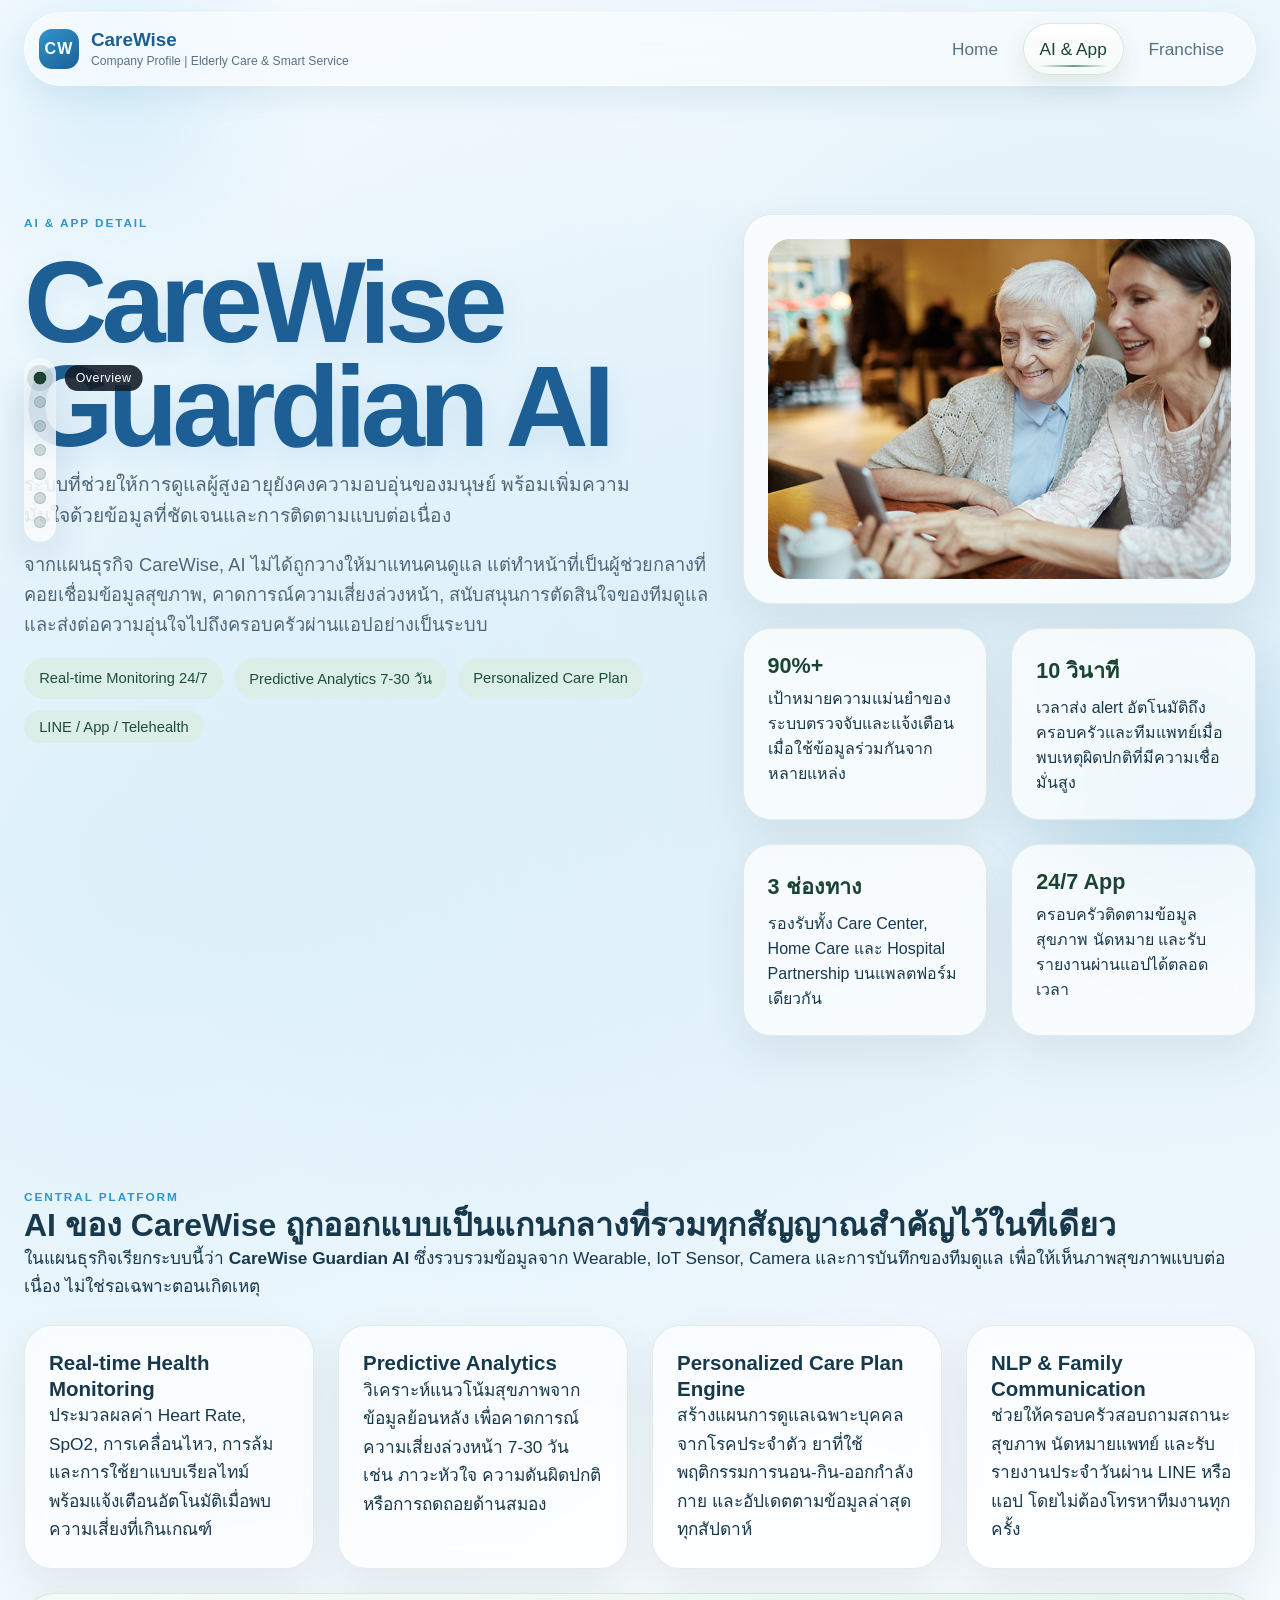
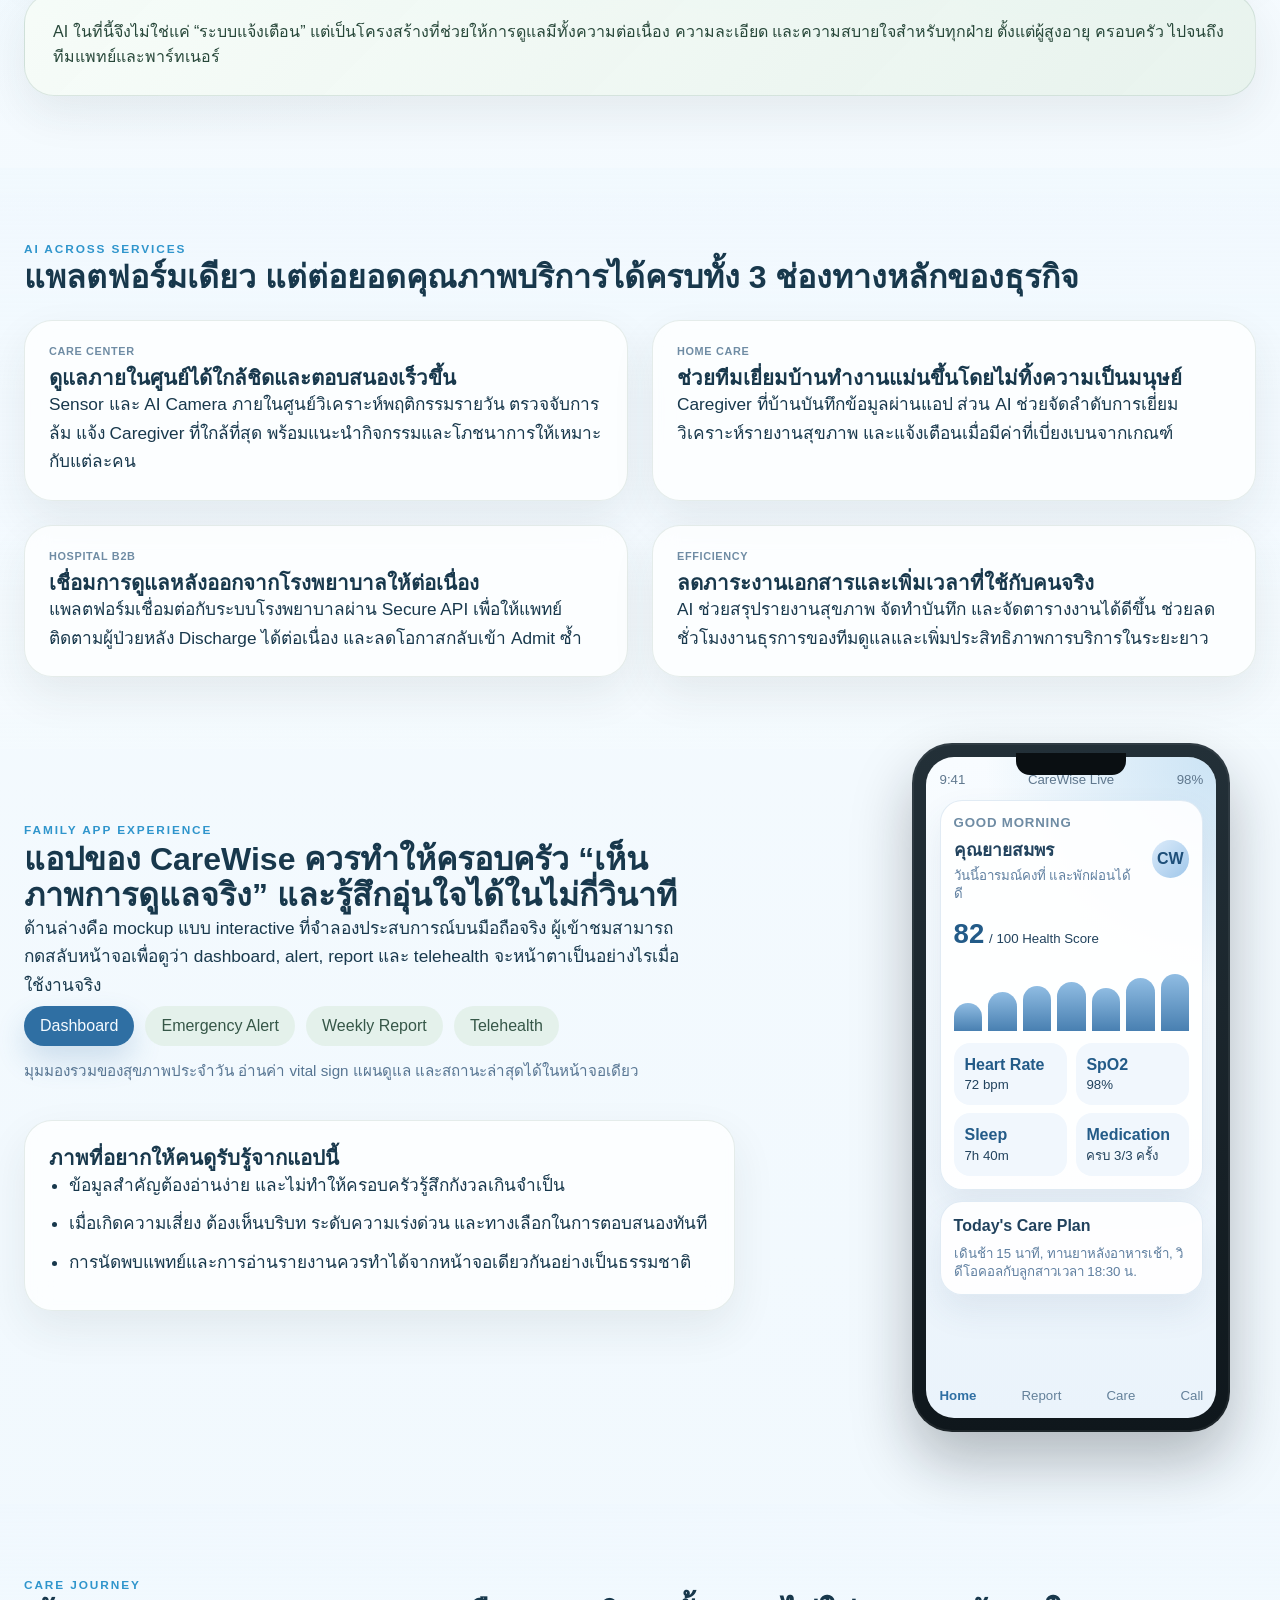
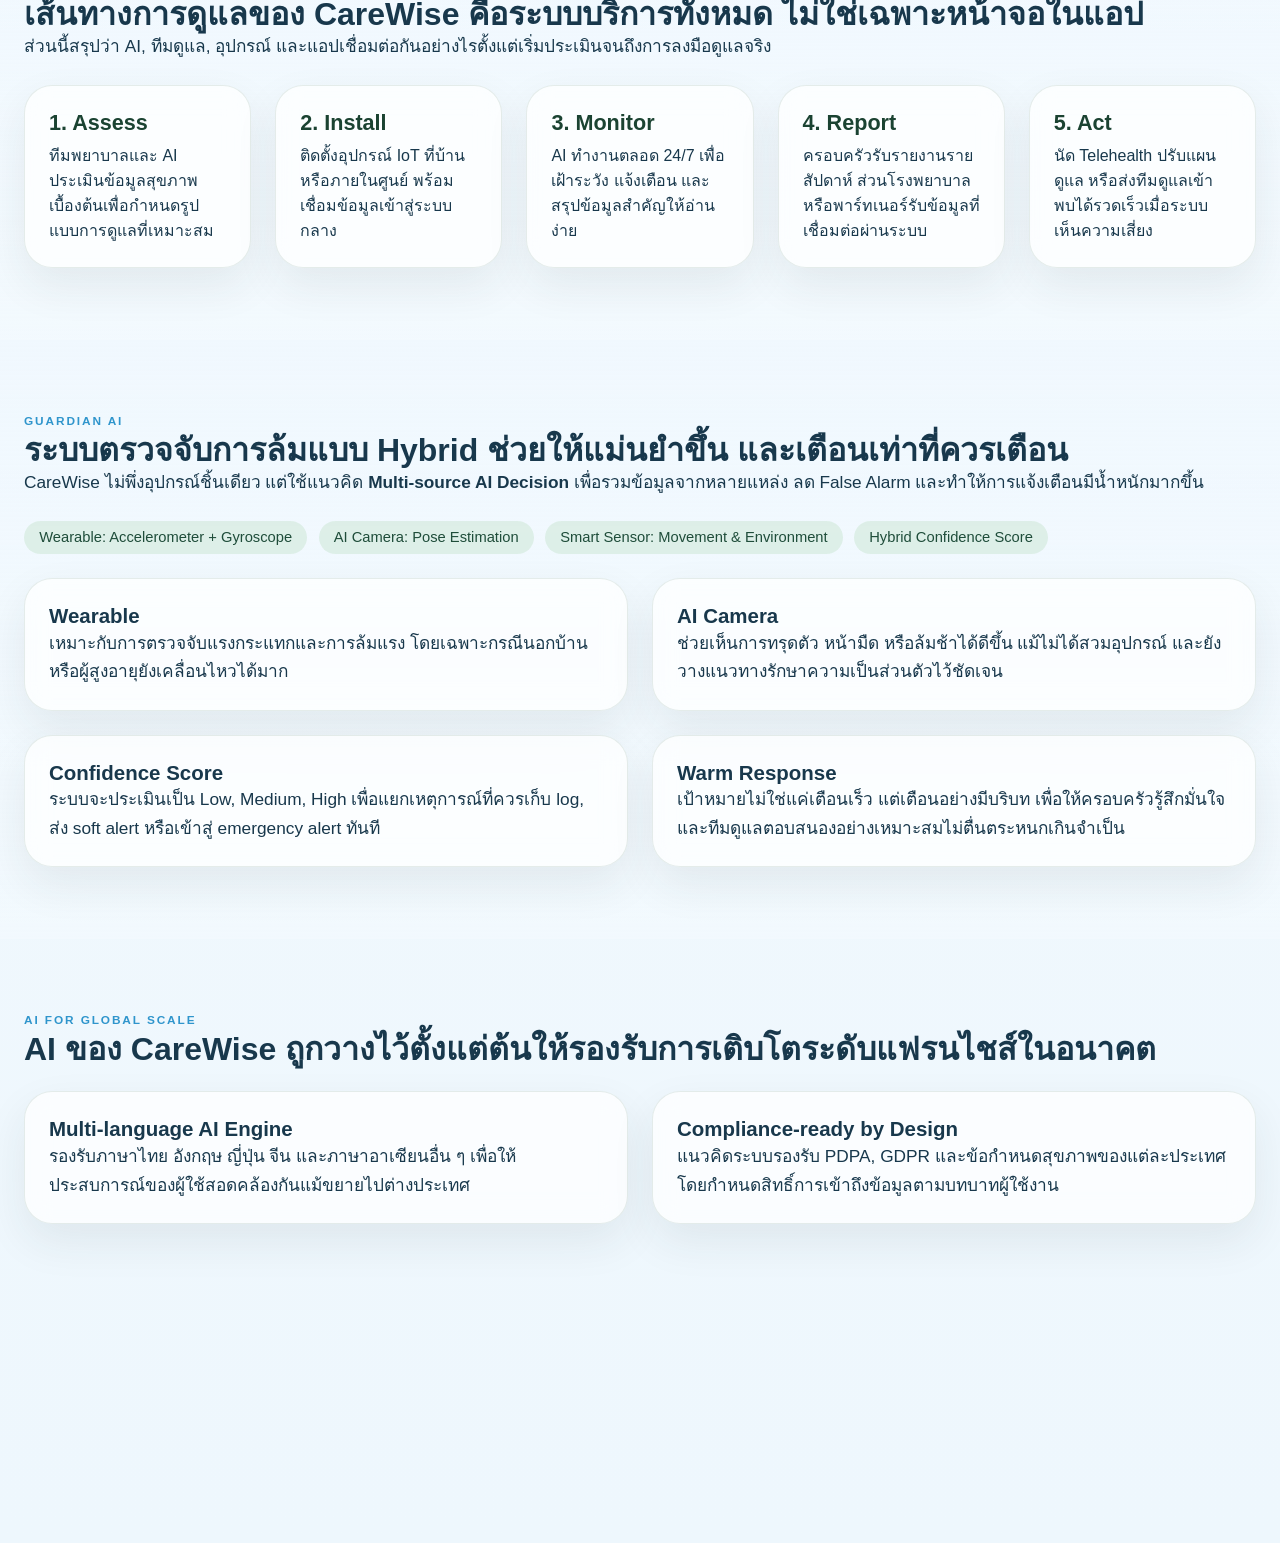
==== ai.html @ 064f78a8 "Add files via upload" ====
<!DOCTYPE html>
<html lang="th">
<head>
  <meta charset="UTF-8">
  <meta name="viewport" content="width=device-width, initial-scale=1.0">
  <title>CareWise | AI & App</title>
  <link rel="stylesheet" href="styles.css">
  <style>
    .top-nav { gap: 8px; }
    .top-nav a { position: relative; padding: 0.72rem 1.05rem; border-radius: 999px; transition: color 180ms ease, background-color 180ms ease, box-shadow 180ms ease, transform 180ms ease; }
    .top-nav a::after { content: ""; position: absolute; left: 1rem; right: 1rem; bottom: 0.5rem; height: 2px; border-radius: 999px; background: linear-gradient(90deg, rgba(205,233,224,0), rgba(92,153,130,0.95), rgba(205,233,224,0)); opacity: 0; transform: scaleX(0.35); transition: opacity 180ms ease, transform 180ms ease; }
    .top-nav a:hover, .top-nav a:focus-visible { background: rgba(255,255,255,0.52); box-shadow: 0 10px 22px rgba(27,67,50,0.08); transform: translateY(-1px); outline: none; }
    .top-nav a:hover::after, .top-nav a:focus-visible::after, .top-nav a[aria-current="page"]::after { opacity: 1; transform: scaleX(1); }
    .top-nav a[aria-current="page"] { color: #1b4332; background: linear-gradient(180deg, rgba(255,255,255,0.92), rgba(244,250,247,0.88)); box-shadow: inset 0 0 0 1px rgba(92,153,130,0.22), 0 10px 24px rgba(27,67,50,0.1); }
    .section-rail { position: fixed; top: 50%; left: 24px; transform: translateY(-50%); z-index: 30; display: flex; flex-direction: column; gap: 12px; padding: 14px 10px; border-radius: 999px; background: rgba(255,255,255,0.72); backdrop-filter: blur(16px); box-shadow: 0 18px 40px rgba(29,53,87,0.12); }
    .section-dot { position: relative; width: 12px; height: 12px; border-radius: 999px; background: rgba(27,67,50,0.18); border: 1px solid rgba(27,67,50,0.16); transition: transform 180ms ease, background-color 180ms ease, box-shadow 180ms ease; }
    .section-dot::after { content: attr(data-label); position: absolute; top: 50%; left: 24px; transform: translateY(-50%); padding: 6px 10px; border-radius: 999px; background: rgba(22,31,42,0.9); color: #fff; font-size: 0.72rem; letter-spacing: 0.04em; white-space: nowrap; opacity: 0; pointer-events: none; transition: opacity 180ms ease, transform 180ms ease; }
    .section-dot:hover::after, .section-dot:focus-visible::after, .section-dot.is-active::after { opacity: 1; transform: translateY(-50%) translateX(4px); }
    .section-dot:hover, .section-dot:focus-visible, .section-dot.is-active { background: #1b4332; box-shadow: 0 0 0 6px rgba(27,67,50,0.12); transform: scale(1.08); outline: none; }
    .page-hero { padding: 8rem 0 5rem; }
    .page-hero-grid, .story-grid, .system-grid, .app-grid, .global-grid, .app-flow, .metric-stack, .app-demo-shell { display: grid; gap: 1.5rem; }
    .page-hero-grid { grid-template-columns: 1.15fr 0.85fr; align-items: start; }
    .story-grid, .app-grid, .global-grid { grid-template-columns: repeat(2, minmax(0, 1fr)); }
    .app-demo-shell { grid-template-columns: minmax(0, 1.16fr) minmax(300px, 0.84fr); align-items: start; gap: 0.4rem; margin-top: -0.6rem; }
    .system-grid { grid-template-columns: repeat(4, minmax(0, 1fr)); }
    .app-flow { grid-template-columns: repeat(5, minmax(0, 1fr)); }
    .metric-stack { grid-template-columns: repeat(2, minmax(0, 1fr)); }
    .glass-card, .metric-card, .story-card, .app-card, .timeline-card, .global-card { background: rgba(255,255,255,0.72); border: 1px solid rgba(120,157,140,0.18); border-radius: 28px; box-shadow: 0 18px 44px rgba(34,56,48,0.08); backdrop-filter: blur(12px); }
    .glass-card, .story-card, .app-card, .global-card, .metric-card, .timeline-card { padding: 1.5rem; }
    .hero-panel, .section-shell { display: grid; gap: 1.5rem; }
    .hero-image-card img { width: 100%; min-height: 340px; object-fit: cover; border-radius: 22px; }
    .feature-chip-row, .device-list { display: flex; flex-wrap: wrap; gap: 0.7rem; }
    .feature-chip, .device-pill { display: inline-flex; align-items: center; padding: 0.55rem 0.95rem; border-radius: 999px; background: rgba(219,238,230,0.9); color: #1f4d3a; font-size: 0.92rem; }
    .app-shell { gap: 1rem; }
    .app-shell .section-intro { max-width: 74ch; margin: 0; }
    .app-demo-panel { display: grid; gap: 1rem; align-content: start; max-width: 100%; }
    .app-demo-tabs { display: flex; flex-wrap: wrap; gap: 0.7rem; }
    .app-demo-tab { border: 0; border-radius: 999px; padding: 0.7rem 1rem; background: rgba(226, 239, 233, 0.88); color: #365748; font: inherit; cursor: pointer; transition: transform 180ms ease, box-shadow 180ms ease, background-color 180ms ease, color 180ms ease; }
    .app-demo-tab:hover, .app-demo-tab:focus-visible { transform: translateY(-1px); box-shadow: 0 10px 22px rgba(27,67,50,0.08); outline: none; }
    .app-demo-tab.is-active { background: #2f6fa3; color: #f5fbff; box-shadow: 0 14px 30px rgba(47,111,163,0.2); }
    .app-demo-caption { margin: -0.2rem 0 0.15rem; min-height: 2.8em; color: #587693; font-size: 0.95rem; line-height: 1.55; }
    .phone-stage { display: flex; justify-content: flex-end; align-self: start; margin-top: -16.4rem; margin-right: 1.6rem; }
    .phone-mockup { position: relative; width: min(318px, 100%); aspect-ratio: 9 / 19.5; padding: 14px; box-sizing: border-box; display: flex; border-radius: 40px; background: linear-gradient(180deg, #233038, #0f171c); box-shadow: 0 30px 60px rgba(15,23,28,0.28), inset 0 0 0 2px rgba(255,255,255,0.06); }
    .phone-mockup::before { content: ""; position: absolute; top: 10px; left: 50%; transform: translateX(-50%); width: 110px; height: 22px; border-radius: 0 0 14px 14px; background: #0a0f12; }
    .phone-screen { width: 100%; height: 100%; overflow: hidden; border-radius: 28px; min-height: 0; background: linear-gradient(180deg, #f6fbff, #eaf3fb); }
    .screen-view { display: none; height: 100%; padding: 0.82rem; box-sizing: border-box; color: #21425d; background:
      radial-gradient(circle at top right, rgba(150, 198, 232, 0.45), transparent 32%),
      linear-gradient(180deg, #f8fcff, #eaf3fb); }
    .screen-view.is-active { display: flex; flex-direction: column; }
    .status-bar, .phone-nav { display: flex; align-items: center; justify-content: space-between; }
    .status-bar { margin-bottom: 0.72rem; font-size: 0.74rem; color: #60788e; }
    .screen-view h3 { font-size: 1.08rem; line-height: 1.25; }
    .screen-view p, .screen-view span, .screen-view strong { line-height: 1.35; }
    .screen-view p, .screen-view span { font-size: 0.83rem; }
    .mini-label { font-size: 0.68rem; letter-spacing: 0.06em; text-transform: uppercase; color: #6f8ca4; }
    .app-shell-card { padding: 0.82rem; border-radius: 22px; background: rgba(255,255,255,0.9); box-shadow: 0 16px 34px rgba(55,91,126,0.09); border: 1px solid rgba(132, 173, 210, 0.24); }
    .app-shell-card + .app-shell-card { margin-top: 0.72rem; }
    .greeting-row { display: flex; align-items: center; justify-content: space-between; gap: 0.8rem; margin-bottom: 0.72rem; }
    .avatar-badge { width: 38px; height: 38px; border-radius: 50%; display: grid; place-items: center; background: linear-gradient(135deg, #dcebfa, #9fc7ea); color: #1e4f79; font-weight: 700; }
    .health-score { display: flex; align-items: baseline; gap: 0.3rem; }
    .health-score strong { font-size: 1.72rem; color: #235b88; }
    .mini-chart { display: grid; grid-template-columns: repeat(7, 1fr); gap: 6px; align-items: end; height: 68px; margin-top: 0.72rem; }
    .mini-chart span { display: block; border-radius: 999px 999px 8px 8px; background: linear-gradient(180deg, #8ab9e1, #3f79ad); opacity: 0.95; }
    .metric-pills { display: grid; grid-template-columns: repeat(2, minmax(0, 1fr)); gap: 0.52rem; margin-top: 0.72rem; }
    .metric-pill { padding: 0.68rem; border-radius: 16px; background: #f1f7fd; }
    .metric-pill strong { display: block; color: #235b88; }
    .alert-card { border-radius: 22px; padding: 0.88rem; background: linear-gradient(135deg, #eef7ff, #dcecff); border: 1px solid rgba(104, 156, 206, 0.26); }
    .alert-card strong { color: #8b3d16; }
    .alert-actions, .telehealth-actions { display: flex; gap: 0.5rem; margin-top: 0.72rem; flex-wrap: wrap; }
    .action-chip { padding: 0.55rem 0.82rem; border-radius: 999px; background: #2f6fa3; color: #fff; font-size: 0.8rem; }
    .action-chip.soft { background: rgba(47,111,163,0.12); color: #2b5c84; }
    .report-list { display: grid; gap: 0.52rem; margin-top: 0.72rem; }
    .report-item { display: flex; align-items: center; justify-content: space-between; gap: 0.8rem; padding: 0.72rem 0.8rem; border-radius: 16px; background: #f2f7fc; }
    .doctor-row { display: flex; align-items: center; gap: 0.7rem; margin-top: 0.72rem; }
    .doctor-avatar { width: 44px; height: 44px; border-radius: 16px; display: grid; place-items: center; background: linear-gradient(135deg, #dcebf9, #b5d2ee); color: #235b88; font-weight: 700; }
    .call-window { margin-top: 0.72rem; padding: 0.88rem; border-radius: 20px; background: linear-gradient(180deg, #22415a, #162b3e); color: #eff7ff; min-height: 148px; display: grid; align-content: space-between; }
    .phone-nav { margin-top: auto; padding: 0.7rem 0 0.05rem; color: #64819a; font-size: 0.77rem; }
    .phone-nav span.active { color: #2f6fa3; font-weight: 700; }
    .metric-card strong, .timeline-card strong { display: block; font-size: 1.35rem; color: #1b4332; margin-bottom: 0.45rem; }
    .note-band { padding: 1.6rem 1.75rem; border-radius: 30px; background: linear-gradient(135deg, rgba(246,252,248,0.94), rgba(230,242,236,0.92)); border: 1px solid rgba(120,157,140,0.22); color: #274739; box-shadow: 0 18px 44px rgba(34,56,48,0.08); }
    .source-note { font-size: 0.95rem; color: #5f6f67; margin-top: 0.8rem; }
    @media (max-width: 1100px) { .section-rail { left: 12px; } .page-hero-grid, .system-grid, .app-flow, .app-demo-shell { grid-template-columns: repeat(2, minmax(0, 1fr)); } .app-demo-shell { gap: 0.8rem; } .phone-stage { margin-top: -8.5rem; margin-right: 0.6rem; } }
    @media (max-width: 900px) { .section-rail { display: none; } .page-hero { padding-top: 7rem; } .page-hero-grid, .story-grid, .system-grid, .app-grid, .global-grid, .app-flow, .metric-stack, .app-demo-shell { grid-template-columns: 1fr; } .app-demo-shell { margin-top: 0; } .phone-stage { justify-content: center; margin-top: 0; } .app-demo-caption { min-height: 0; } .phone-mockup { width: min(340px, 100%); } }
  </style>
</head>
<body>
  <div class="ambient ambient-left"></div>
  <div class="ambient ambient-right"></div>
  <aside class="section-rail" aria-label="Page sections">
    <a class="section-dot" href="#overview" data-label="Overview" aria-label="Overview section"></a>
    <a class="section-dot" href="#platform" data-label="Platform" aria-label="Platform section"></a>
    <a class="section-dot" href="#channels" data-label="Channels" aria-label="Channels section"></a>
    <a class="section-dot" href="#app" data-label="App" aria-label="App section"></a>
    <a class="section-dot" href="#service-flow" data-label="Flow" aria-label="Service flow section"></a>
    <a class="section-dot" href="#fall-detection" data-label="Guardian AI" aria-label="Guardian AI section"></a>
    <a class="section-dot" href="#global" data-label="Global Scale" aria-label="Global Scale section"></a>
  </aside>
  <header class="site-header">
    <a class="brand" href="index.html" aria-label="CareWise">
      <span class="brand-mark">CW</span>
      <span class="brand-copy"><strong>CareWise</strong><small>Company Profile | Elderly Care &amp; Smart Service</small></span>
    </a>
    <nav class="top-nav" aria-label="Primary">
      <a href="index.html">Home</a>
      <a href="ai.html" aria-current="page">AI &amp; App</a>
      <a href="franchise.html">Franchise</a>
    </nav>
  </header>
  <main>
    <section class="hero-section page-hero" id="overview">
      <div class="container page-hero-grid">
        <div class="hero-copy" data-reveal>
          <p class="eyebrow">AI &amp; App Detail</p>
          <div class="hero-brand-block">
            <h1 class="hero-brand-name">CareWise Guardian AI</h1>
            <p class="hero-brand-subtitle">ระบบที่ช่วยให้การดูแลผู้สูงอายุยังคงความอบอุ่นของมนุษย์ พร้อมเพิ่มความมั่นใจด้วยข้อมูลที่ชัดเจนและการติดตามแบบต่อเนื่อง</p>
          </div>
          <p class="lead">จากแผนธุรกิจ CareWise, AI ไม่ได้ถูกวางให้มาแทนคนดูแล แต่ทำหน้าที่เป็นผู้ช่วยกลางที่คอยเชื่อมข้อมูลสุขภาพ, คาดการณ์ความเสี่ยงล่วงหน้า, สนับสนุนการตัดสินใจของทีมดูแล และส่งต่อความอุ่นใจไปถึงครอบครัวผ่านแอปอย่างเป็นระบบ</p>
          <div class="feature-chip-row">
            <span class="feature-chip">Real-time Monitoring 24/7</span>
            <span class="feature-chip">Predictive Analytics 7-30 วัน</span>
            <span class="feature-chip">Personalized Care Plan</span>
            <span class="feature-chip">LINE / App / Telehealth</span>
          </div>
        </div>
        <div class="hero-panel" data-reveal>
          <article class="glass-card hero-image-card"><img src="images/img_4.jpg" alt="CareWise AI and caregiver service"></article>
          <div class="metric-stack">
            <article class="metric-card"><strong>90%+</strong><span>เป้าหมายความแม่นยำของระบบตรวจจับและแจ้งเตือนเมื่อใช้ข้อมูลร่วมกันจากหลายแหล่ง</span></article>
            <article class="metric-card"><strong>10 วินาที</strong><span>เวลาส่ง alert อัตโนมัติถึงครอบครัวและทีมแพทย์เมื่อพบเหตุผิดปกติที่มีความเชื่อมั่นสูง</span></article>
            <article class="metric-card"><strong>3 ช่องทาง</strong><span>รองรับทั้ง Care Center, Home Care และ Hospital Partnership บนแพลตฟอร์มเดียวกัน</span></article>
            <article class="metric-card"><strong>24/7 App</strong><span>ครอบครัวติดตามข้อมูลสุขภาพ นัดหมาย และรับรายงานผ่านแอปได้ตลอดเวลา</span></article>
          </div>
        </div>
      </div>
    </section>
    <section class="content-section" id="platform"><div class="container section-shell"><div class="section-intro" data-reveal><p class="eyebrow">Central Platform</p><h2>AI ของ CareWise ถูกออกแบบเป็นแกนกลางที่รวมทุกสัญญาณสำคัญไว้ในที่เดียว</h2><p>ในแผนธุรกิจเรียกระบบนี้ว่า <strong>CareWise Guardian AI</strong> ซึ่งรวบรวมข้อมูลจาก Wearable, IoT Sensor, Camera และการบันทึกของทีมดูแล เพื่อให้เห็นภาพสุขภาพแบบต่อเนื่อง ไม่ใช่รอเฉพาะตอนเกิดเหตุ</p></div><div class="system-grid"><article class="story-card" data-reveal><h3>Real-time Health Monitoring</h3><p>ประมวลผลค่า Heart Rate, SpO2, การเคลื่อนไหว, การล้ม และการใช้ยาแบบเรียลไทม์ พร้อมแจ้งเตือนอัตโนมัติเมื่อพบความเสี่ยงที่เกินเกณฑ์</p></article><article class="story-card" data-reveal><h3>Predictive Analytics</h3><p>วิเคราะห์แนวโน้มสุขภาพจากข้อมูลย้อนหลัง เพื่อคาดการณ์ความเสี่ยงล่วงหน้า 7-30 วัน เช่น ภาวะหัวใจ ความดันผิดปกติ หรือการถดถอยด้านสมอง</p></article><article class="story-card" data-reveal><h3>Personalized Care Plan Engine</h3><p>สร้างแผนการดูแลเฉพาะบุคคลจากโรคประจำตัว ยาที่ใช้ พฤติกรรมการนอน-กิน-ออกกำลังกาย และอัปเดตตามข้อมูลล่าสุดทุกสัปดาห์</p></article><article class="story-card" data-reveal><h3>NLP &amp; Family Communication</h3><p>ช่วยให้ครอบครัวสอบถามสถานะสุขภาพ นัดหมายแพทย์ และรับรายงานประจำวันผ่าน LINE หรือแอป โดยไม่ต้องโทรหาทีมงานทุกครั้ง</p></article></div><div class="note-band" data-reveal>AI ในที่นี้จึงไม่ใช่แค่ “ระบบแจ้งเตือน” แต่เป็นโครงสร้างที่ช่วยให้การดูแลมีทั้งความต่อเนื่อง ความละเอียด และความสบายใจสำหรับทุกฝ่าย ตั้งแต่ผู้สูงอายุ ครอบครัว ไปจนถึงทีมแพทย์และพาร์ทเนอร์</div></div></section>
    <section class="content-section tone-soft" id="channels"><div class="container section-shell"><div class="section-intro" data-reveal><p class="eyebrow">AI Across Services</p><h2>แพลตฟอร์มเดียว แต่ต่อยอดคุณภาพบริการได้ครบทั้ง 3 ช่องทางหลักของธุรกิจ</h2></div><div class="story-grid"><article class="story-card" data-reveal><span class="mini-label">Care Center</span><h3>ดูแลภายในศูนย์ได้ใกล้ชิดและตอบสนองเร็วขึ้น</h3><p>Sensor และ AI Camera ภายในศูนย์วิเคราะห์พฤติกรรมรายวัน ตรวจจับการล้ม แจ้ง Caregiver ที่ใกล้ที่สุด พร้อมแนะนำกิจกรรมและโภชนาการให้เหมาะกับแต่ละคน</p></article><article class="story-card" data-reveal><span class="mini-label">Home Care</span><h3>ช่วยทีมเยี่ยมบ้านทำงานแม่นขึ้นโดยไม่ทิ้งความเป็นมนุษย์</h3><p>Caregiver ที่บ้านบันทึกข้อมูลผ่านแอป ส่วน AI ช่วยจัดลำดับการเยี่ยม วิเคราะห์รายงานสุขภาพ และแจ้งเตือนเมื่อมีค่าที่เบี่ยงเบนจากเกณฑ์</p></article><article class="story-card" data-reveal><span class="mini-label">Hospital B2B</span><h3>เชื่อมการดูแลหลังออกจากโรงพยาบาลให้ต่อเนื่อง</h3><p>แพลตฟอร์มเชื่อมต่อกับระบบโรงพยาบาลผ่าน Secure API เพื่อให้แพทย์ติดตามผู้ป่วยหลัง Discharge ได้ต่อเนื่อง และลดโอกาสกลับเข้า Admit ซ้ำ</p></article><article class="story-card" data-reveal><span class="mini-label">Efficiency</span><h3>ลดภาระงานเอกสารและเพิ่มเวลาที่ใช้กับคนจริง</h3><p>AI ช่วยสรุปรายงานสุขภาพ จัดทำบันทึก และจัดตารางงานได้ดีขึ้น ช่วยลดชั่วโมงงานธุรการของทีมดูแลและเพิ่มประสิทธิภาพการบริการในระยะยาว</p></article></div></div></section>
    <section class="content-section" id="app"><div class="container section-shell app-shell"><div class="section-intro" data-reveal><p class="eyebrow">Family App Experience</p><h2>แอปของ CareWise ควรทำให้ครอบครัว “เห็นภาพการดูแลจริง” และรู้สึกอุ่นใจได้ในไม่กี่วินาที</h2><p>ด้านล่างคือ mockup แบบ interactive ที่จำลองประสบการณ์บนมือถือจริง ผู้เข้าชมสามารถกดสลับหน้าจอเพื่อดูว่า dashboard, alert, report และ telehealth จะหน้าตาเป็นอย่างไรเมื่อใช้งานจริง</p></div><div class="app-demo-shell"><div class="app-demo-panel" data-reveal><div class="app-demo-tabs" role="tablist" aria-label="App screens"><button class="app-demo-tab is-active" type="button" data-screen="dashboard" role="tab" aria-selected="true">Dashboard</button><button class="app-demo-tab" type="button" data-screen="alert" role="tab" aria-selected="false">Emergency Alert</button><button class="app-demo-tab" type="button" data-screen="report" role="tab" aria-selected="false">Weekly Report</button><button class="app-demo-tab" type="button" data-screen="telehealth" role="tab" aria-selected="false">Telehealth</button></div><p class="app-demo-caption" data-demo-caption>มุมมองรวมของสุขภาพประจำวัน อ่านค่า vital sign แผนดูแล และสถานะล่าสุดได้ในหน้าจอเดียว</p><article class="app-card"><h3>ภาพที่อยากให้คนดูรับรู้จากแอปนี้</h3><ul class="clean-list"><li>ข้อมูลสำคัญต้องอ่านง่าย และไม่ทำให้ครอบครัวรู้สึกกังวลเกินจำเป็น</li><li>เมื่อเกิดความเสี่ยง ต้องเห็นบริบท ระดับความเร่งด่วน และทางเลือกในการตอบสนองทันที</li><li>การนัดพบแพทย์และการอ่านรายงานควรทำได้จากหน้าจอเดียวกันอย่างเป็นธรรมชาติ</li></ul></article></div><div class="phone-stage" data-reveal><div class="phone-mockup"><div class="phone-screen"><section class="screen-view is-active" data-screen-view="dashboard"><div class="status-bar"><span>9:41</span><span>CareWise Live</span><span>98%</span></div><div class="app-shell-card"><div class="greeting-row"><div><span class="mini-label">Good Morning</span><h3 style="margin:0.35rem 0 0;">คุณยายสมพร</h3><p style="margin:0.35rem 0 0; color:#5f7fa0;">วันนี้อารมณ์คงที่ และพักผ่อนได้ดี</p></div><div class="avatar-badge">CW</div></div><div class="health-score"><strong>82</strong><span>/ 100 Health Score</span></div><div class="mini-chart"><span style="height:42%;"></span><span style="height:58%;"></span><span style="height:66%;"></span><span style="height:72%;"></span><span style="height:64%;"></span><span style="height:78%;"></span><span style="height:84%;"></span></div><div class="metric-pills"><div class="metric-pill"><strong>Heart Rate</strong><span>72 bpm</span></div><div class="metric-pill"><strong>SpO2</strong><span>98%</span></div><div class="metric-pill"><strong>Sleep</strong><span>7h 40m</span></div><div class="metric-pill"><strong>Medication</strong><span>ครบ 3/3 ครั้ง</span></div></div></div><div class="app-shell-card"><strong>Today's Care Plan</strong><p style="margin:0.5rem 0 0; color:#5f7fa0;">เดินช้า 15 นาที, ทานยาหลังอาหารเช้า, วิดีโอคอลกับลูกสาวเวลา 18:30 น.</p></div><div class="phone-nav"><span class="active">Home</span><span>Report</span><span>Care</span><span>Call</span></div></section><section class="screen-view" data-screen-view="alert"><div class="status-bar"><span>10:02</span><span>Emergency Alert</span><span>4G</span></div><div class="alert-card"><strong>High Confidence Alert</strong><h3 style="margin:0.55rem 0;">พบการทรุดตัวผิดปกติในห้องนั่งเล่น</h3><p style="margin:0; color:#8b4a22;">Guardian AI ตรวจพบความเสี่ยงสูงจาก Camera และ Wearable พร้อมส่งสัญญาณถึงครอบครัวและ Caregiver ใกล้ที่สุดแล้ว</p><div class="alert-actions"><span class="action-chip">Call Care Team</span><span class="action-chip soft">Open Camera Log</span></div></div><div class="app-shell-card"><strong>Response Timeline</strong><div class="report-list"><div class="report-item"><span>10:02 ระบบแจ้งเตือน</span><strong>Done</strong></div><div class="report-item"><span>10:03 โทรหาคุณยาย</span><strong>Done</strong></div><div class="report-item"><span>10:05 Caregiver กำลังเดินทาง</span><strong>ETA 4 min</strong></div></div></div><div class="phone-nav"><span>Home</span><span class="active">Alert</span><span>Care</span><span>Call</span></div></section><section class="screen-view" data-screen-view="report"><div class="status-bar"><span>18:16</span><span>Weekly Report</span><span>Wi-Fi</span></div><div class="app-shell-card"><span class="mini-label">Week Summary</span><h3 style="margin:0.45rem 0;">รายงานสุขภาพประจำสัปดาห์</h3><p style="margin:0; color:#5f7fa0;">แนวโน้มโดยรวมดีขึ้นจากสัปดาห์ก่อน โดยเฉพาะการนอนและการทานยา</p><div class="report-list"><div class="report-item"><span>Sleep Consistency</span><strong>ดีขึ้น 12%</strong></div><div class="report-item"><span>Fall Risk</span><strong>Low</strong></div><div class="report-item"><span>Medication Adherence</span><strong>100%</strong></div><div class="report-item"><span>Mood & Activity</span><strong>Stable</strong></div></div></div><div class="app-shell-card"><strong>AI Recommendation</strong><p style="margin:0.45rem 0 0; color:#5f7fa0;">แนะนำคงกิจกรรมเดินช่วงเช้า และเพิ่มการฝึกสมองเบา ๆ 3 ครั้งต่อสัปดาห์</p></div><div class="phone-nav"><span>Home</span><span class="active">Report</span><span>Care</span><span>Call</span></div></section><section class="screen-view" data-screen-view="telehealth"><div class="status-bar"><span>19:10</span><span>Telehealth</span><span>HD</span></div><div class="app-shell-card"><span class="mini-label">Next Session</span><div class="doctor-row"><div class="doctor-avatar">DR</div><div><strong>พญ. พิมพ์ชนก</strong><p style="margin:0.2rem 0 0; color:#5f7fa0;">Geriatric Telehealth นัดหมาย 19:30 น.</p></div></div><div class="telehealth-actions"><span class="action-chip">Join Call</span><span class="action-chip soft">Reschedule</span></div></div><div class="call-window"><div><strong>Pre-call Notes</strong><p style="margin:0.45rem 0 0; color:#dcecff;">วันนี้ควรพูดคุยเรื่องการนอนและอาการเวียนศีรษะที่ลดลงหลังปรับยา</p></div><div style="display:flex; justify-content:space-between; align-items:center;"><span>Family connected</span><span>Mic on</span></div></div><div class="phone-nav"><span>Home</span><span>Report</span><span>Care</span><span class="active">Call</span></div></section></div></div></div></div></section><section class="content-section tone-soft" id="service-flow"><div class="container section-shell"><div class="section-intro" data-reveal><p class="eyebrow">Care Journey</p><h2>เส้นทางการดูแลของ CareWise คือระบบบริการทั้งหมด ไม่ใช่เฉพาะหน้าจอในแอป</h2><p>ส่วนนี้สรุปว่า AI, ทีมดูแล, อุปกรณ์ และแอปเชื่อมต่อกันอย่างไรตั้งแต่เริ่มประเมินจนถึงการลงมือดูแลจริง</p></div><div class="app-flow"><article class="timeline-card" data-reveal><strong>1. Assess</strong><span>ทีมพยาบาลและ AI ประเมินข้อมูลสุขภาพเบื้องต้นเพื่อกำหนดรูปแบบการดูแลที่เหมาะสม</span></article><article class="timeline-card" data-reveal><strong>2. Install</strong><span>ติดตั้งอุปกรณ์ IoT ที่บ้านหรือภายในศูนย์ พร้อมเชื่อมข้อมูลเข้าสู่ระบบกลาง</span></article><article class="timeline-card" data-reveal><strong>3. Monitor</strong><span>AI ทำงานตลอด 24/7 เพื่อเฝ้าระวัง แจ้งเตือน และสรุปข้อมูลสำคัญให้อ่านง่าย</span></article><article class="timeline-card" data-reveal><strong>4. Report</strong><span>ครอบครัวรับรายงานรายสัปดาห์ ส่วนโรงพยาบาลหรือพาร์ทเนอร์รับข้อมูลที่เชื่อมต่อผ่านระบบ</span></article><article class="timeline-card" data-reveal><strong>5. Act</strong><span>นัด Telehealth ปรับแผนดูแล หรือส่งทีมดูแลเข้าพบได้รวดเร็วเมื่อระบบเห็นความเสี่ยง</span></article></div></div></section>
    <section class="content-section tone-soft" id="fall-detection"><div class="container section-shell"><div class="section-intro" data-reveal><p class="eyebrow">Guardian AI</p><h2>ระบบตรวจจับการล้มแบบ Hybrid ช่วยให้แม่นยำขึ้น และเตือนเท่าที่ควรเตือน</h2><p>CareWise ไม่พึ่งอุปกรณ์ชิ้นเดียว แต่ใช้แนวคิด <strong>Multi-source AI Decision</strong> เพื่อรวมข้อมูลจากหลายแหล่ง ลด False Alarm และทำให้การแจ้งเตือนมีน้ำหนักมากขึ้น</p></div><div class="device-list" data-reveal><span class="device-pill">Wearable: Accelerometer + Gyroscope</span><span class="device-pill">AI Camera: Pose Estimation</span><span class="device-pill">Smart Sensor: Movement &amp; Environment</span><span class="device-pill">Hybrid Confidence Score</span></div><div class="story-grid"><article class="story-card" data-reveal><h3>Wearable</h3><p>เหมาะกับการตรวจจับแรงกระแทกและการล้มแรง โดยเฉพาะกรณีนอกบ้านหรือผู้สูงอายุยังเคลื่อนไหวได้มาก</p></article><article class="story-card" data-reveal><h3>AI Camera</h3><p>ช่วยเห็นการทรุดตัว หน้ามืด หรือล้มช้าได้ดีขึ้น แม้ไม่ได้สวมอุปกรณ์ และยังวางแนวทางรักษาความเป็นส่วนตัวไว้ชัดเจน</p></article><article class="story-card" data-reveal><h3>Confidence Score</h3><p>ระบบจะประเมินเป็น Low, Medium, High เพื่อแยกเหตุการณ์ที่ควรเก็บ log, ส่ง soft alert หรือเข้าสู่ emergency alert ทันที</p></article><article class="story-card" data-reveal><h3>Warm Response</h3><p>เป้าหมายไม่ใช่แค่เตือนเร็ว แต่เตือนอย่างมีบริบท เพื่อให้ครอบครัวรู้สึกมั่นใจ และทีมดูแลตอบสนองอย่างเหมาะสมไม่ตื่นตระหนกเกินจำเป็น</p></article></div></div></section>
    <section class="content-section" id="global"><div class="container section-shell"><div class="section-intro" data-reveal><p class="eyebrow">AI For Global Scale</p><h2>AI ของ CareWise ถูกวางไว้ตั้งแต่ต้นให้รองรับการเติบโตระดับแฟรนไชส์ในอนาคต</h2></div><div class="global-grid"><article class="global-card" data-reveal><h3>Multi-language AI Engine</h3><p>รองรับภาษาไทย อังกฤษ ญี่ปุ่น จีน และภาษาอาเซียนอื่น ๆ เพื่อให้ประสบการณ์ของผู้ใช้สอดคล้องกันแม้ขยายไปต่างประเทศ</p></article><article class="global-card" data-reveal><h3>Compliance-ready by Design</h3><p>แนวคิดระบบรองรับ PDPA, GDPR และข้อกำหนดสุขภาพของแต่ละประเทศ โดยกำหนดสิทธิ์การเข้าถึงข้อมูลตามบทบาทผู้ใช้งาน</p></article><article class="global-card" data-reveal><h3>AI-driven Franchise Quality Score</h3><p>ช่วยให้สำนักงานใหญ่เห็นคุณภาพของแต่ละสาขาจาก Response Time, Health Outcome, Staff Compliance และ Customer Satisfaction แบบต่อเนื่อง</p></article><article class="global-card" data-reveal><h3>Network Effect</h3><p>เมื่อมีข้อมูลสุขภาพจากหลายสาขามากขึ้น โมเดลก็ยิ่งเรียนรู้และแม่นยำขึ้น ทำให้ “ยิ่งโต ยิ่งฉลาด” ตามแนวคิดในแผนธุรกิจ</p></article></div><p class="source-note" data-reveal>หน้า AI นี้สรุปและเรียบเรียงจากหัวข้อ AI Strategy, Service Flow, อุปกรณ์เทคโนโลยีหลัก และแผนการขยายธุรกิจในไฟล์ Carewise_BusinessPlan_2569_v7.docx</p></div></section>
  </main>
  <button class="back-to-top" id="backToTop" type="button" aria-label="Back to top">↑</button>
  <script src="script.js"></script>
  <script>
    (function () {
      const dots = Array.from(document.querySelectorAll('.section-dot'));
      const sections = dots.map((dot) => {
        const id = dot.getAttribute('href');
        if (!id || !id.startsWith('#')) return null;
        const section = document.querySelector(id);
        return section ? { dot, section, id } : null;
      }).filter(Boolean);
      if (!sections.length || typeof IntersectionObserver === 'undefined') return;
      const setActive = (id) => {
        sections.forEach(({ dot, id: sectionId }) => {
          const isActive = sectionId === id;
          dot.classList.toggle('is-active', isActive);
          if (isActive) dot.setAttribute('aria-current', 'true');
          else dot.removeAttribute('aria-current');
        });
      };
      const observer = new IntersectionObserver((entries) => {
        const visible = entries.filter((entry) => entry.isIntersecting).sort((a, b) => b.intersectionRatio - a.intersectionRatio);
        if (!visible.length) return;
        setActive(`#${visible[0].target.id}`);
      }, { rootMargin: '-28% 0px -45% 0px', threshold: [0.2, 0.35, 0.55, 0.75] });
      sections.forEach(({ section }) => observer.observe(section));
      setActive(sections[0].id);

      const demoTabs = Array.from(document.querySelectorAll('.app-demo-tab'));
      const demoViews = Array.from(document.querySelectorAll('.screen-view'));
      const demoCaption = document.querySelector('[data-demo-caption]');
      const demoDescriptions = {
        dashboard: 'มุมมองรวมของสุขภาพประจำวัน อ่านค่า vital sign แผนดูแล และสถานะล่าสุดได้ในหน้าจอเดียว',
        alert: 'หน้าการแจ้งเตือนเร่งด่วนที่บอกระดับความเสี่ยง บริบทของเหตุการณ์ และสิ่งที่ครอบครัวทำต่อได้ทันที',
        report: 'สรุปรายงานรายสัปดาห์ให้ครอบครัวเข้าใจแนวโน้มสุขภาพ การนอน การใช้ยา และคำแนะนำจาก AI แบบรวบรัด',
        telehealth: 'หน้าสำหรับนัดหมายและเข้าพบแพทย์ออนไลน์ พร้อมข้อมูลก่อนคอลเพื่อให้การพูดคุยมีบริบทครบขึ้น'
      };
      const setDemoScreen = (screen) => {
        demoTabs.forEach((tab) => {
          const active = tab.dataset.screen === screen;
          tab.classList.toggle('is-active', active);
          tab.setAttribute('aria-selected', active ? 'true' : 'false');
        });
        demoViews.forEach((view) => {
          view.classList.toggle('is-active', view.dataset.screenView === screen);
        });
        if (demoCaption && demoDescriptions[screen]) {
          demoCaption.textContent = demoDescriptions[screen];
        }
      };
      demoTabs.forEach((tab) => {
        tab.addEventListener('click', () => setDemoScreen(tab.dataset.screen));
      });
    })();
  </script>
</body>
</html>
---- styles.css ----
:root {
  --bg: #eef7fd;
  --surface: rgba(248, 252, 255, 0.88);
  --ink: #18384c;
  --ink-soft: #4e687c;
  --brand: #2f95cc;
  --brand-deep: #1d5f94;
  --accent: #88cceb;
  --accent-soft: #ddf1fb;
  --line: rgba(24, 56, 76, 0.12);
  --shadow: 0 24px 70px rgba(47, 114, 158, 0.14);
  --radius-xl: 30px;
  --radius-lg: 24px;
  --radius-md: 18px;
  --content-width: 1240px;
  --title-font: "Leelawadee UI", "TH Sarabun New", "Sarabun", sans-serif;
  --body-font: "Noto Sans Thai", "Leelawadee UI", "Segoe UI", sans-serif;
}

* {
  box-sizing: border-box;
}

html {
  scroll-behavior: smooth;
}

body {
  margin: 0;
  color: var(--ink);
  font-family: var(--body-font);
  background:
    radial-gradient(circle at 12% 18%, rgba(136, 204, 235, 0.24), transparent 22%),
    radial-gradient(circle at 88% 12%, rgba(47, 149, 204, 0.14), transparent 24%),
    linear-gradient(180deg, #f8fcff 0%, var(--bg) 100%);
  overflow-x: hidden;
}

img {
  display: block;
  max-width: 100%;
}

a {
  color: inherit;
  text-decoration: none;
}

button {
  font: inherit;
}

h1,
h2,
h3,
p {
  margin: 0;
}

h1,
h2,
h3,
.closing-quote,
.hero-points strong,
.hero-card strong,
.brand-copy strong {
  font-family: var(--title-font);
}

p,
li,
.feature-card span,
.model-card p,
.top-nav a,
.contact-meta span {
  line-height: 1.65;
  font-size: 1.08rem;
}

.ambient {
  position: fixed;
  z-index: -1;
  width: 34vw;
  height: 34vw;
  border-radius: 50%;
  filter: blur(12px);
  opacity: 0.5;
  pointer-events: none;
}

.ambient-left {
  top: -10vw;
  left: -8vw;
  background: radial-gradient(circle, rgba(185, 226, 247, 0.86), transparent 65%);
}

.ambient-right {
  right: -10vw;
  bottom: -10vw;
  background: radial-gradient(circle, rgba(141, 205, 236, 0.78), transparent 65%);
}

.container {
  width: min(calc(100% - 48px), var(--content-width));
  margin: 0 auto;
}

.site-header {
  position: sticky;
  top: 12px;
  z-index: 30;
  width: min(calc(100% - 48px), var(--content-width));
  margin: 12px auto 0;
  padding: 10px 14px;
  display: flex;
  align-items: center;
  justify-content: space-between;
  gap: 16px;
  border: 1px solid rgba(255, 255, 255, 0.55);
  border-radius: 999px;
  background: rgba(248, 252, 255, 0.78);
  backdrop-filter: blur(18px);
  box-shadow: 0 12px 28px rgba(47, 114, 158, 0.1);
}

.brand {
  display: inline-flex;
  align-items: center;
  gap: 12px;
}

.brand-mark {
  display: grid;
  place-items: center;
  width: 40px;
  height: 40px;
  border-radius: 13px;
  background: linear-gradient(145deg, var(--brand), var(--brand-deep));
  color: #fff;
  font-weight: 700;
  letter-spacing: 0.08em;
}

.brand-copy strong {
  display: block;
  font-size: 1.18rem;
  color: var(--brand-deep);
}

.brand-copy small {
  color: #587286;
  font-size: 0.76rem;
}

.top-nav {
  display: flex;
  align-items: center;
  gap: 14px;
  flex-wrap: wrap;
}

.top-nav a {
  color: #547186;
  transition: color 0.2s ease, transform 0.2s ease;
}

.top-nav a:hover,
.top-nav a:focus-visible {
  color: var(--brand-deep);
  transform: translateY(-1px);
}

.hero-section,
.content-section {
  padding: 72px 0;
}

.hero-section {
  padding-top: 56px;
  padding-bottom: 36px;
}

.hero-grid,
.split-grid,
.contact-grid {
  display: grid;
  gap: 30px;
}

.hero-grid {
  grid-template-columns: 1.04fr 0.96fr;
  align-items: center;
  min-height: min(760px, calc(100svh - 190px));
}

.hero-copy {
  display: grid;
  gap: 18px;
  align-content: center;
}

.hero-brand-block {
  display: grid;
  gap: 12px;
}

.eyebrow {
  color: var(--brand);
  font-size: 0.74rem;
  font-weight: 700;
  letter-spacing: 0.16em;
  text-transform: uppercase;
}

h1 {
  max-width: 860px;
  font-size: clamp(2.45rem, 4vw, 4.45rem);
  line-height: 1.06;
  color: #235577;
}

.hero-brand-name {
  max-width: none;
  font-size: clamp(4.4rem, 9vw, 8rem);
  line-height: 0.9;
  letter-spacing: -0.05em;
  color: var(--brand-deep);
  text-shadow: 0 10px 28px rgba(47, 149, 204, 0.14);
}

.hero-brand-subtitle {
  max-width: 650px;
  font-size: 1.2rem;
  line-height: 1.6;
  color: #4f6779;
}

.brand-inline {
  font-family: var(--title-font);
  font-size: 1.08em;
  letter-spacing: -0.03em;
  color: var(--brand-deep);
  text-shadow: 0 8px 22px rgba(47, 149, 204, 0.08);
}

h2 {
  font-size: clamp(1.85rem, 2.5vw, 2.75rem);
  line-height: 1.14;
}

h3 {
  font-size: 1.28rem;
  line-height: 1.25;
}

.lead,
.section-head p,
.section-copy p,
.highlight-copy p,
.contact-copy p,
.info-card p,
.service-card p,
.hero-points span {
  color: var(--ink-soft);
}

.lead {
  max-width: 760px;
  font-size: 1.14rem;
  color: #4f6779;
}

.hero-actions {
  display: flex;
  flex-wrap: wrap;
  gap: 14px;
}

.button {
  display: inline-flex;
  align-items: center;
  justify-content: center;
  min-height: 48px;
  padding: 0 22px;
  border-radius: 999px;
  border: 1px solid transparent;
  font-weight: 700;
  transition: transform 0.2s ease, box-shadow 0.2s ease, background 0.2s ease;
}

.button:hover,
.button:focus-visible {
  transform: translateY(-2px);
}

.button-primary {
  background: linear-gradient(145deg, var(--brand), var(--brand-deep));
  color: #fff;
  box-shadow: 0 18px 28px rgba(29, 95, 148, 0.22);
}

.button-secondary {
  border-color: var(--line);
  background: rgba(255, 255, 255, 0.68);
}

.hero-points,
.services-grid,
.feature-grid,
.franchise-grid,
.packages-grid,
.promotion-grid {
  display: grid;
  gap: 18px;
}

.hero-points {
  grid-template-columns: repeat(3, minmax(0, 1fr));
}

.hero-points article,
.info-card,
.service-card,
.feature-card,
.model-card,
.contact-card,
.package-hero,
.package-card,
.promotion-card,
.package-footnote,
.hero-card,
.highlight-band {
  border: 1px solid var(--line);
  border-radius: var(--radius-lg);
  background: var(--surface);
  backdrop-filter: blur(10px);
  box-shadow: var(--shadow);
}

.hero-points article {
  padding: 18px;
}

.hero-points strong {
  display: block;
  margin-bottom: 8px;
  font-size: 1.22rem;
  color: var(--brand-deep);
}

.hero-visual {
  position: relative;
  min-height: 560px;
}

.hero-image {
  position: absolute;
  inset: 0 8px 38px 0;
  overflow: hidden;
  border-radius: 34px;
  box-shadow: var(--shadow);
}

.hero-image img,
.highlight-image img {
  width: 100%;
  height: 100%;
  object-fit: cover;
}

.hero-card {
  position: absolute;
  padding: 13px 15px;
}

.card-primary {
  left: 18px;
  right: auto;
  top: 18px;
  width: 220px;
}

.card-secondary {
  right: 16px;
  bottom: -2px;
  width: 282px;
}

.mini-label {
  display: block;
  margin-bottom: 8px;
  color: var(--brand);
  font-size: 0.68rem;
  font-weight: 700;
  letter-spacing: 0.12em;
  text-transform: uppercase;
}

.hero-card strong {
  display: block;
  margin-bottom: 8px;
  font-size: 1.15rem;
}

.split-grid {
  grid-template-columns: 0.95fr 1.05fr;
  align-items: center;
}

.split-grid.align-start {
  align-items: start;
}

.section-head {
  max-width: 900px;
  margin: 0 auto 30px;
  display: grid;
  gap: 10px;
}

.section-copy,
.contact-copy {
  display: grid;
  gap: 12px;
}

.card-stack {
  display: grid;
  gap: 16px;
}

.info-card,
.service-card,
.feature-card,
.model-card,
.contact-card {
  padding: 24px;
}

.info-card.emphasis {
  background: linear-gradient(145deg, rgba(47, 149, 204, 0.96), rgba(29, 95, 148, 0.94));
  color: #fff;
}

.info-card.emphasis h3,
.info-card.emphasis li {
  color: inherit;
}

.clean-list {
  margin: 0;
  padding-left: 20px;
}

.clean-list li {
  margin-bottom: 10px;
}

.tone-soft {
  background: linear-gradient(180deg, rgba(240, 248, 254, 0.86), rgba(247, 252, 255, 0.36));
}

.tone-accent {
  background: linear-gradient(180deg, rgba(232, 244, 253, 0.86), rgba(243, 250, 255, 0.22));
}

.services-grid {
  grid-template-columns: repeat(3, minmax(0, 1fr));
  align-items: stretch;
}

.service-card {
  display: grid;
  gap: 14px;
  grid-template-rows: auto auto auto auto 1fr auto auto;
  height: 100%;
}

.service-card img {
  width: 58px;
  height: 58px;
}

.service-detail {
  padding: 14px 16px;
  border-radius: 16px;
  background: rgba(221, 241, 251, 0.72);
  border: 1px solid rgba(47, 149, 204, 0.12);
}

.service-detail strong {
  display: block;
  margin-bottom: 6px;
  color: var(--brand-deep);
}

.service-detail:last-child {
  align-self: end;
}

.highlight-band {
  display: grid;
  grid-template-columns: 1.05fr 0.95fr;
  gap: 18px;
  margin-top: 24px;
  padding: 16px;
}

.highlight-image {
  overflow: hidden;
  border-radius: 20px;
  min-height: 280px;
}

.highlight-copy {
  display: grid;
  align-content: center;
  gap: 12px;
}

.highlight-copy strong {
  font-size: 1.34rem;
  line-height: 1.34;
  color: var(--brand-deep);
}

.feature-grid {
  grid-template-columns: repeat(2, minmax(0, 1fr));
}

.package-hero {
  display: grid;
  grid-template-columns: 1.05fr 0.95fr;
  gap: 18px;
  margin-bottom: 24px;
  padding: 18px;
}

.package-hero-copy {
  display: grid;
  gap: 12px;
  align-content: center;
}

.package-hero-copy h3,
.promotion-card h3 {
  color: var(--brand-deep);
}

.package-hero-metrics {
  display: grid;
  grid-template-columns: repeat(3, minmax(0, 1fr));
  gap: 12px;
}

.package-hero-metrics article {
  padding: 18px 16px;
  border-radius: 18px;
  background: linear-gradient(145deg, rgba(47, 149, 204, 0.12), rgba(255, 255, 255, 0.9));
  border: 1px solid rgba(47, 149, 204, 0.14);
  display: grid;
  gap: 8px;
  align-content: start;
}

.package-hero-metrics strong {
  font-family: var(--title-font);
  font-size: 1.45rem;
  color: var(--brand-deep);
}

.packages-grid {
  grid-template-columns: repeat(3, minmax(0, 1fr));
  align-items: stretch;
}

.package-card,
.promotion-card {
  padding: 24px;
}

.package-card {
  display: grid;
  gap: 14px;
  height: 100%;
}

.package-card.featured {
  background: linear-gradient(155deg, rgba(47, 149, 204, 0.12), rgba(255, 255, 255, 0.92));
}

.package-topline {
  display: flex;
  align-items: center;
  justify-content: space-between;
  gap: 12px;
}

.package-badge {
  display: inline-flex;
  align-items: center;
  justify-content: center;
  min-height: 32px;
  padding: 0 12px;
  border-radius: 999px;
  background: linear-gradient(145deg, var(--brand), var(--brand-deep));
  color: #fff;
  font-size: 0.72rem;
  font-weight: 700;
  letter-spacing: 0.08em;
  text-transform: uppercase;
}

.package-badge.soft {
  background: rgba(221, 241, 251, 0.92);
  color: var(--brand-deep);
}

.price-list {
  display: grid;
  gap: 12px;
}

.price-item {
  display: flex;
  align-items: baseline;
  justify-content: space-between;
  gap: 16px;
  padding: 12px 14px;
  border-radius: 16px;
  background: rgba(255, 255, 255, 0.78);
  border: 1px solid rgba(47, 149, 204, 0.1);
}

.price-item strong {
  font-size: 1rem;
  color: var(--brand-deep);
}

.price-item span {
  text-align: right;
  color: #426176;
  font-weight: 700;
}

.package-tags {
  display: flex;
  flex-wrap: wrap;
  gap: 10px;
}

.package-tags span {
  display: inline-flex;
  align-items: center;
  min-height: 36px;
  padding: 0 14px;
  border-radius: 999px;
  background: rgba(221, 241, 251, 0.8);
  border: 1px solid rgba(47, 149, 204, 0.12);
  color: var(--brand-deep);
  font-weight: 600;
}

.package-note {
  background: rgba(221, 241, 251, 0.58);
}

.promotion-grid {
  grid-template-columns: 1.2fr repeat(3, minmax(0, 1fr));
  margin-top: 18px;
}

.promotion-card {
  display: grid;
  gap: 12px;
}

.promotion-card.emphasis {
  background: linear-gradient(145deg, rgba(47, 149, 204, 0.96), rgba(29, 95, 148, 0.94));
  color: #fff;
}

.promotion-card.emphasis h3,
.promotion-card.emphasis p,
.promotion-card.emphasis .eyebrow {
  color: inherit;
}

.package-footnote {
  margin-top: 18px;
  padding: 20px 24px;
}

.package-footnote strong {
  display: block;
  margin-bottom: 8px;
  font-size: 1.14rem;
  color: var(--brand-deep);
}

.feature-card {
  display: grid;
  gap: 10px;
  min-height: 180px;
}

.feature-card strong {
  font-size: 1.18rem;
  color: var(--brand-deep);
}

.franchise-grid {
  grid-template-columns: repeat(4, minmax(0, 1fr));
}

.model-card.highlight {
  background: linear-gradient(145deg, rgba(47, 149, 204, 0.12), rgba(136, 204, 235, 0.2));
}

.contact-grid {
  grid-template-columns: 1.02fr 0.98fr;
  align-items: center;
}

.contact-card {
  display: grid;
  gap: 18px;
  background: linear-gradient(145deg, rgba(47, 149, 204, 0.96), rgba(29, 95, 148, 0.94));
  color: #fff;
}

.back-to-top {
  position: fixed;
  right: 20px;
  bottom: 20px;
  z-index: 35;
  display: grid;
  place-items: center;
  width: 52px;
  height: 52px;
  border: 0;
  border-radius: 50%;
  background: linear-gradient(145deg, var(--brand), var(--brand-deep));
  color: #fff;
  font-size: 1.35rem;
  box-shadow: 0 18px 28px rgba(29, 95, 148, 0.24);
  cursor: pointer;
  opacity: 0;
  visibility: hidden;
  transform: translateY(10px);
  transition: opacity 0.25s ease, transform 0.25s ease, visibility 0.25s ease;
}

.back-to-top.is-visible {
  opacity: 1;
  visibility: visible;
  transform: translateY(0);
}

.closing-quote {
  font-size: 1.68rem;
  line-height: 1.34;
}

.contact-meta {
  display: grid;
  gap: 6px;
}

.contact-card .contact-meta span {
  color: rgba(255, 255, 255, 0.92);
}

.section-head p,
.section-copy p,
.contact-copy p,
.info-card p,
.service-card p,
.feature-card span,
.model-card p,
.package-hero-metrics span,
.package-card p,
.promotion-card p,
.package-footnote p,
.contact-meta span,
.hero-points span,
.highlight-copy p,
.service-detail p {
  color: #4f6779;
}

[data-reveal] {
  opacity: 0;
  transform: translateY(26px);
  transition:
    opacity 0.75s cubic-bezier(0.22, 1, 0.36, 1),
    transform 0.75s cubic-bezier(0.22, 1, 0.36, 1);
}

[data-reveal].is-visible {
  opacity: 1;
  transform: translateY(0);
}

@media (max-width: 1120px) {
  .hero-grid,
  .split-grid,
  .contact-grid,
  .highlight-band,
  .package-hero {
    grid-template-columns: 1fr;
  }

  .services-grid,
  .franchise-grid,
  .packages-grid {
    grid-template-columns: repeat(2, minmax(0, 1fr));
  }

  .hero-points,
  .feature-grid,
  .promotion-grid,
  .package-hero-metrics {
    grid-template-columns: repeat(2, minmax(0, 1fr));
  }

  .hero-visual {
    min-height: 420px;
    display: grid;
    gap: 16px;
  }

  .hero-image,
  .hero-card {
    position: relative;
    inset: auto;
    width: auto;
  }

  .hero-image {
    height: 420px;
  }

  .card-secondary {
    right: auto;
  }
}

@media (max-width: 760px) {
  .container {
    width: min(calc(100% - 32px), var(--content-width));
  }

  .site-header {
    position: static;
    width: min(calc(100% - 32px), var(--content-width));
    margin-top: 10px;
    border-radius: 22px;
    padding: 10px 12px;
    align-items: flex-start;
    flex-direction: column;
    gap: 10px;
  }

  .top-nav {
    width: 100%;
    gap: 6px;
    justify-content: flex-start;
    flex-wrap: wrap;
    overflow-x: auto;
    scrollbar-width: none;
  }

  .top-nav::-webkit-scrollbar {
    display: none;
  }

  .top-nav a {
    padding: 5px 9px;
    border: 1px solid rgba(47, 149, 204, 0.12);
    border-radius: 999px;
    background: rgba(255, 255, 255, 0.62);
    font-size: 0.84rem;
    line-height: 1.2;
    white-space: nowrap;
  }

  .hero-section,
  .content-section {
    padding: 40px 0;
  }

  .hero-grid {
    min-height: auto;
    gap: 22px;
  }

  .hero-copy {
    gap: 16px;
  }

  .hero-points,
  .services-grid,
  .feature-grid,
  .franchise-grid,
  .packages-grid,
  .promotion-grid,
  .package-hero-metrics {
    grid-template-columns: 1fr;
  }

  .hero-points {
    grid-template-columns: repeat(3, minmax(0, 1fr));
    gap: 10px;
  }

  .hero-points article {
    padding: 14px 12px;
  }

  .hero-points strong {
    font-size: 1rem;
    margin-bottom: 6px;
  }

  .hero-points span {
    font-size: 0.9rem;
    line-height: 1.45;
  }

  .hero-brand-name {
    font-size: 3.25rem;
    line-height: 0.92;
  }

  h2 {
    font-size: 1.72rem;
    line-height: 1.18;
  }

  h3 {
    font-size: 1.18rem;
  }

  p,
  li,
  .feature-card span,
  .model-card p,
  .top-nav a,
  .contact-meta span {
    font-size: 1rem;
    line-height: 1.7;
  }

  .hero-brand-subtitle,
  .lead {
    font-size: 1.02rem;
  }

  .hero-actions {
    flex-direction: row;
    align-items: stretch;
  }

  .button {
    width: calc(50% - 7px);
    min-width: 0;
    padding: 0 14px;
  }

  .hero-image {
    height: 260px;
    border-radius: 24px;
  }

  .hero-card {
    padding: 14px 15px;
  }

  .hero-card strong {
    font-size: 1.15rem;
  }

  .hero-points article,
  .info-card,
  .service-card,
  .feature-card,
  .model-card,
  .contact-card,
  .package-card,
  .promotion-card {
    padding: 20px;
  }

  .package-hero,
  .package-footnote {
    padding: 16px;
  }

  .service-card {
    grid-template-rows: auto;
  }

  .service-detail {
    padding: 13px 14px;
  }

  .highlight-band {
    padding: 14px;
    gap: 14px;
  }

  .price-item {
    flex-direction: column;
    align-items: flex-start;
    gap: 6px;
  }

  .price-item span {
    text-align: left;
  }

  .highlight-image {
    min-height: 190px;
  }

  .closing-quote {
    font-size: 1.26rem;
    line-height: 1.45;
  }

  .back-to-top {
    right: 14px;
    bottom: 14px;
    width: 46px;
    height: 46px;
    font-size: 1.15rem;
  }
}

@media (max-width: 480px) {
  .container {
    width: min(calc(100% - 28px), var(--content-width));
  }

  .site-header {
    width: min(calc(100% - 28px), var(--content-width));
    padding: 12px;
  }

  .brand {
    gap: 10px;
  }

  .brand-mark {
    width: 36px;
    height: 36px;
    border-radius: 12px;
  }

  .brand-copy strong {
    font-size: 1.05rem;
  }

  .brand-copy small {
    font-size: 0.7rem;
  }

  .hero-section,
  .content-section {
    padding: 34px 0;
  }

  .hero-brand-name {
    font-size: 2.9rem;
  }

  .hero-brand-subtitle,
  .lead {
    font-size: 0.98rem;
  }

  h2 {
    font-size: 1.58rem;
  }

  .top-nav a {
    font-size: 0.8rem;
  }

  .hero-image {
    height: 220px;
  }

  .hero-points {
    gap: 8px;
  }

  .hero-points article {
    padding: 12px 10px;
  }

  .hero-points strong {
    font-size: 0.92rem;
  }

  .hero-points span {
    font-size: 0.82rem;
    line-height: 1.35;
  }

  .mini-label {
    font-size: 0.64rem;
  }

  .hero-card strong {
    font-size: 1.08rem;
  }

  .button {
    font-size: 0.94rem;
  }
}
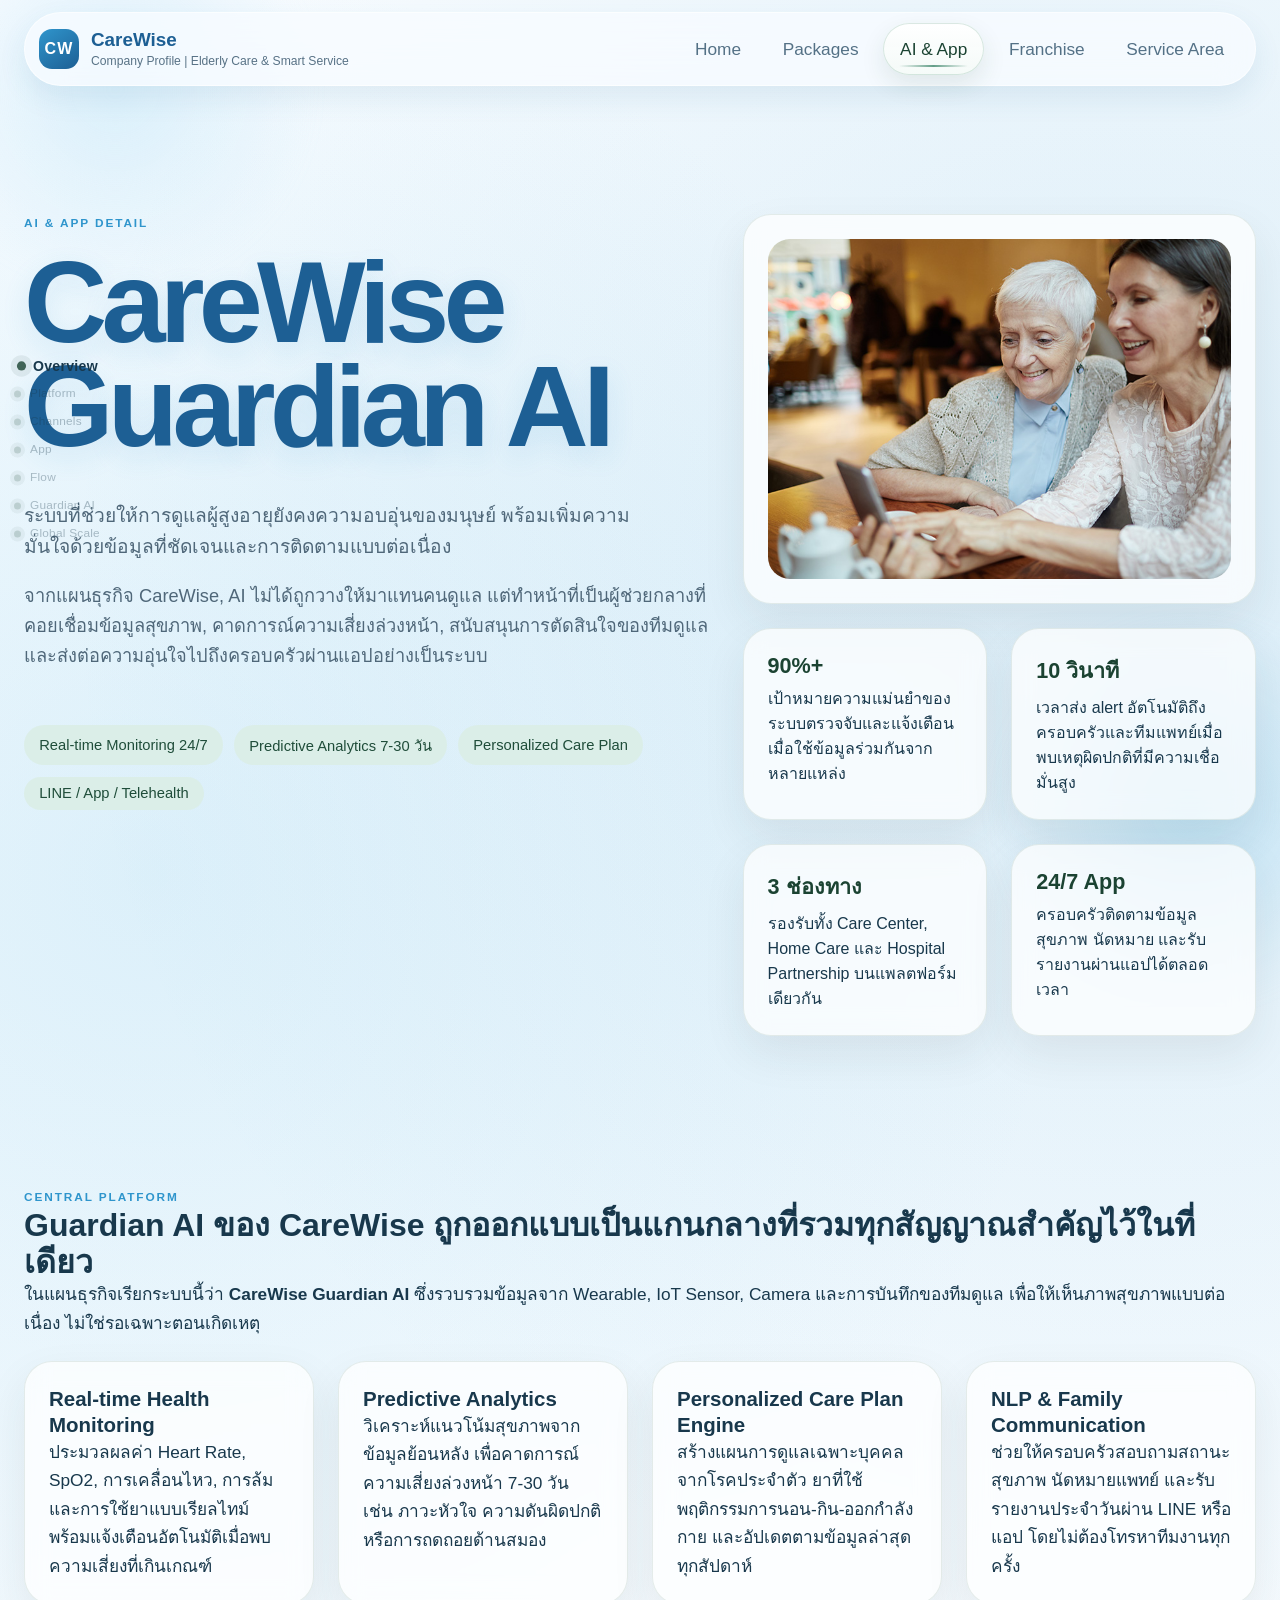
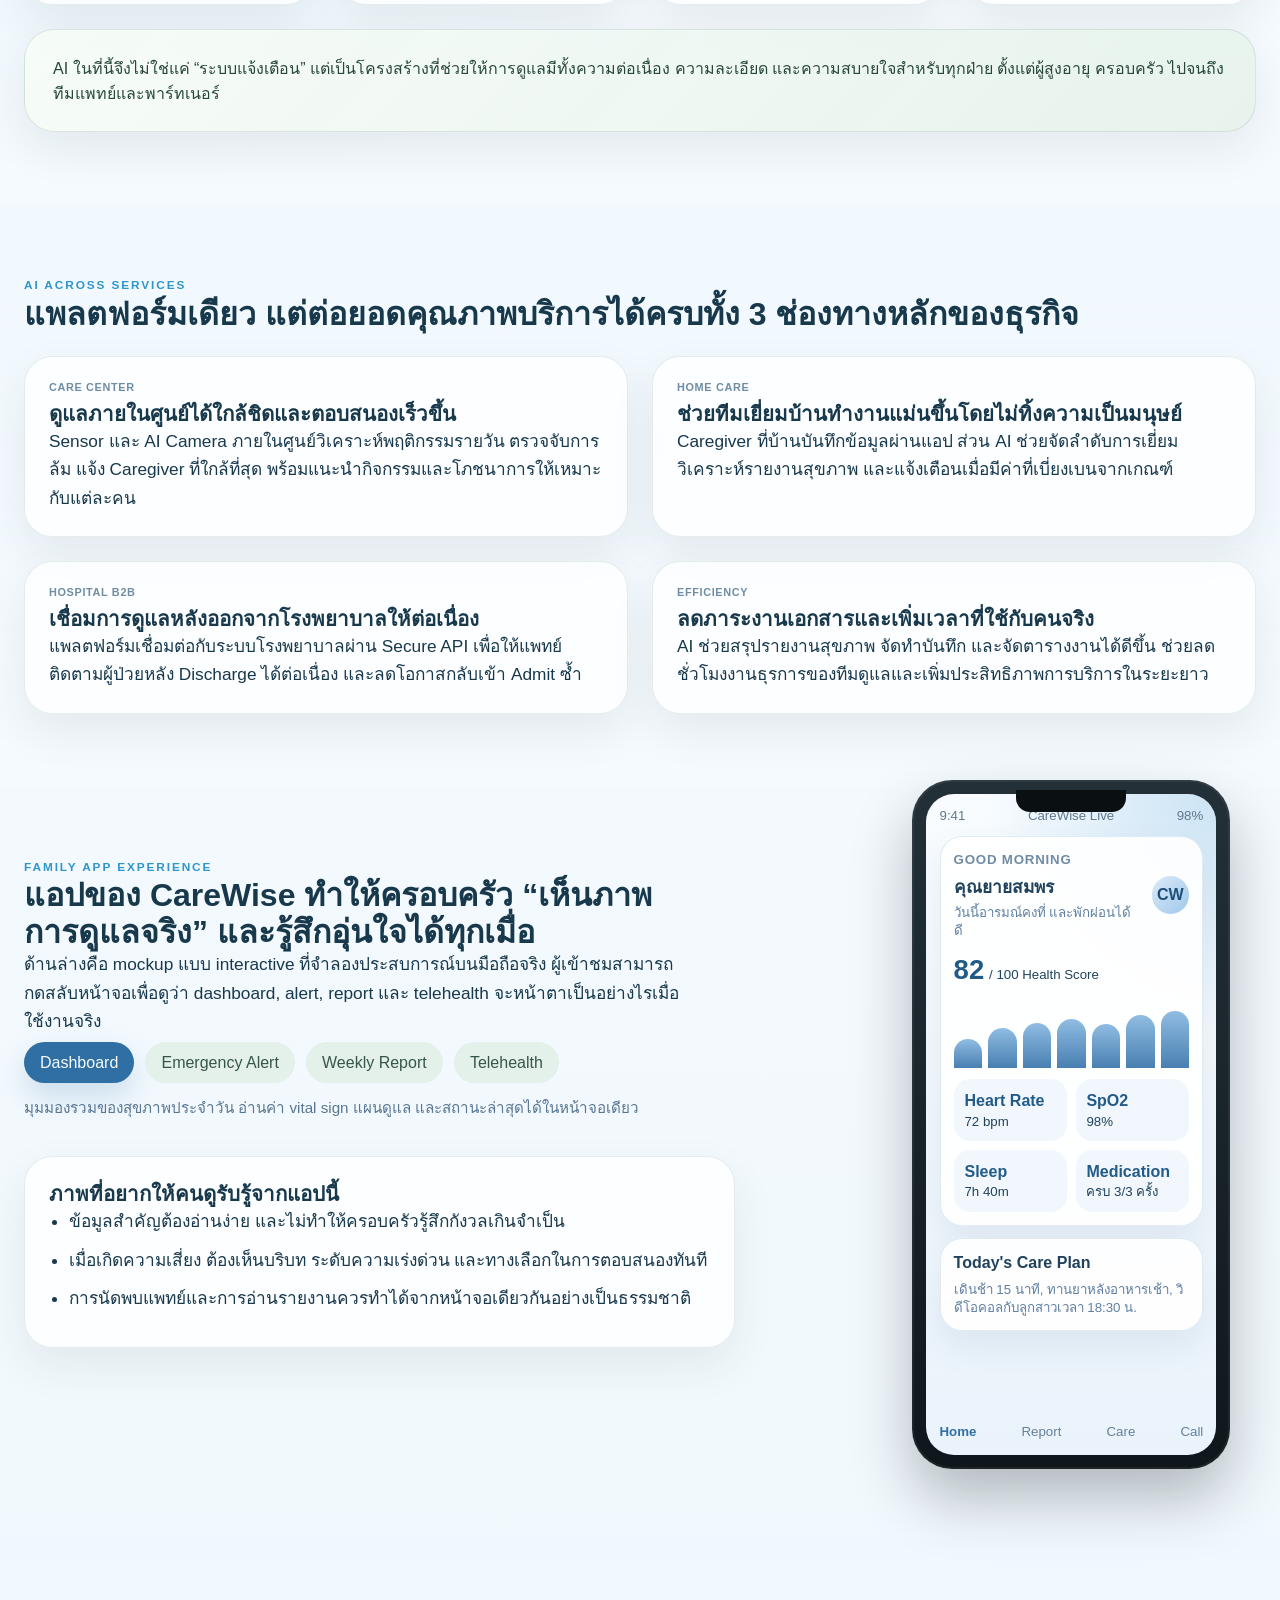
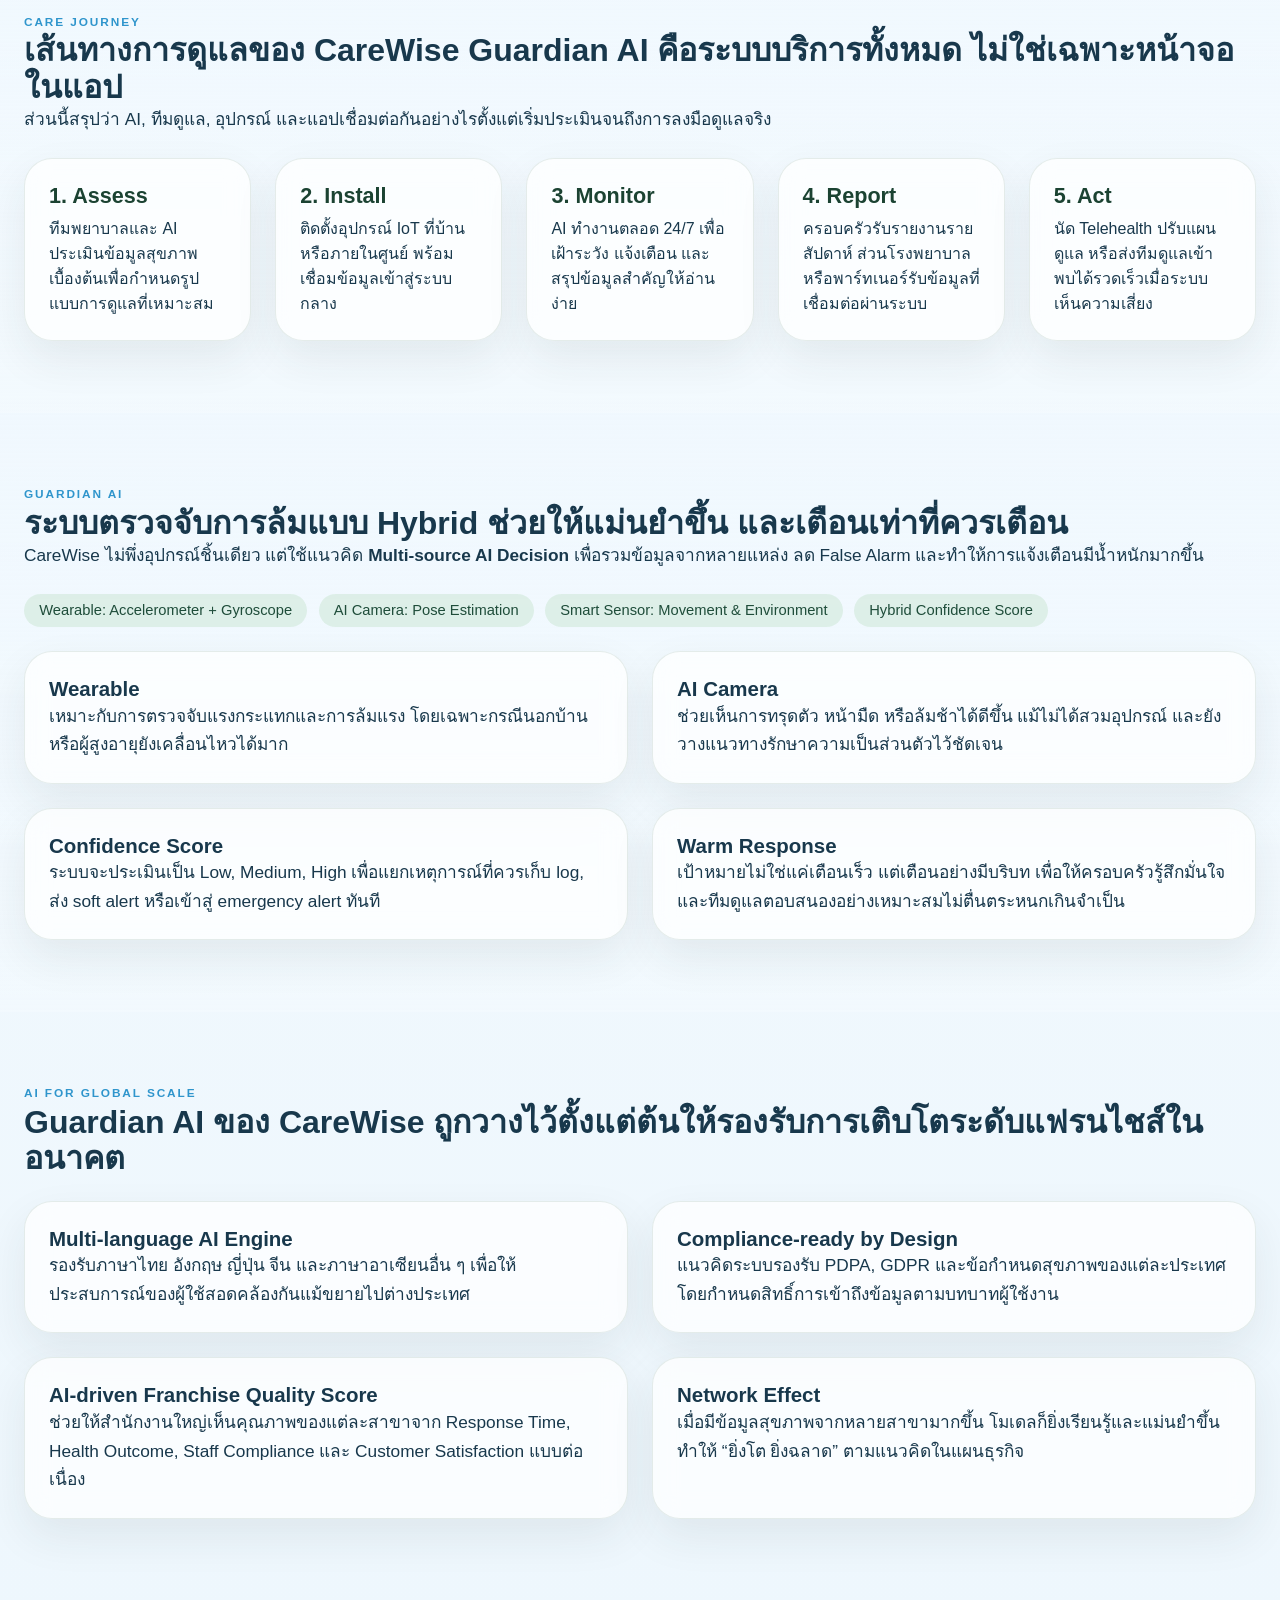
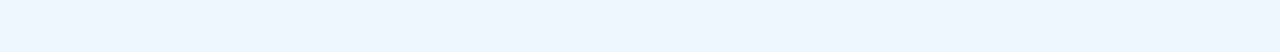
==== commit d487e8a9: "Update ai.html" ====
--- a/ai.html
+++ b/ai.html
@@ -12,11 +12,18 @@
     .top-nav a:hover, .top-nav a:focus-visible { background: rgba(255,255,255,0.52); box-shadow: 0 10px 22px rgba(27,67,50,0.08); transform: translateY(-1px); outline: none; }
     .top-nav a:hover::after, .top-nav a:focus-visible::after, .top-nav a[aria-current="page"]::after { opacity: 1; transform: scaleX(1); }
     .top-nav a[aria-current="page"] { color: #1b4332; background: linear-gradient(180deg, rgba(255,255,255,0.92), rgba(244,250,247,0.88)); box-shadow: inset 0 0 0 1px rgba(92,153,130,0.22), 0 10px 24px rgba(27,67,50,0.1); }
-    .section-rail { position: fixed; top: 50%; left: 24px; transform: translateY(-50%); z-index: 30; display: flex; flex-direction: column; gap: 12px; padding: 14px 10px; border-radius: 999px; background: rgba(255,255,255,0.72); backdrop-filter: blur(16px); box-shadow: 0 18px 40px rgba(29,53,87,0.12); }
-    .section-dot { position: relative; width: 12px; height: 12px; border-radius: 999px; background: rgba(27,67,50,0.18); border: 1px solid rgba(27,67,50,0.16); transition: transform 180ms ease, background-color 180ms ease, box-shadow 180ms ease; }
-    .section-dot::after { content: attr(data-label); position: absolute; top: 50%; left: 24px; transform: translateY(-50%); padding: 6px 10px; border-radius: 999px; background: rgba(22,31,42,0.9); color: #fff; font-size: 0.72rem; letter-spacing: 0.04em; white-space: nowrap; opacity: 0; pointer-events: none; transition: opacity 180ms ease, transform 180ms ease; }
-    .section-dot:hover::after, .section-dot:focus-visible::after, .section-dot.is-active::after { opacity: 1; transform: translateY(-50%) translateX(4px); }
-    .section-dot:hover, .section-dot:focus-visible, .section-dot.is-active { background: #1b4332; box-shadow: 0 0 0 6px rgba(27,67,50,0.12); transform: scale(1.08); outline: none; }
+    .section-rail { position: fixed; top: 50%; left: 14px; transform: translateY(-50%); z-index: 30; display: flex; flex-direction: column; gap: 10px; padding: 0; opacity: 1; transition: opacity 220ms ease, transform 220ms ease; }
+    .section-dot { position: relative; display: flex; align-items: center; width: auto; min-height: 18px; padding: 2px 0 2px 16px; border-radius: 999px; color: rgba(24,56,76,0.44); transition: color 180ms ease, transform 180ms ease; }
+    .section-dot::before { content: ""; position: absolute; left: 0; top: 50%; width: 7px; height: 7px; border-radius: 999px; background: rgba(27,67,50,0.22); box-shadow: 0 0 0 4px rgba(27,67,50,0.05); transform: translateY(-50%); transition: background-color 180ms ease, box-shadow 180ms ease, transform 180ms ease; }
+    .section-dot::after { content: attr(data-label); position: relative; display: block; font-size: 0.74rem; font-weight: 400; letter-spacing: 0.02em; line-height: 1; white-space: nowrap; opacity: 0.72; transform-origin: left center; transition: opacity 180ms ease, color 180ms ease, font-size 180ms ease, font-weight 180ms ease, transform 180ms ease; }
+    .section-dot:hover, .section-dot:focus-visible { color: rgba(24,56,76,0.76); transform: translateX(2px); outline: none; }
+    .section-dot:hover::before, .section-dot:focus-visible::before { background: rgba(27,67,50,0.36); box-shadow: 0 0 0 5px rgba(27,67,50,0.08); transform: translateY(-50%) scale(1.08); }
+    .section-dot:hover::after, .section-dot:focus-visible::after { opacity: 0.88; }
+    .section-dot.is-active { color: #18384c; transform: translateX(3px); }
+    .section-dot.is-active::before { width: 9px; height: 9px; background: rgba(27,67,50,0.82); box-shadow: 0 0 0 6px rgba(27,67,50,0.08); transform: translateY(-50%) scale(1.02); }
+    .section-dot.is-active::after { font-size: 0.88rem; font-weight: 600; opacity: 1; transform: scale(1); }
+    .section-rail.is-idle { opacity: 0.02; transform: translateY(-50%) translateX(-10px); }
+    .section-rail.is-idle:hover, .section-rail.is-idle:focus-within { opacity: 1; transform: translateY(-50%); }
     .page-hero { padding: 8rem 0 5rem; }
     .page-hero-grid, .story-grid, .system-grid, .app-grid, .global-grid, .app-flow, .metric-stack, .app-demo-shell { display: grid; gap: 1.5rem; }
     .page-hero-grid { grid-template-columns: 1.15fr 0.85fr; align-items: start; }
@@ -79,7 +86,7 @@
     .metric-card strong, .timeline-card strong { display: block; font-size: 1.35rem; color: #1b4332; margin-bottom: 0.45rem; }
     .note-band { padding: 1.6rem 1.75rem; border-radius: 30px; background: linear-gradient(135deg, rgba(246,252,248,0.94), rgba(230,242,236,0.92)); border: 1px solid rgba(120,157,140,0.22); color: #274739; box-shadow: 0 18px 44px rgba(34,56,48,0.08); }
     .source-note { font-size: 0.95rem; color: #5f6f67; margin-top: 0.8rem; }
-    @media (max-width: 1100px) { .section-rail { left: 12px; } .page-hero-grid, .system-grid, .app-flow, .app-demo-shell { grid-template-columns: repeat(2, minmax(0, 1fr)); } .app-demo-shell { gap: 0.8rem; } .phone-stage { margin-top: -8.5rem; margin-right: 0.6rem; } }
+    @media (max-width: 1100px) { .section-rail { left: 8px; } .section-dot::after { font-size: 0.68rem; } .section-dot.is-active::after { font-size: 0.8rem; } .page-hero-grid, .system-grid, .app-flow, .app-demo-shell { grid-template-columns: repeat(2, minmax(0, 1fr)); } .app-demo-shell { gap: 0.8rem; } .phone-stage { margin-top: -8.5rem; margin-right: 0.6rem; } }
     @media (max-width: 900px) { .section-rail { display: none; } .page-hero { padding-top: 7rem; } .page-hero-grid, .story-grid, .system-grid, .app-grid, .global-grid, .app-flow, .metric-stack, .app-demo-shell { grid-template-columns: 1fr; } .app-demo-shell { margin-top: 0; } .phone-stage { justify-content: center; margin-top: 0; } .app-demo-caption { min-height: 0; } .phone-mockup { width: min(340px, 100%); } }
   </style>
 </head>
@@ -102,8 +109,10 @@
     </a>
     <nav class="top-nav" aria-label="Primary">
       <a href="index.html">Home</a>
+      <a href="packages.html">Packages</a>
       <a href="ai.html" aria-current="page">AI &amp; App</a>
       <a href="franchise.html">Franchise</a>
+      <a href="service-area.html">Service Area</a>
     </nav>
   </header>
   <main>
@@ -113,9 +122,9 @@
           <p class="eyebrow">AI &amp; App Detail</p>
           <div class="hero-brand-block">
             <h1 class="hero-brand-name">CareWise Guardian AI</h1>
-            <p class="hero-brand-subtitle">ระบบที่ช่วยให้การดูแลผู้สูงอายุยังคงความอบอุ่นของมนุษย์ พร้อมเพิ่มความมั่นใจด้วยข้อมูลที่ชัดเจนและการติดตามแบบต่อเนื่อง</p>
+            <p class="hero-brand-subtitle"><br>ระบบที่ช่วยให้การดูแลผู้สูงอายุยังคงความอบอุ่นของมนุษย์ พร้อมเพิ่มความมั่นใจด้วยข้อมูลที่ชัดเจนและการติดตามแบบต่อเนื่อง</p>
           </div>
-          <p class="lead">จากแผนธุรกิจ CareWise, AI ไม่ได้ถูกวางให้มาแทนคนดูแล แต่ทำหน้าที่เป็นผู้ช่วยกลางที่คอยเชื่อมข้อมูลสุขภาพ, คาดการณ์ความเสี่ยงล่วงหน้า, สนับสนุนการตัดสินใจของทีมดูแล และส่งต่อความอุ่นใจไปถึงครอบครัวผ่านแอปอย่างเป็นระบบ</p>
+          <p class="lead">จากแผนธุรกิจ CareWise, AI ไม่ได้ถูกวางให้มาแทนคนดูแล แต่ทำหน้าที่เป็นผู้ช่วยกลางที่คอยเชื่อมข้อมูลสุขภาพ, คาดการณ์ความเสี่ยงล่วงหน้า, สนับสนุนการตัดสินใจของทีมดูแล และส่งต่อความอุ่นใจไปถึงครอบครัวผ่านแอปอย่างเป็นระบบ</p><br>
           <div class="feature-chip-row">
             <span class="feature-chip">Real-time Monitoring 24/7</span>
             <span class="feature-chip">Predictive Analytics 7-30 วัน</span>
@@ -134,11 +143,11 @@
         </div>
       </div>
     </section>
-    <section class="content-section" id="platform"><div class="container section-shell"><div class="section-intro" data-reveal><p class="eyebrow">Central Platform</p><h2>AI ของ CareWise ถูกออกแบบเป็นแกนกลางที่รวมทุกสัญญาณสำคัญไว้ในที่เดียว</h2><p>ในแผนธุรกิจเรียกระบบนี้ว่า <strong>CareWise Guardian AI</strong> ซึ่งรวบรวมข้อมูลจาก Wearable, IoT Sensor, Camera และการบันทึกของทีมดูแล เพื่อให้เห็นภาพสุขภาพแบบต่อเนื่อง ไม่ใช่รอเฉพาะตอนเกิดเหตุ</p></div><div class="system-grid"><article class="story-card" data-reveal><h3>Real-time Health Monitoring</h3><p>ประมวลผลค่า Heart Rate, SpO2, การเคลื่อนไหว, การล้ม และการใช้ยาแบบเรียลไทม์ พร้อมแจ้งเตือนอัตโนมัติเมื่อพบความเสี่ยงที่เกินเกณฑ์</p></article><article class="story-card" data-reveal><h3>Predictive Analytics</h3><p>วิเคราะห์แนวโน้มสุขภาพจากข้อมูลย้อนหลัง เพื่อคาดการณ์ความเสี่ยงล่วงหน้า 7-30 วัน เช่น ภาวะหัวใจ ความดันผิดปกติ หรือการถดถอยด้านสมอง</p></article><article class="story-card" data-reveal><h3>Personalized Care Plan Engine</h3><p>สร้างแผนการดูแลเฉพาะบุคคลจากโรคประจำตัว ยาที่ใช้ พฤติกรรมการนอน-กิน-ออกกำลังกาย และอัปเดตตามข้อมูลล่าสุดทุกสัปดาห์</p></article><article class="story-card" data-reveal><h3>NLP &amp; Family Communication</h3><p>ช่วยให้ครอบครัวสอบถามสถานะสุขภาพ นัดหมายแพทย์ และรับรายงานประจำวันผ่าน LINE หรือแอป โดยไม่ต้องโทรหาทีมงานทุกครั้ง</p></article></div><div class="note-band" data-reveal>AI ในที่นี้จึงไม่ใช่แค่ “ระบบแจ้งเตือน” แต่เป็นโครงสร้างที่ช่วยให้การดูแลมีทั้งความต่อเนื่อง ความละเอียด และความสบายใจสำหรับทุกฝ่าย ตั้งแต่ผู้สูงอายุ ครอบครัว ไปจนถึงทีมแพทย์และพาร์ทเนอร์</div></div></section>
+    <section class="content-section" id="platform"><div class="container section-shell"><div class="section-intro" data-reveal><p class="eyebrow">Central Platform</p><h2>Guardian AI ของ CareWise ถูกออกแบบเป็นแกนกลางที่รวมทุกสัญญาณสำคัญไว้ในที่เดียว</h2><p>ในแผนธุรกิจเรียกระบบนี้ว่า <strong>CareWise Guardian AI</strong> ซึ่งรวบรวมข้อมูลจาก Wearable, IoT Sensor, Camera และการบันทึกของทีมดูแล เพื่อให้เห็นภาพสุขภาพแบบต่อเนื่อง ไม่ใช่รอเฉพาะตอนเกิดเหตุ</p></div><div class="system-grid"><article class="story-card" data-reveal><h3>Real-time Health Monitoring</h3><p>ประมวลผลค่า Heart Rate, SpO2, การเคลื่อนไหว, การล้ม และการใช้ยาแบบเรียลไทม์ พร้อมแจ้งเตือนอัตโนมัติเมื่อพบความเสี่ยงที่เกินเกณฑ์</p></article><article class="story-card" data-reveal><h3>Predictive Analytics</h3><p>วิเคราะห์แนวโน้มสุขภาพจากข้อมูลย้อนหลัง เพื่อคาดการณ์ความเสี่ยงล่วงหน้า 7-30 วัน เช่น ภาวะหัวใจ ความดันผิดปกติ หรือการถดถอยด้านสมอง</p></article><article class="story-card" data-reveal><h3>Personalized Care Plan Engine</h3><p>สร้างแผนการดูแลเฉพาะบุคคลจากโรคประจำตัว ยาที่ใช้ พฤติกรรมการนอน-กิน-ออกกำลังกาย และอัปเดตตามข้อมูลล่าสุดทุกสัปดาห์</p></article><article class="story-card" data-reveal><h3>NLP &amp; Family Communication</h3><p>ช่วยให้ครอบครัวสอบถามสถานะสุขภาพ นัดหมายแพทย์ และรับรายงานประจำวันผ่าน LINE หรือแอป โดยไม่ต้องโทรหาทีมงานทุกครั้ง</p></article></div><div class="note-band" data-reveal>AI ในที่นี้จึงไม่ใช่แค่ “ระบบแจ้งเตือน” แต่เป็นโครงสร้างที่ช่วยให้การดูแลมีทั้งความต่อเนื่อง ความละเอียด และความสบายใจสำหรับทุกฝ่าย ตั้งแต่ผู้สูงอายุ ครอบครัว ไปจนถึงทีมแพทย์และพาร์ทเนอร์</div></div></section>
     <section class="content-section tone-soft" id="channels"><div class="container section-shell"><div class="section-intro" data-reveal><p class="eyebrow">AI Across Services</p><h2>แพลตฟอร์มเดียว แต่ต่อยอดคุณภาพบริการได้ครบทั้ง 3 ช่องทางหลักของธุรกิจ</h2></div><div class="story-grid"><article class="story-card" data-reveal><span class="mini-label">Care Center</span><h3>ดูแลภายในศูนย์ได้ใกล้ชิดและตอบสนองเร็วขึ้น</h3><p>Sensor และ AI Camera ภายในศูนย์วิเคราะห์พฤติกรรมรายวัน ตรวจจับการล้ม แจ้ง Caregiver ที่ใกล้ที่สุด พร้อมแนะนำกิจกรรมและโภชนาการให้เหมาะกับแต่ละคน</p></article><article class="story-card" data-reveal><span class="mini-label">Home Care</span><h3>ช่วยทีมเยี่ยมบ้านทำงานแม่นขึ้นโดยไม่ทิ้งความเป็นมนุษย์</h3><p>Caregiver ที่บ้านบันทึกข้อมูลผ่านแอป ส่วน AI ช่วยจัดลำดับการเยี่ยม วิเคราะห์รายงานสุขภาพ และแจ้งเตือนเมื่อมีค่าที่เบี่ยงเบนจากเกณฑ์</p></article><article class="story-card" data-reveal><span class="mini-label">Hospital B2B</span><h3>เชื่อมการดูแลหลังออกจากโรงพยาบาลให้ต่อเนื่อง</h3><p>แพลตฟอร์มเชื่อมต่อกับระบบโรงพยาบาลผ่าน Secure API เพื่อให้แพทย์ติดตามผู้ป่วยหลัง Discharge ได้ต่อเนื่อง และลดโอกาสกลับเข้า Admit ซ้ำ</p></article><article class="story-card" data-reveal><span class="mini-label">Efficiency</span><h3>ลดภาระงานเอกสารและเพิ่มเวลาที่ใช้กับคนจริง</h3><p>AI ช่วยสรุปรายงานสุขภาพ จัดทำบันทึก และจัดตารางงานได้ดีขึ้น ช่วยลดชั่วโมงงานธุรการของทีมดูแลและเพิ่มประสิทธิภาพการบริการในระยะยาว</p></article></div></div></section>
-    <section class="content-section" id="app"><div class="container section-shell app-shell"><div class="section-intro" data-reveal><p class="eyebrow">Family App Experience</p><h2>แอปของ CareWise ควรทำให้ครอบครัว “เห็นภาพการดูแลจริง” และรู้สึกอุ่นใจได้ในไม่กี่วินาที</h2><p>ด้านล่างคือ mockup แบบ interactive ที่จำลองประสบการณ์บนมือถือจริง ผู้เข้าชมสามารถกดสลับหน้าจอเพื่อดูว่า dashboard, alert, report และ telehealth จะหน้าตาเป็นอย่างไรเมื่อใช้งานจริง</p></div><div class="app-demo-shell"><div class="app-demo-panel" data-reveal><div class="app-demo-tabs" role="tablist" aria-label="App screens"><button class="app-demo-tab is-active" type="button" data-screen="dashboard" role="tab" aria-selected="true">Dashboard</button><button class="app-demo-tab" type="button" data-screen="alert" role="tab" aria-selected="false">Emergency Alert</button><button class="app-demo-tab" type="button" data-screen="report" role="tab" aria-selected="false">Weekly Report</button><button class="app-demo-tab" type="button" data-screen="telehealth" role="tab" aria-selected="false">Telehealth</button></div><p class="app-demo-caption" data-demo-caption>มุมมองรวมของสุขภาพประจำวัน อ่านค่า vital sign แผนดูแล และสถานะล่าสุดได้ในหน้าจอเดียว</p><article class="app-card"><h3>ภาพที่อยากให้คนดูรับรู้จากแอปนี้</h3><ul class="clean-list"><li>ข้อมูลสำคัญต้องอ่านง่าย และไม่ทำให้ครอบครัวรู้สึกกังวลเกินจำเป็น</li><li>เมื่อเกิดความเสี่ยง ต้องเห็นบริบท ระดับความเร่งด่วน และทางเลือกในการตอบสนองทันที</li><li>การนัดพบแพทย์และการอ่านรายงานควรทำได้จากหน้าจอเดียวกันอย่างเป็นธรรมชาติ</li></ul></article></div><div class="phone-stage" data-reveal><div class="phone-mockup"><div class="phone-screen"><section class="screen-view is-active" data-screen-view="dashboard"><div class="status-bar"><span>9:41</span><span>CareWise Live</span><span>98%</span></div><div class="app-shell-card"><div class="greeting-row"><div><span class="mini-label">Good Morning</span><h3 style="margin:0.35rem 0 0;">คุณยายสมพร</h3><p style="margin:0.35rem 0 0; color:#5f7fa0;">วันนี้อารมณ์คงที่ และพักผ่อนได้ดี</p></div><div class="avatar-badge">CW</div></div><div class="health-score"><strong>82</strong><span>/ 100 Health Score</span></div><div class="mini-chart"><span style="height:42%;"></span><span style="height:58%;"></span><span style="height:66%;"></span><span style="height:72%;"></span><span style="height:64%;"></span><span style="height:78%;"></span><span style="height:84%;"></span></div><div class="metric-pills"><div class="metric-pill"><strong>Heart Rate</strong><span>72 bpm</span></div><div class="metric-pill"><strong>SpO2</strong><span>98%</span></div><div class="metric-pill"><strong>Sleep</strong><span>7h 40m</span></div><div class="metric-pill"><strong>Medication</strong><span>ครบ 3/3 ครั้ง</span></div></div></div><div class="app-shell-card"><strong>Today's Care Plan</strong><p style="margin:0.5rem 0 0; color:#5f7fa0;">เดินช้า 15 นาที, ทานยาหลังอาหารเช้า, วิดีโอคอลกับลูกสาวเวลา 18:30 น.</p></div><div class="phone-nav"><span class="active">Home</span><span>Report</span><span>Care</span><span>Call</span></div></section><section class="screen-view" data-screen-view="alert"><div class="status-bar"><span>10:02</span><span>Emergency Alert</span><span>4G</span></div><div class="alert-card"><strong>High Confidence Alert</strong><h3 style="margin:0.55rem 0;">พบการทรุดตัวผิดปกติในห้องนั่งเล่น</h3><p style="margin:0; color:#8b4a22;">Guardian AI ตรวจพบความเสี่ยงสูงจาก Camera และ Wearable พร้อมส่งสัญญาณถึงครอบครัวและ Caregiver ใกล้ที่สุดแล้ว</p><div class="alert-actions"><span class="action-chip">Call Care Team</span><span class="action-chip soft">Open Camera Log</span></div></div><div class="app-shell-card"><strong>Response Timeline</strong><div class="report-list"><div class="report-item"><span>10:02 ระบบแจ้งเตือน</span><strong>Done</strong></div><div class="report-item"><span>10:03 โทรหาคุณยาย</span><strong>Done</strong></div><div class="report-item"><span>10:05 Caregiver กำลังเดินทาง</span><strong>ETA 4 min</strong></div></div></div><div class="phone-nav"><span>Home</span><span class="active">Alert</span><span>Care</span><span>Call</span></div></section><section class="screen-view" data-screen-view="report"><div class="status-bar"><span>18:16</span><span>Weekly Report</span><span>Wi-Fi</span></div><div class="app-shell-card"><span class="mini-label">Week Summary</span><h3 style="margin:0.45rem 0;">รายงานสุขภาพประจำสัปดาห์</h3><p style="margin:0; color:#5f7fa0;">แนวโน้มโดยรวมดีขึ้นจากสัปดาห์ก่อน โดยเฉพาะการนอนและการทานยา</p><div class="report-list"><div class="report-item"><span>Sleep Consistency</span><strong>ดีขึ้น 12%</strong></div><div class="report-item"><span>Fall Risk</span><strong>Low</strong></div><div class="report-item"><span>Medication Adherence</span><strong>100%</strong></div><div class="report-item"><span>Mood & Activity</span><strong>Stable</strong></div></div></div><div class="app-shell-card"><strong>AI Recommendation</strong><p style="margin:0.45rem 0 0; color:#5f7fa0;">แนะนำคงกิจกรรมเดินช่วงเช้า และเพิ่มการฝึกสมองเบา ๆ 3 ครั้งต่อสัปดาห์</p></div><div class="phone-nav"><span>Home</span><span class="active">Report</span><span>Care</span><span>Call</span></div></section><section class="screen-view" data-screen-view="telehealth"><div class="status-bar"><span>19:10</span><span>Telehealth</span><span>HD</span></div><div class="app-shell-card"><span class="mini-label">Next Session</span><div class="doctor-row"><div class="doctor-avatar">DR</div><div><strong>พญ. พิมพ์ชนก</strong><p style="margin:0.2rem 0 0; color:#5f7fa0;">Geriatric Telehealth นัดหมาย 19:30 น.</p></div></div><div class="telehealth-actions"><span class="action-chip">Join Call</span><span class="action-chip soft">Reschedule</span></div></div><div class="call-window"><div><strong>Pre-call Notes</strong><p style="margin:0.45rem 0 0; color:#dcecff;">วันนี้ควรพูดคุยเรื่องการนอนและอาการเวียนศีรษะที่ลดลงหลังปรับยา</p></div><div style="display:flex; justify-content:space-between; align-items:center;"><span>Family connected</span><span>Mic on</span></div></div><div class="phone-nav"><span>Home</span><span>Report</span><span>Care</span><span class="active">Call</span></div></section></div></div></div></div></section><section class="content-section tone-soft" id="service-flow"><div class="container section-shell"><div class="section-intro" data-reveal><p class="eyebrow">Care Journey</p><h2>เส้นทางการดูแลของ CareWise คือระบบบริการทั้งหมด ไม่ใช่เฉพาะหน้าจอในแอป</h2><p>ส่วนนี้สรุปว่า AI, ทีมดูแล, อุปกรณ์ และแอปเชื่อมต่อกันอย่างไรตั้งแต่เริ่มประเมินจนถึงการลงมือดูแลจริง</p></div><div class="app-flow"><article class="timeline-card" data-reveal><strong>1. Assess</strong><span>ทีมพยาบาลและ AI ประเมินข้อมูลสุขภาพเบื้องต้นเพื่อกำหนดรูปแบบการดูแลที่เหมาะสม</span></article><article class="timeline-card" data-reveal><strong>2. Install</strong><span>ติดตั้งอุปกรณ์ IoT ที่บ้านหรือภายในศูนย์ พร้อมเชื่อมข้อมูลเข้าสู่ระบบกลาง</span></article><article class="timeline-card" data-reveal><strong>3. Monitor</strong><span>AI ทำงานตลอด 24/7 เพื่อเฝ้าระวัง แจ้งเตือน และสรุปข้อมูลสำคัญให้อ่านง่าย</span></article><article class="timeline-card" data-reveal><strong>4. Report</strong><span>ครอบครัวรับรายงานรายสัปดาห์ ส่วนโรงพยาบาลหรือพาร์ทเนอร์รับข้อมูลที่เชื่อมต่อผ่านระบบ</span></article><article class="timeline-card" data-reveal><strong>5. Act</strong><span>นัด Telehealth ปรับแผนดูแล หรือส่งทีมดูแลเข้าพบได้รวดเร็วเมื่อระบบเห็นความเสี่ยง</span></article></div></div></section>
+    <section class="content-section" id="app"><div class="container section-shell app-shell"><div class="section-intro" data-reveal><p class="eyebrow">Family App Experience</p><h2>แอปของ CareWise ทำให้ครอบครัว “เห็นภาพการดูแลจริง” และรู้สึกอุ่นใจได้ทุกเมื่อ</h2><p>ด้านล่างคือ mockup แบบ interactive ที่จำลองประสบการณ์บนมือถือจริง ผู้เข้าชมสามารถกดสลับหน้าจอเพื่อดูว่า dashboard, alert, report และ telehealth จะหน้าตาเป็นอย่างไรเมื่อใช้งานจริง</p></div><div class="app-demo-shell"><div class="app-demo-panel" data-reveal><div class="app-demo-tabs" role="tablist" aria-label="App screens"><button class="app-demo-tab is-active" type="button" data-screen="dashboard" role="tab" aria-selected="true">Dashboard</button><button class="app-demo-tab" type="button" data-screen="alert" role="tab" aria-selected="false">Emergency Alert</button><button class="app-demo-tab" type="button" data-screen="report" role="tab" aria-selected="false">Weekly Report</button><button class="app-demo-tab" type="button" data-screen="telehealth" role="tab" aria-selected="false">Telehealth</button></div><p class="app-demo-caption" data-demo-caption>มุมมองรวมของสุขภาพประจำวัน อ่านค่า vital sign แผนดูแล และสถานะล่าสุดได้ในหน้าจอเดียว</p><article class="app-card"><h3>ภาพที่อยากให้คนดูรับรู้จากแอปนี้</h3><ul class="clean-list"><li>ข้อมูลสำคัญต้องอ่านง่าย และไม่ทำให้ครอบครัวรู้สึกกังวลเกินจำเป็น</li><li>เมื่อเกิดความเสี่ยง ต้องเห็นบริบท ระดับความเร่งด่วน และทางเลือกในการตอบสนองทันที</li><li>การนัดพบแพทย์และการอ่านรายงานควรทำได้จากหน้าจอเดียวกันอย่างเป็นธรรมชาติ</li></ul></article></div><div class="phone-stage" data-reveal><div class="phone-mockup"><div class="phone-screen"><section class="screen-view is-active" data-screen-view="dashboard"><div class="status-bar"><span>9:41</span><span>CareWise Live</span><span>98%</span></div><div class="app-shell-card"><div class="greeting-row"><div><span class="mini-label">Good Morning</span><h3 style="margin:0.35rem 0 0;">คุณยายสมพร</h3><p style="margin:0.35rem 0 0; color:#5f7fa0;">วันนี้อารมณ์คงที่ และพักผ่อนได้ดี</p></div><div class="avatar-badge">CW</div></div><div class="health-score"><strong>82</strong><span>/ 100 Health Score</span></div><div class="mini-chart"><span style="height:42%;"></span><span style="height:58%;"></span><span style="height:66%;"></span><span style="height:72%;"></span><span style="height:64%;"></span><span style="height:78%;"></span><span style="height:84%;"></span></div><div class="metric-pills"><div class="metric-pill"><strong>Heart Rate</strong><span>72 bpm</span></div><div class="metric-pill"><strong>SpO2</strong><span>98%</span></div><div class="metric-pill"><strong>Sleep</strong><span>7h 40m</span></div><div class="metric-pill"><strong>Medication</strong><span>ครบ 3/3 ครั้ง</span></div></div></div><div class="app-shell-card"><strong>Today's Care Plan</strong><p style="margin:0.5rem 0 0; color:#5f7fa0;">เดินช้า 15 นาที, ทานยาหลังอาหารเช้า, วิดีโอคอลกับลูกสาวเวลา 18:30 น.</p></div><div class="phone-nav"><span class="active">Home</span><span>Report</span><span>Care</span><span>Call</span></div></section><section class="screen-view" data-screen-view="alert"><div class="status-bar"><span>10:02</span><span>Emergency Alert</span><span>4G</span></div><div class="alert-card"><strong>High Confidence Alert</strong><h3 style="margin:0.55rem 0;">พบการทรุดตัวผิดปกติในห้องนั่งเล่น</h3><p style="margin:0; color:#8b4a22;">Guardian AI ตรวจพบความเสี่ยงสูงจาก Camera และ Wearable พร้อมส่งสัญญาณถึงครอบครัวและ Caregiver ใกล้ที่สุดแล้ว</p><div class="alert-actions"><span class="action-chip">Call Care Team</span><span class="action-chip soft">Open Camera Log</span></div></div><div class="app-shell-card"><strong>Response Timeline</strong><div class="report-list"><div class="report-item"><span>10:02 ระบบแจ้งเตือน</span><strong>Done</strong></div><div class="report-item"><span>10:03 โทรหาคุณยาย</span><strong>Done</strong></div><div class="report-item"><span>10:05 Caregiver กำลังเดินทาง</span><strong>ETA 4 min</strong></div></div></div><div class="phone-nav"><span>Home</span><span class="active">Alert</span><span>Care</span><span>Call</span></div></section><section class="screen-view" data-screen-view="report"><div class="status-bar"><span>18:16</span><span>Weekly Report</span><span>Wi-Fi</span></div><div class="app-shell-card"><span class="mini-label">Week Summary</span><h3 style="margin:0.45rem 0;">รายงานสุขภาพประจำสัปดาห์</h3><p style="margin:0; color:#5f7fa0;">แนวโน้มโดยรวมดีขึ้นจากสัปดาห์ก่อน โดยเฉพาะการนอนและการทานยา</p><div class="report-list"><div class="report-item"><span>Sleep Consistency</span><strong>ดีขึ้น 12%</strong></div><div class="report-item"><span>Fall Risk</span><strong>Low</strong></div><div class="report-item"><span>Medication Adherence</span><strong>100%</strong></div><div class="report-item"><span>Mood & Activity</span><strong>Stable</strong></div></div></div><div class="app-shell-card"><strong>AI Recommendation</strong><p style="margin:0.45rem 0 0; color:#5f7fa0;">แนะนำคงกิจกรรมเดินช่วงเช้า และเพิ่มการฝึกสมองเบา ๆ 3 ครั้งต่อสัปดาห์</p></div><div class="phone-nav"><span>Home</span><span class="active">Report</span><span>Care</span><span>Call</span></div></section><section class="screen-view" data-screen-view="telehealth"><div class="status-bar"><span>19:10</span><span>Telehealth</span><span>HD</span></div><div class="app-shell-card"><span class="mini-label">Next Session</span><div class="doctor-row"><div class="doctor-avatar">DR</div><div><strong>พญ. พิมพ์ชนก</strong><p style="margin:0.2rem 0 0; color:#5f7fa0;">Geriatric Telehealth นัดหมาย 19:30 น.</p></div></div><div class="telehealth-actions"><span class="action-chip">Join Call</span><span class="action-chip soft">Reschedule</span></div></div><div class="call-window"><div><strong>Pre-call Notes</strong><p style="margin:0.45rem 0 0; color:#dcecff;">วันนี้ควรพูดคุยเรื่องการนอนและอาการเวียนศีรษะที่ลดลงหลังปรับยา</p></div><div style="display:flex; justify-content:space-between; align-items:center;"><span>Family connected</span><span>Mic on</span></div></div><div class="phone-nav"><span>Home</span><span>Report</span><span>Care</span><span class="active">Call</span></div></section></div></div></div></div></section><section class="content-section tone-soft" id="service-flow"><div class="container section-shell"><div class="section-intro" data-reveal><p class="eyebrow">Care Journey</p><h2>เส้นทางการดูแลของ CareWise Guardian AI คือระบบบริการทั้งหมด ไม่ใช่เฉพาะหน้าจอในแอป</h2><p>ส่วนนี้สรุปว่า AI, ทีมดูแล, อุปกรณ์ และแอปเชื่อมต่อกันอย่างไรตั้งแต่เริ่มประเมินจนถึงการลงมือดูแลจริง</p></div><div class="app-flow"><article class="timeline-card" data-reveal><strong>1. Assess</strong><span>ทีมพยาบาลและ AI ประเมินข้อมูลสุขภาพเบื้องต้นเพื่อกำหนดรูปแบบการดูแลที่เหมาะสม</span></article><article class="timeline-card" data-reveal><strong>2. Install</strong><span>ติดตั้งอุปกรณ์ IoT ที่บ้านหรือภายในศูนย์ พร้อมเชื่อมข้อมูลเข้าสู่ระบบกลาง</span></article><article class="timeline-card" data-reveal><strong>3. Monitor</strong><span>AI ทำงานตลอด 24/7 เพื่อเฝ้าระวัง แจ้งเตือน และสรุปข้อมูลสำคัญให้อ่านง่าย</span></article><article class="timeline-card" data-reveal><strong>4. Report</strong><span>ครอบครัวรับรายงานรายสัปดาห์ ส่วนโรงพยาบาลหรือพาร์ทเนอร์รับข้อมูลที่เชื่อมต่อผ่านระบบ</span></article><article class="timeline-card" data-reveal><strong>5. Act</strong><span>นัด Telehealth ปรับแผนดูแล หรือส่งทีมดูแลเข้าพบได้รวดเร็วเมื่อระบบเห็นความเสี่ยง</span></article></div></div></section>
     <section class="content-section tone-soft" id="fall-detection"><div class="container section-shell"><div class="section-intro" data-reveal><p class="eyebrow">Guardian AI</p><h2>ระบบตรวจจับการล้มแบบ Hybrid ช่วยให้แม่นยำขึ้น และเตือนเท่าที่ควรเตือน</h2><p>CareWise ไม่พึ่งอุปกรณ์ชิ้นเดียว แต่ใช้แนวคิด <strong>Multi-source AI Decision</strong> เพื่อรวมข้อมูลจากหลายแหล่ง ลด False Alarm และทำให้การแจ้งเตือนมีน้ำหนักมากขึ้น</p></div><div class="device-list" data-reveal><span class="device-pill">Wearable: Accelerometer + Gyroscope</span><span class="device-pill">AI Camera: Pose Estimation</span><span class="device-pill">Smart Sensor: Movement &amp; Environment</span><span class="device-pill">Hybrid Confidence Score</span></div><div class="story-grid"><article class="story-card" data-reveal><h3>Wearable</h3><p>เหมาะกับการตรวจจับแรงกระแทกและการล้มแรง โดยเฉพาะกรณีนอกบ้านหรือผู้สูงอายุยังเคลื่อนไหวได้มาก</p></article><article class="story-card" data-reveal><h3>AI Camera</h3><p>ช่วยเห็นการทรุดตัว หน้ามืด หรือล้มช้าได้ดีขึ้น แม้ไม่ได้สวมอุปกรณ์ และยังวางแนวทางรักษาความเป็นส่วนตัวไว้ชัดเจน</p></article><article class="story-card" data-reveal><h3>Confidence Score</h3><p>ระบบจะประเมินเป็น Low, Medium, High เพื่อแยกเหตุการณ์ที่ควรเก็บ log, ส่ง soft alert หรือเข้าสู่ emergency alert ทันที</p></article><article class="story-card" data-reveal><h3>Warm Response</h3><p>เป้าหมายไม่ใช่แค่เตือนเร็ว แต่เตือนอย่างมีบริบท เพื่อให้ครอบครัวรู้สึกมั่นใจ และทีมดูแลตอบสนองอย่างเหมาะสมไม่ตื่นตระหนกเกินจำเป็น</p></article></div></div></section>
-    <section class="content-section" id="global"><div class="container section-shell"><div class="section-intro" data-reveal><p class="eyebrow">AI For Global Scale</p><h2>AI ของ CareWise ถูกวางไว้ตั้งแต่ต้นให้รองรับการเติบโตระดับแฟรนไชส์ในอนาคต</h2></div><div class="global-grid"><article class="global-card" data-reveal><h3>Multi-language AI Engine</h3><p>รองรับภาษาไทย อังกฤษ ญี่ปุ่น จีน และภาษาอาเซียนอื่น ๆ เพื่อให้ประสบการณ์ของผู้ใช้สอดคล้องกันแม้ขยายไปต่างประเทศ</p></article><article class="global-card" data-reveal><h3>Compliance-ready by Design</h3><p>แนวคิดระบบรองรับ PDPA, GDPR และข้อกำหนดสุขภาพของแต่ละประเทศ โดยกำหนดสิทธิ์การเข้าถึงข้อมูลตามบทบาทผู้ใช้งาน</p></article><article class="global-card" data-reveal><h3>AI-driven Franchise Quality Score</h3><p>ช่วยให้สำนักงานใหญ่เห็นคุณภาพของแต่ละสาขาจาก Response Time, Health Outcome, Staff Compliance และ Customer Satisfaction แบบต่อเนื่อง</p></article><article class="global-card" data-reveal><h3>Network Effect</h3><p>เมื่อมีข้อมูลสุขภาพจากหลายสาขามากขึ้น โมเดลก็ยิ่งเรียนรู้และแม่นยำขึ้น ทำให้ “ยิ่งโต ยิ่งฉลาด” ตามแนวคิดในแผนธุรกิจ</p></article></div><p class="source-note" data-reveal>หน้า AI นี้สรุปและเรียบเรียงจากหัวข้อ AI Strategy, Service Flow, อุปกรณ์เทคโนโลยีหลัก และแผนการขยายธุรกิจในไฟล์ Carewise_BusinessPlan_2569_v7.docx</p></div></section>
+    <section class="content-section" id="global"><div class="container section-shell"><div class="section-intro" data-reveal><p class="eyebrow">AI For Global Scale</p><h2>Guardian AI ของ CareWise ถูกวางไว้ตั้งแต่ต้นให้รองรับการเติบโตระดับแฟรนไชส์ในอนาคต</h2></div><div class="global-grid"><article class="global-card" data-reveal><h3>Multi-language AI Engine</h3><p>รองรับภาษาไทย อังกฤษ ญี่ปุ่น จีน และภาษาอาเซียนอื่น ๆ เพื่อให้ประสบการณ์ของผู้ใช้สอดคล้องกันแม้ขยายไปต่างประเทศ</p></article><article class="global-card" data-reveal><h3>Compliance-ready by Design</h3><p>แนวคิดระบบรองรับ PDPA, GDPR และข้อกำหนดสุขภาพของแต่ละประเทศ โดยกำหนดสิทธิ์การเข้าถึงข้อมูลตามบทบาทผู้ใช้งาน</p></article><article class="global-card" data-reveal><h3>AI-driven Franchise Quality Score</h3><p>ช่วยให้สำนักงานใหญ่เห็นคุณภาพของแต่ละสาขาจาก Response Time, Health Outcome, Staff Compliance และ Customer Satisfaction แบบต่อเนื่อง</p></article><article class="global-card" data-reveal><h3>Network Effect</h3><p>เมื่อมีข้อมูลสุขภาพจากหลายสาขามากขึ้น โมเดลก็ยิ่งเรียนรู้และแม่นยำขึ้น ทำให้ “ยิ่งโต ยิ่งฉลาด” ตามแนวคิดในแผนธุรกิจ</p></article></div><p class="source-note" data-reveal>หน้า AI นี้สรุปและเรียบเรียงจากหัวข้อ AI Strategy, Service Flow, อุปกรณ์เทคโนโลยีหลัก และแผนการขยายธุรกิจในไฟล์ Carewise_BusinessPlan_2569_v7.docx</p></div></section>
   </main>
   <button class="back-to-top" id="backToTop" type="button" aria-label="Back to top">↑</button>
   <script src="script.js"></script>
@@ -160,13 +169,32 @@
           else dot.removeAttribute('aria-current');
         });
       };
-      const observer = new IntersectionObserver((entries) => {
-        const visible = entries.filter((entry) => entry.isIntersecting).sort((a, b) => b.intersectionRatio - a.intersectionRatio);
-        if (!visible.length) return;
-        setActive(`#${visible[0].target.id}`);
-      }, { rootMargin: '-28% 0px -45% 0px', threshold: [0.2, 0.35, 0.55, 0.75] });
-      sections.forEach(({ section }) => observer.observe(section));
-      setActive(sections[0].id);
+      const getNearestSectionId = () => {
+        const viewportAnchor = window.innerHeight * 0.42;
+        let nearest = sections[0];
+        let nearestDistance = Number.POSITIVE_INFINITY;
+
+        sections.forEach((item) => {
+          const rect = item.section.getBoundingClientRect();
+          const sectionAnchor = rect.top + Math.min(rect.height * 0.35, 180);
+          const distance = Math.abs(sectionAnchor - viewportAnchor);
+
+          if (distance < nearestDistance) {
+            nearest = item;
+            nearestDistance = distance;
+          }
+        });
+
+        return nearest.id;
+      };
+
+      const updateActiveSection = () => {
+        setActive(getNearestSectionId());
+      };
+
+      window.addEventListener('scroll', updateActiveSection, { passive: true });
+      window.addEventListener('resize', updateActiveSection, { passive: true });
+      updateActiveSection();
 
       const demoTabs = Array.from(document.querySelectorAll('.app-demo-tab'));
       const demoViews = Array.from(document.querySelectorAll('.screen-view'));
--- a/styles.css
+++ b/styles.css
@@ -309,7 +309,10 @@
 .feature-grid,
 .franchise-grid,
 .packages-grid,
-.promotion-grid {
+.promotion-grid,
+.audience-grid,
+.trust-grid,
+.faq-grid {
   display: grid;
   gap: 18px;
 }
@@ -324,6 +327,9 @@
 .feature-card,
 .model-card,
 .contact-card,
+.audience-card,
+.trust-card,
+.faq-card,
 .package-hero,
 .package-card,
 .promotion-card,
@@ -462,6 +468,65 @@
 
 .tone-accent {
   background: linear-gradient(180deg, rgba(232, 244, 253, 0.86), rgba(243, 250, 255, 0.22));
+}
+
+.audience-grid {
+  grid-template-columns: repeat(2, minmax(0, 1fr));
+  margin-bottom: 18px;
+}
+
+.audience-card,
+.trust-card,
+.faq-card {
+  padding: 24px;
+}
+
+.audience-card {
+  display: grid;
+  gap: 12px;
+}
+
+.audience-card.emphasis {
+  background: linear-gradient(145deg, rgba(47, 149, 204, 0.96), rgba(29, 95, 148, 0.94));
+  color: #fff;
+}
+
+.audience-card.emphasis h3,
+.audience-card.emphasis p {
+  color: inherit;
+}
+
+.trust-grid {
+  grid-template-columns: 1.2fr repeat(2, minmax(0, 1fr));
+}
+
+.trust-card {
+  display: grid;
+  gap: 10px;
+}
+
+.trust-card strong,
+.faq-card h3 {
+  color: var(--brand-deep);
+}
+
+.trust-card.emphasis {
+  background: linear-gradient(145deg, rgba(47, 149, 204, 0.96), rgba(29, 95, 148, 0.94));
+  color: #fff;
+}
+
+.trust-card.emphasis h3,
+.trust-card.emphasis p {
+  color: inherit;
+}
+
+.faq-grid {
+  grid-template-columns: repeat(3, minmax(0, 1fr));
+}
+
+.faq-card {
+  display: grid;
+  gap: 12px;
 }
 
 .services-grid {
@@ -782,6 +847,9 @@
 .package-card p,
 .promotion-card p,
 .package-footnote p,
+.audience-card p,
+.trust-card p,
+.faq-card p,
 .contact-meta span,
 .hero-points span,
 .highlight-copy p,
@@ -813,14 +881,17 @@
 
   .services-grid,
   .franchise-grid,
-  .packages-grid {
+  .packages-grid,
+  .faq-grid {
     grid-template-columns: repeat(2, minmax(0, 1fr));
   }
 
   .hero-points,
   .feature-grid,
   .promotion-grid,
-  .package-hero-metrics {
+  .package-hero-metrics,
+  .audience-grid,
+  .trust-grid {
     grid-template-columns: repeat(2, minmax(0, 1fr));
   }
 
@@ -905,7 +976,10 @@
   .franchise-grid,
   .packages-grid,
   .promotion-grid,
-  .package-hero-metrics {
+  .package-hero-metrics,
+  .audience-grid,
+  .trust-grid,
+  .faq-grid {
     grid-template-columns: 1fr;
   }
 
@@ -987,6 +1061,9 @@
   .feature-card,
   .model-card,
   .contact-card,
+  .audience-card,
+  .trust-card,
+  .faq-card,
   .package-card,
   .promotion-card {
     padding: 20px;
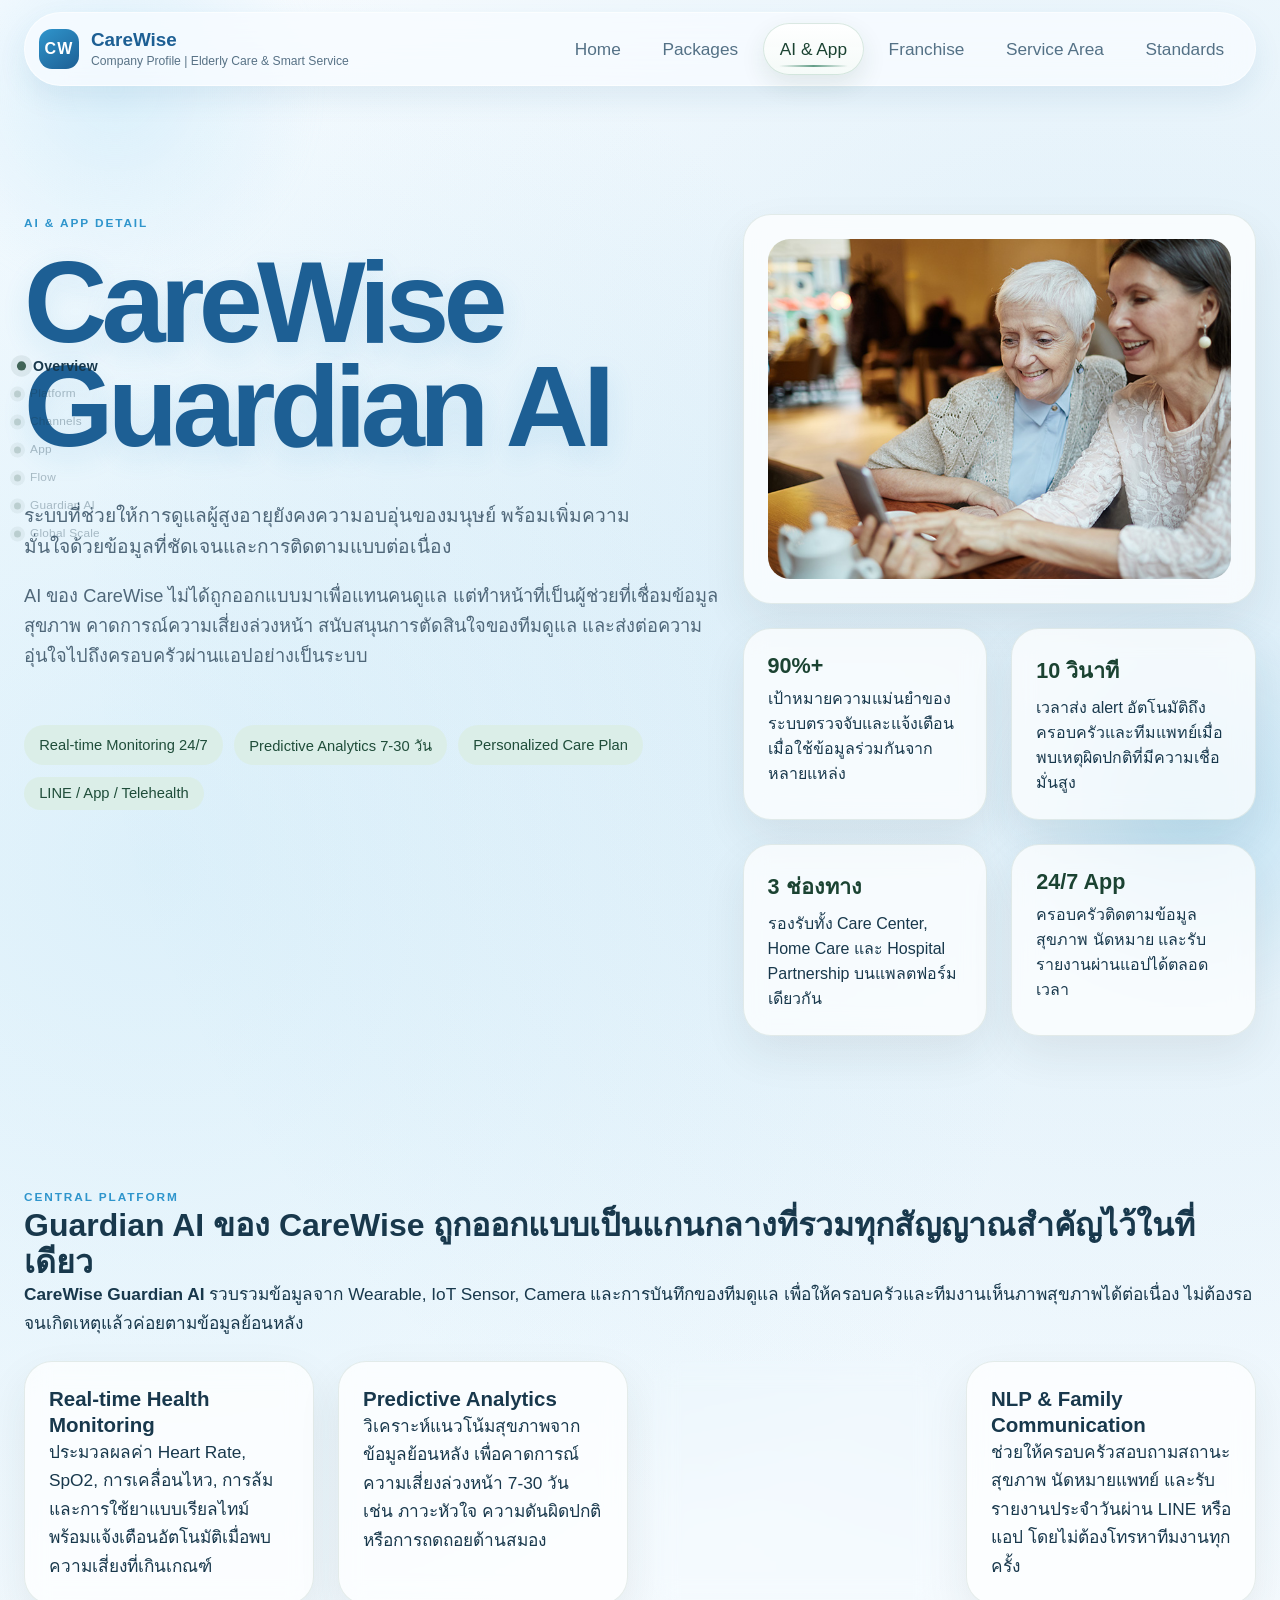
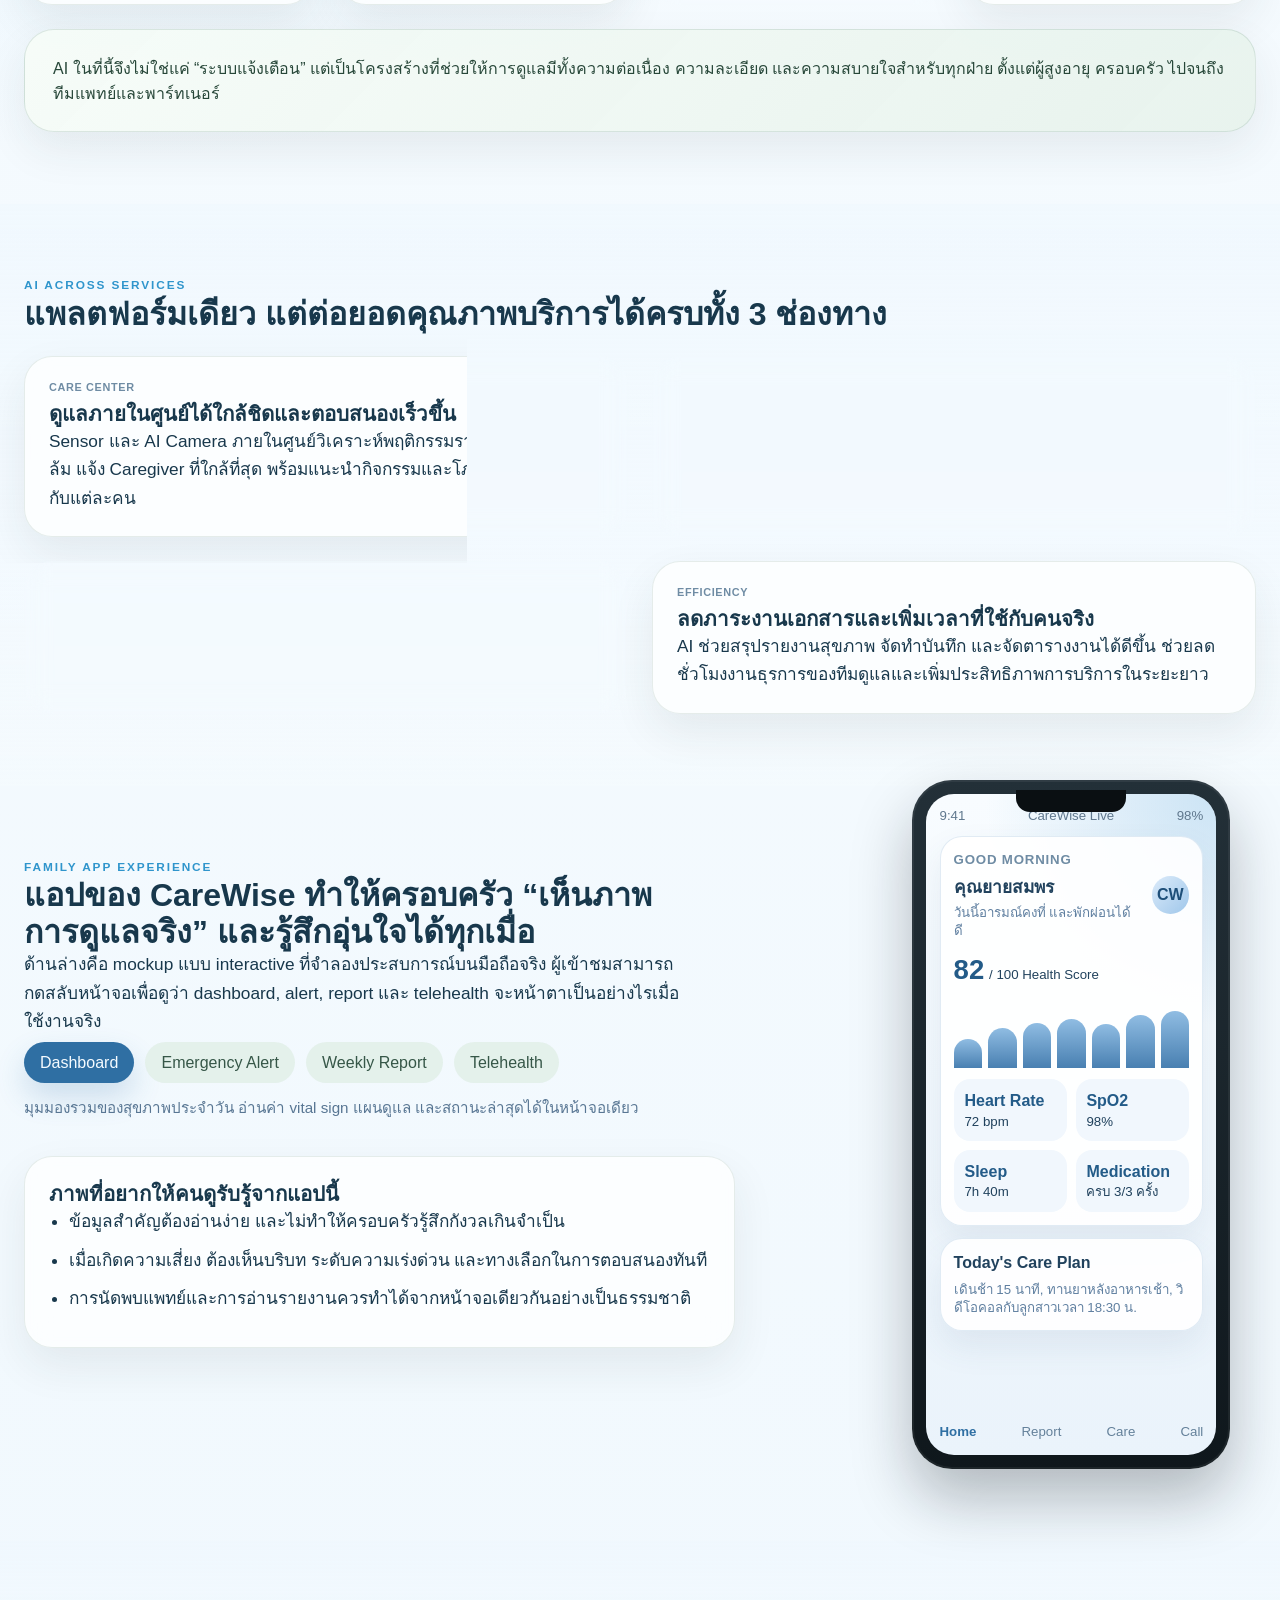
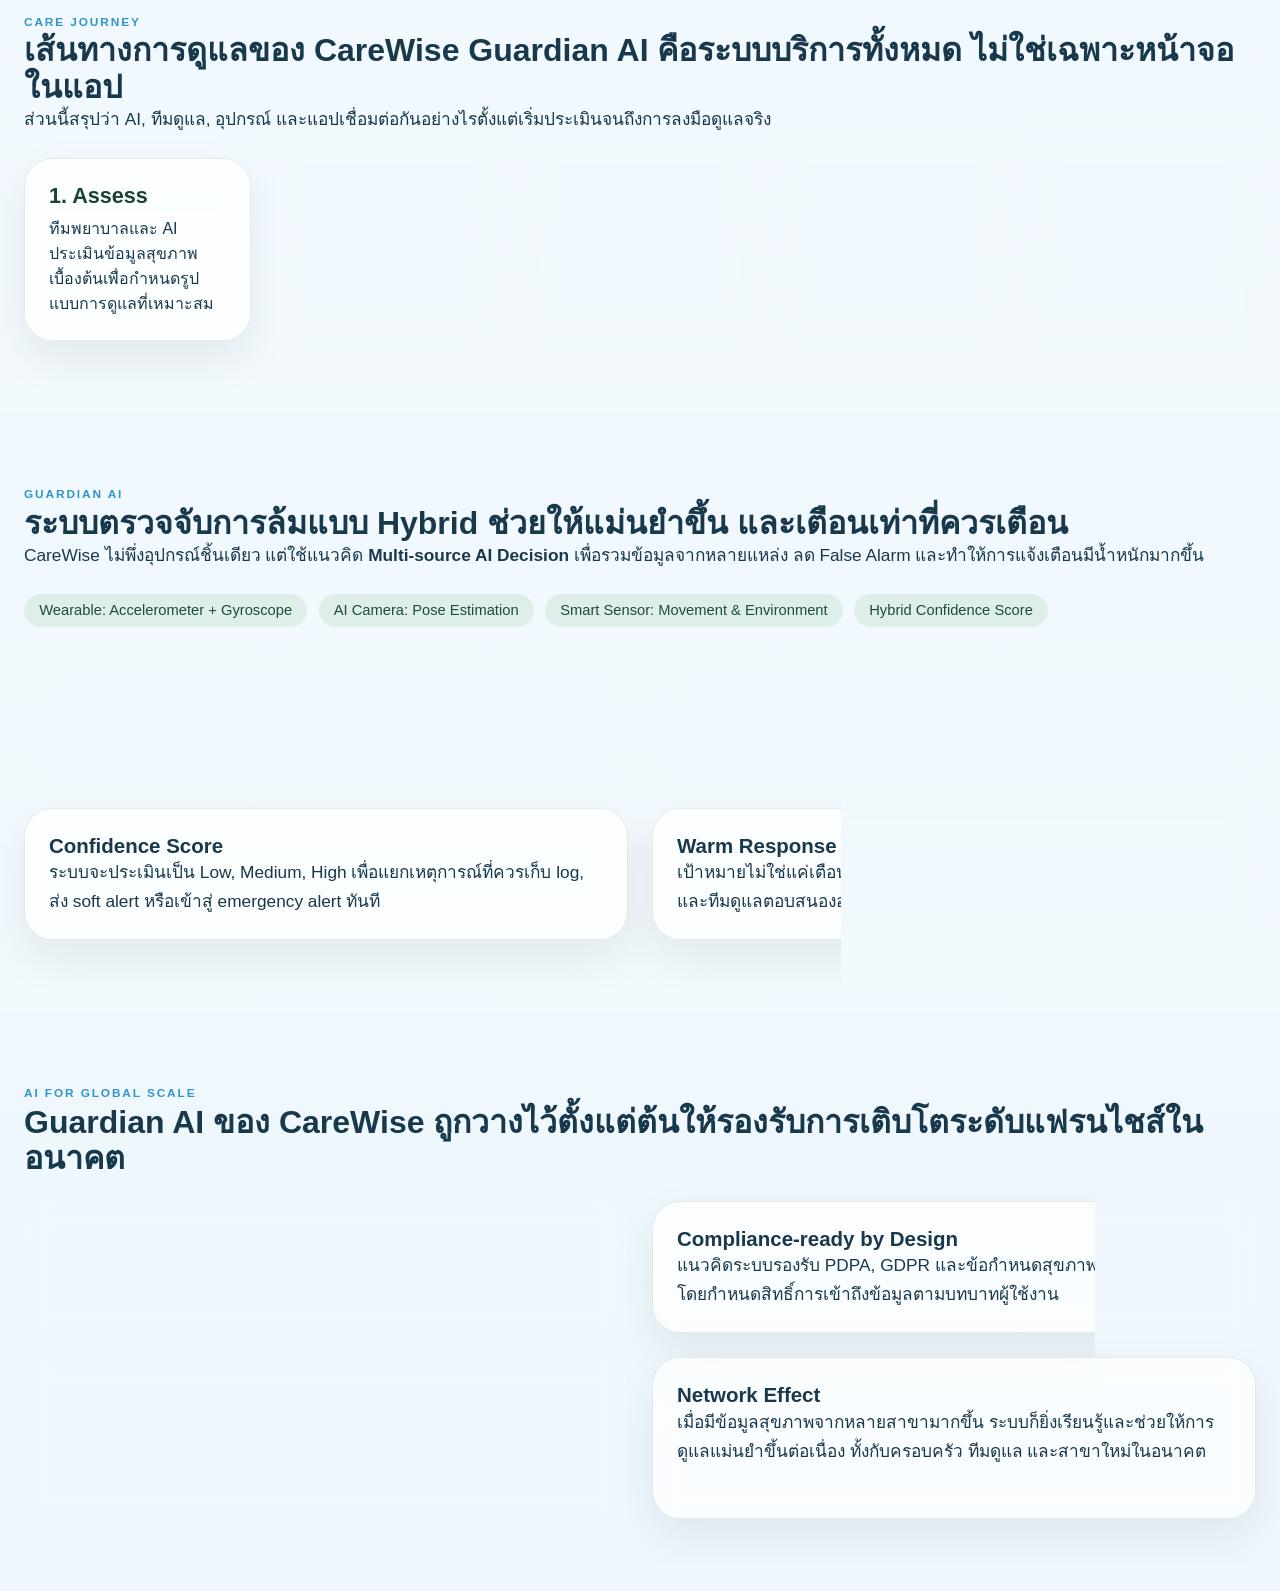
==== commit cfe82bde: "Update ai.html" ====
--- a/ai.html
+++ b/ai.html
@@ -85,7 +85,6 @@
     .phone-nav span.active { color: #2f6fa3; font-weight: 700; }
     .metric-card strong, .timeline-card strong { display: block; font-size: 1.35rem; color: #1b4332; margin-bottom: 0.45rem; }
     .note-band { padding: 1.6rem 1.75rem; border-radius: 30px; background: linear-gradient(135deg, rgba(246,252,248,0.94), rgba(230,242,236,0.92)); border: 1px solid rgba(120,157,140,0.22); color: #274739; box-shadow: 0 18px 44px rgba(34,56,48,0.08); }
-    .source-note { font-size: 0.95rem; color: #5f6f67; margin-top: 0.8rem; }
     @media (max-width: 1100px) { .section-rail { left: 8px; } .section-dot::after { font-size: 0.68rem; } .section-dot.is-active::after { font-size: 0.8rem; } .page-hero-grid, .system-grid, .app-flow, .app-demo-shell { grid-template-columns: repeat(2, minmax(0, 1fr)); } .app-demo-shell { gap: 0.8rem; } .phone-stage { margin-top: -8.5rem; margin-right: 0.6rem; } }
     @media (max-width: 900px) { .section-rail { display: none; } .page-hero { padding-top: 7rem; } .page-hero-grid, .story-grid, .system-grid, .app-grid, .global-grid, .app-flow, .metric-stack, .app-demo-shell { grid-template-columns: 1fr; } .app-demo-shell { margin-top: 0; } .phone-stage { justify-content: center; margin-top: 0; } .app-demo-caption { min-height: 0; } .phone-mockup { width: min(340px, 100%); } }
   </style>
@@ -113,6 +112,7 @@
       <a href="ai.html" aria-current="page">AI &amp; App</a>
       <a href="franchise.html">Franchise</a>
       <a href="service-area.html">Service Area</a>
+      <a href="standards.html">Standards</a>
     </nav>
   </header>
   <main>
@@ -124,7 +124,7 @@
             <h1 class="hero-brand-name">CareWise Guardian AI</h1>
             <p class="hero-brand-subtitle"><br>ระบบที่ช่วยให้การดูแลผู้สูงอายุยังคงความอบอุ่นของมนุษย์ พร้อมเพิ่มความมั่นใจด้วยข้อมูลที่ชัดเจนและการติดตามแบบต่อเนื่อง</p>
           </div>
-          <p class="lead">จากแผนธุรกิจ CareWise, AI ไม่ได้ถูกวางให้มาแทนคนดูแล แต่ทำหน้าที่เป็นผู้ช่วยกลางที่คอยเชื่อมข้อมูลสุขภาพ, คาดการณ์ความเสี่ยงล่วงหน้า, สนับสนุนการตัดสินใจของทีมดูแล และส่งต่อความอุ่นใจไปถึงครอบครัวผ่านแอปอย่างเป็นระบบ</p><br>
+          <p class="lead">AI ของ CareWise ไม่ได้ถูกออกแบบมาเพื่อแทนคนดูแล แต่ทำหน้าที่เป็นผู้ช่วยที่เชื่อมข้อมูลสุขภาพ คาดการณ์ความเสี่ยงล่วงหน้า สนับสนุนการตัดสินใจของทีมดูแล และส่งต่อความอุ่นใจไปถึงครอบครัวผ่านแอปอย่างเป็นระบบ</p><br>
           <div class="feature-chip-row">
             <span class="feature-chip">Real-time Monitoring 24/7</span>
             <span class="feature-chip">Predictive Analytics 7-30 วัน</span>
@@ -143,11 +143,11 @@
         </div>
       </div>
     </section>
-    <section class="content-section" id="platform"><div class="container section-shell"><div class="section-intro" data-reveal><p class="eyebrow">Central Platform</p><h2>Guardian AI ของ CareWise ถูกออกแบบเป็นแกนกลางที่รวมทุกสัญญาณสำคัญไว้ในที่เดียว</h2><p>ในแผนธุรกิจเรียกระบบนี้ว่า <strong>CareWise Guardian AI</strong> ซึ่งรวบรวมข้อมูลจาก Wearable, IoT Sensor, Camera และการบันทึกของทีมดูแล เพื่อให้เห็นภาพสุขภาพแบบต่อเนื่อง ไม่ใช่รอเฉพาะตอนเกิดเหตุ</p></div><div class="system-grid"><article class="story-card" data-reveal><h3>Real-time Health Monitoring</h3><p>ประมวลผลค่า Heart Rate, SpO2, การเคลื่อนไหว, การล้ม และการใช้ยาแบบเรียลไทม์ พร้อมแจ้งเตือนอัตโนมัติเมื่อพบความเสี่ยงที่เกินเกณฑ์</p></article><article class="story-card" data-reveal><h3>Predictive Analytics</h3><p>วิเคราะห์แนวโน้มสุขภาพจากข้อมูลย้อนหลัง เพื่อคาดการณ์ความเสี่ยงล่วงหน้า 7-30 วัน เช่น ภาวะหัวใจ ความดันผิดปกติ หรือการถดถอยด้านสมอง</p></article><article class="story-card" data-reveal><h3>Personalized Care Plan Engine</h3><p>สร้างแผนการดูแลเฉพาะบุคคลจากโรคประจำตัว ยาที่ใช้ พฤติกรรมการนอน-กิน-ออกกำลังกาย และอัปเดตตามข้อมูลล่าสุดทุกสัปดาห์</p></article><article class="story-card" data-reveal><h3>NLP &amp; Family Communication</h3><p>ช่วยให้ครอบครัวสอบถามสถานะสุขภาพ นัดหมายแพทย์ และรับรายงานประจำวันผ่าน LINE หรือแอป โดยไม่ต้องโทรหาทีมงานทุกครั้ง</p></article></div><div class="note-band" data-reveal>AI ในที่นี้จึงไม่ใช่แค่ “ระบบแจ้งเตือน” แต่เป็นโครงสร้างที่ช่วยให้การดูแลมีทั้งความต่อเนื่อง ความละเอียด และความสบายใจสำหรับทุกฝ่าย ตั้งแต่ผู้สูงอายุ ครอบครัว ไปจนถึงทีมแพทย์และพาร์ทเนอร์</div></div></section>
-    <section class="content-section tone-soft" id="channels"><div class="container section-shell"><div class="section-intro" data-reveal><p class="eyebrow">AI Across Services</p><h2>แพลตฟอร์มเดียว แต่ต่อยอดคุณภาพบริการได้ครบทั้ง 3 ช่องทางหลักของธุรกิจ</h2></div><div class="story-grid"><article class="story-card" data-reveal><span class="mini-label">Care Center</span><h3>ดูแลภายในศูนย์ได้ใกล้ชิดและตอบสนองเร็วขึ้น</h3><p>Sensor และ AI Camera ภายในศูนย์วิเคราะห์พฤติกรรมรายวัน ตรวจจับการล้ม แจ้ง Caregiver ที่ใกล้ที่สุด พร้อมแนะนำกิจกรรมและโภชนาการให้เหมาะกับแต่ละคน</p></article><article class="story-card" data-reveal><span class="mini-label">Home Care</span><h3>ช่วยทีมเยี่ยมบ้านทำงานแม่นขึ้นโดยไม่ทิ้งความเป็นมนุษย์</h3><p>Caregiver ที่บ้านบันทึกข้อมูลผ่านแอป ส่วน AI ช่วยจัดลำดับการเยี่ยม วิเคราะห์รายงานสุขภาพ และแจ้งเตือนเมื่อมีค่าที่เบี่ยงเบนจากเกณฑ์</p></article><article class="story-card" data-reveal><span class="mini-label">Hospital B2B</span><h3>เชื่อมการดูแลหลังออกจากโรงพยาบาลให้ต่อเนื่อง</h3><p>แพลตฟอร์มเชื่อมต่อกับระบบโรงพยาบาลผ่าน Secure API เพื่อให้แพทย์ติดตามผู้ป่วยหลัง Discharge ได้ต่อเนื่อง และลดโอกาสกลับเข้า Admit ซ้ำ</p></article><article class="story-card" data-reveal><span class="mini-label">Efficiency</span><h3>ลดภาระงานเอกสารและเพิ่มเวลาที่ใช้กับคนจริง</h3><p>AI ช่วยสรุปรายงานสุขภาพ จัดทำบันทึก และจัดตารางงานได้ดีขึ้น ช่วยลดชั่วโมงงานธุรการของทีมดูแลและเพิ่มประสิทธิภาพการบริการในระยะยาว</p></article></div></div></section>
+    <section class="content-section" id="platform"><div class="container section-shell"><div class="section-intro" data-reveal><p class="eyebrow">Central Platform</p><h2>Guardian AI ของ CareWise ถูกออกแบบเป็นแกนกลางที่รวมทุกสัญญาณสำคัญไว้ในที่เดียว</h2><p><strong>CareWise Guardian AI</strong> รวบรวมข้อมูลจาก Wearable, IoT Sensor, Camera และการบันทึกของทีมดูแล เพื่อให้ครอบครัวและทีมงานเห็นภาพสุขภาพได้ต่อเนื่อง ไม่ต้องรอจนเกิดเหตุแล้วค่อยตามข้อมูลย้อนหลัง</p></div><div class="system-grid"><article class="story-card" data-reveal><h3>Real-time Health Monitoring</h3><p>ประมวลผลค่า Heart Rate, SpO2, การเคลื่อนไหว, การล้ม และการใช้ยาแบบเรียลไทม์ พร้อมแจ้งเตือนอัตโนมัติเมื่อพบความเสี่ยงที่เกินเกณฑ์</p></article><article class="story-card" data-reveal><h3>Predictive Analytics</h3><p>วิเคราะห์แนวโน้มสุขภาพจากข้อมูลย้อนหลัง เพื่อคาดการณ์ความเสี่ยงล่วงหน้า 7-30 วัน เช่น ภาวะหัวใจ ความดันผิดปกติ หรือการถดถอยด้านสมอง</p></article><article class="story-card" data-reveal><h3>Personalized Care Plan Engine</h3><p>สร้างแผนการดูแลเฉพาะบุคคลจากโรคประจำตัว ยาที่ใช้ พฤติกรรมการนอน-กิน-ออกกำลังกาย และอัปเดตตามข้อมูลล่าสุดทุกสัปดาห์</p></article><article class="story-card" data-reveal><h3>NLP &amp; Family Communication</h3><p>ช่วยให้ครอบครัวสอบถามสถานะสุขภาพ นัดหมายแพทย์ และรับรายงานประจำวันผ่าน LINE หรือแอป โดยไม่ต้องโทรหาทีมงานทุกครั้ง</p></article></div><div class="note-band" data-reveal>AI ในที่นี้จึงไม่ใช่แค่ “ระบบแจ้งเตือน” แต่เป็นโครงสร้างที่ช่วยให้การดูแลมีทั้งความต่อเนื่อง ความละเอียด และความสบายใจสำหรับทุกฝ่าย ตั้งแต่ผู้สูงอายุ ครอบครัว ไปจนถึงทีมแพทย์และพาร์ทเนอร์</div></div></section>
+    <section class="content-section tone-soft" id="channels"><div class="container section-shell"><div class="section-intro" data-reveal><p class="eyebrow">AI Across Services</p><h2>แพลตฟอร์มเดียว แต่ต่อยอดคุณภาพบริการได้ครบทั้ง 3 ช่องทาง</h2></div><div class="story-grid"><article class="story-card" data-reveal><span class="mini-label">Care Center</span><h3>ดูแลภายในศูนย์ได้ใกล้ชิดและตอบสนองเร็วขึ้น</h3><p>Sensor และ AI Camera ภายในศูนย์วิเคราะห์พฤติกรรมรายวัน ตรวจจับการล้ม แจ้ง Caregiver ที่ใกล้ที่สุด พร้อมแนะนำกิจกรรมและโภชนาการให้เหมาะกับแต่ละคน</p></article><article class="story-card" data-reveal><span class="mini-label">Home Care</span><h3>ช่วยทีมเยี่ยมบ้านทำงานแม่นขึ้นโดยไม่ทิ้งความเป็นมนุษย์</h3><p>Caregiver ที่บ้านบันทึกข้อมูลผ่านแอป ส่วน AI ช่วยจัดลำดับการเยี่ยม วิเคราะห์รายงานสุขภาพ และแจ้งเตือนเมื่อมีค่าที่เบี่ยงเบนจากเกณฑ์</p></article><article class="story-card" data-reveal><span class="mini-label">Hospital B2B</span><h3>เชื่อมการดูแลหลังออกจากโรงพยาบาลให้ต่อเนื่อง</h3><p>แพลตฟอร์มเชื่อมต่อกับระบบโรงพยาบาลผ่าน Secure API เพื่อให้แพทย์ติดตามผู้ป่วยหลัง Discharge ได้ต่อเนื่อง และลดโอกาสกลับเข้า Admit ซ้ำ</p></article><article class="story-card" data-reveal><span class="mini-label">Efficiency</span><h3>ลดภาระงานเอกสารและเพิ่มเวลาที่ใช้กับคนจริง</h3><p>AI ช่วยสรุปรายงานสุขภาพ จัดทำบันทึก และจัดตารางงานได้ดีขึ้น ช่วยลดชั่วโมงงานธุรการของทีมดูแลและเพิ่มประสิทธิภาพการบริการในระยะยาว</p></article></div></div></section>
     <section class="content-section" id="app"><div class="container section-shell app-shell"><div class="section-intro" data-reveal><p class="eyebrow">Family App Experience</p><h2>แอปของ CareWise ทำให้ครอบครัว “เห็นภาพการดูแลจริง” และรู้สึกอุ่นใจได้ทุกเมื่อ</h2><p>ด้านล่างคือ mockup แบบ interactive ที่จำลองประสบการณ์บนมือถือจริง ผู้เข้าชมสามารถกดสลับหน้าจอเพื่อดูว่า dashboard, alert, report และ telehealth จะหน้าตาเป็นอย่างไรเมื่อใช้งานจริง</p></div><div class="app-demo-shell"><div class="app-demo-panel" data-reveal><div class="app-demo-tabs" role="tablist" aria-label="App screens"><button class="app-demo-tab is-active" type="button" data-screen="dashboard" role="tab" aria-selected="true">Dashboard</button><button class="app-demo-tab" type="button" data-screen="alert" role="tab" aria-selected="false">Emergency Alert</button><button class="app-demo-tab" type="button" data-screen="report" role="tab" aria-selected="false">Weekly Report</button><button class="app-demo-tab" type="button" data-screen="telehealth" role="tab" aria-selected="false">Telehealth</button></div><p class="app-demo-caption" data-demo-caption>มุมมองรวมของสุขภาพประจำวัน อ่านค่า vital sign แผนดูแล และสถานะล่าสุดได้ในหน้าจอเดียว</p><article class="app-card"><h3>ภาพที่อยากให้คนดูรับรู้จากแอปนี้</h3><ul class="clean-list"><li>ข้อมูลสำคัญต้องอ่านง่าย และไม่ทำให้ครอบครัวรู้สึกกังวลเกินจำเป็น</li><li>เมื่อเกิดความเสี่ยง ต้องเห็นบริบท ระดับความเร่งด่วน และทางเลือกในการตอบสนองทันที</li><li>การนัดพบแพทย์และการอ่านรายงานควรทำได้จากหน้าจอเดียวกันอย่างเป็นธรรมชาติ</li></ul></article></div><div class="phone-stage" data-reveal><div class="phone-mockup"><div class="phone-screen"><section class="screen-view is-active" data-screen-view="dashboard"><div class="status-bar"><span>9:41</span><span>CareWise Live</span><span>98%</span></div><div class="app-shell-card"><div class="greeting-row"><div><span class="mini-label">Good Morning</span><h3 style="margin:0.35rem 0 0;">คุณยายสมพร</h3><p style="margin:0.35rem 0 0; color:#5f7fa0;">วันนี้อารมณ์คงที่ และพักผ่อนได้ดี</p></div><div class="avatar-badge">CW</div></div><div class="health-score"><strong>82</strong><span>/ 100 Health Score</span></div><div class="mini-chart"><span style="height:42%;"></span><span style="height:58%;"></span><span style="height:66%;"></span><span style="height:72%;"></span><span style="height:64%;"></span><span style="height:78%;"></span><span style="height:84%;"></span></div><div class="metric-pills"><div class="metric-pill"><strong>Heart Rate</strong><span>72 bpm</span></div><div class="metric-pill"><strong>SpO2</strong><span>98%</span></div><div class="metric-pill"><strong>Sleep</strong><span>7h 40m</span></div><div class="metric-pill"><strong>Medication</strong><span>ครบ 3/3 ครั้ง</span></div></div></div><div class="app-shell-card"><strong>Today's Care Plan</strong><p style="margin:0.5rem 0 0; color:#5f7fa0;">เดินช้า 15 นาที, ทานยาหลังอาหารเช้า, วิดีโอคอลกับลูกสาวเวลา 18:30 น.</p></div><div class="phone-nav"><span class="active">Home</span><span>Report</span><span>Care</span><span>Call</span></div></section><section class="screen-view" data-screen-view="alert"><div class="status-bar"><span>10:02</span><span>Emergency Alert</span><span>4G</span></div><div class="alert-card"><strong>High Confidence Alert</strong><h3 style="margin:0.55rem 0;">พบการทรุดตัวผิดปกติในห้องนั่งเล่น</h3><p style="margin:0; color:#8b4a22;">Guardian AI ตรวจพบความเสี่ยงสูงจาก Camera และ Wearable พร้อมส่งสัญญาณถึงครอบครัวและ Caregiver ใกล้ที่สุดแล้ว</p><div class="alert-actions"><span class="action-chip">Call Care Team</span><span class="action-chip soft">Open Camera Log</span></div></div><div class="app-shell-card"><strong>Response Timeline</strong><div class="report-list"><div class="report-item"><span>10:02 ระบบแจ้งเตือน</span><strong>Done</strong></div><div class="report-item"><span>10:03 โทรหาคุณยาย</span><strong>Done</strong></div><div class="report-item"><span>10:05 Caregiver กำลังเดินทาง</span><strong>ETA 4 min</strong></div></div></div><div class="phone-nav"><span>Home</span><span class="active">Alert</span><span>Care</span><span>Call</span></div></section><section class="screen-view" data-screen-view="report"><div class="status-bar"><span>18:16</span><span>Weekly Report</span><span>Wi-Fi</span></div><div class="app-shell-card"><span class="mini-label">Week Summary</span><h3 style="margin:0.45rem 0;">รายงานสุขภาพประจำสัปดาห์</h3><p style="margin:0; color:#5f7fa0;">แนวโน้มโดยรวมดีขึ้นจากสัปดาห์ก่อน โดยเฉพาะการนอนและการทานยา</p><div class="report-list"><div class="report-item"><span>Sleep Consistency</span><strong>ดีขึ้น 12%</strong></div><div class="report-item"><span>Fall Risk</span><strong>Low</strong></div><div class="report-item"><span>Medication Adherence</span><strong>100%</strong></div><div class="report-item"><span>Mood & Activity</span><strong>Stable</strong></div></div></div><div class="app-shell-card"><strong>AI Recommendation</strong><p style="margin:0.45rem 0 0; color:#5f7fa0;">แนะนำคงกิจกรรมเดินช่วงเช้า และเพิ่มการฝึกสมองเบา ๆ 3 ครั้งต่อสัปดาห์</p></div><div class="phone-nav"><span>Home</span><span class="active">Report</span><span>Care</span><span>Call</span></div></section><section class="screen-view" data-screen-view="telehealth"><div class="status-bar"><span>19:10</span><span>Telehealth</span><span>HD</span></div><div class="app-shell-card"><span class="mini-label">Next Session</span><div class="doctor-row"><div class="doctor-avatar">DR</div><div><strong>พญ. พิมพ์ชนก</strong><p style="margin:0.2rem 0 0; color:#5f7fa0;">Geriatric Telehealth นัดหมาย 19:30 น.</p></div></div><div class="telehealth-actions"><span class="action-chip">Join Call</span><span class="action-chip soft">Reschedule</span></div></div><div class="call-window"><div><strong>Pre-call Notes</strong><p style="margin:0.45rem 0 0; color:#dcecff;">วันนี้ควรพูดคุยเรื่องการนอนและอาการเวียนศีรษะที่ลดลงหลังปรับยา</p></div><div style="display:flex; justify-content:space-between; align-items:center;"><span>Family connected</span><span>Mic on</span></div></div><div class="phone-nav"><span>Home</span><span>Report</span><span>Care</span><span class="active">Call</span></div></section></div></div></div></div></section><section class="content-section tone-soft" id="service-flow"><div class="container section-shell"><div class="section-intro" data-reveal><p class="eyebrow">Care Journey</p><h2>เส้นทางการดูแลของ CareWise Guardian AI คือระบบบริการทั้งหมด ไม่ใช่เฉพาะหน้าจอในแอป</h2><p>ส่วนนี้สรุปว่า AI, ทีมดูแล, อุปกรณ์ และแอปเชื่อมต่อกันอย่างไรตั้งแต่เริ่มประเมินจนถึงการลงมือดูแลจริง</p></div><div class="app-flow"><article class="timeline-card" data-reveal><strong>1. Assess</strong><span>ทีมพยาบาลและ AI ประเมินข้อมูลสุขภาพเบื้องต้นเพื่อกำหนดรูปแบบการดูแลที่เหมาะสม</span></article><article class="timeline-card" data-reveal><strong>2. Install</strong><span>ติดตั้งอุปกรณ์ IoT ที่บ้านหรือภายในศูนย์ พร้อมเชื่อมข้อมูลเข้าสู่ระบบกลาง</span></article><article class="timeline-card" data-reveal><strong>3. Monitor</strong><span>AI ทำงานตลอด 24/7 เพื่อเฝ้าระวัง แจ้งเตือน และสรุปข้อมูลสำคัญให้อ่านง่าย</span></article><article class="timeline-card" data-reveal><strong>4. Report</strong><span>ครอบครัวรับรายงานรายสัปดาห์ ส่วนโรงพยาบาลหรือพาร์ทเนอร์รับข้อมูลที่เชื่อมต่อผ่านระบบ</span></article><article class="timeline-card" data-reveal><strong>5. Act</strong><span>นัด Telehealth ปรับแผนดูแล หรือส่งทีมดูแลเข้าพบได้รวดเร็วเมื่อระบบเห็นความเสี่ยง</span></article></div></div></section>
-    <section class="content-section tone-soft" id="fall-detection"><div class="container section-shell"><div class="section-intro" data-reveal><p class="eyebrow">Guardian AI</p><h2>ระบบตรวจจับการล้มแบบ Hybrid ช่วยให้แม่นยำขึ้น และเตือนเท่าที่ควรเตือน</h2><p>CareWise ไม่พึ่งอุปกรณ์ชิ้นเดียว แต่ใช้แนวคิด <strong>Multi-source AI Decision</strong> เพื่อรวมข้อมูลจากหลายแหล่ง ลด False Alarm และทำให้การแจ้งเตือนมีน้ำหนักมากขึ้น</p></div><div class="device-list" data-reveal><span class="device-pill">Wearable: Accelerometer + Gyroscope</span><span class="device-pill">AI Camera: Pose Estimation</span><span class="device-pill">Smart Sensor: Movement &amp; Environment</span><span class="device-pill">Hybrid Confidence Score</span></div><div class="story-grid"><article class="story-card" data-reveal><h3>Wearable</h3><p>เหมาะกับการตรวจจับแรงกระแทกและการล้มแรง โดยเฉพาะกรณีนอกบ้านหรือผู้สูงอายุยังเคลื่อนไหวได้มาก</p></article><article class="story-card" data-reveal><h3>AI Camera</h3><p>ช่วยเห็นการทรุดตัว หน้ามืด หรือล้มช้าได้ดีขึ้น แม้ไม่ได้สวมอุปกรณ์ และยังวางแนวทางรักษาความเป็นส่วนตัวไว้ชัดเจน</p></article><article class="story-card" data-reveal><h3>Confidence Score</h3><p>ระบบจะประเมินเป็น Low, Medium, High เพื่อแยกเหตุการณ์ที่ควรเก็บ log, ส่ง soft alert หรือเข้าสู่ emergency alert ทันที</p></article><article class="story-card" data-reveal><h3>Warm Response</h3><p>เป้าหมายไม่ใช่แค่เตือนเร็ว แต่เตือนอย่างมีบริบท เพื่อให้ครอบครัวรู้สึกมั่นใจ และทีมดูแลตอบสนองอย่างเหมาะสมไม่ตื่นตระหนกเกินจำเป็น</p></article></div></div></section>
-    <section class="content-section" id="global"><div class="container section-shell"><div class="section-intro" data-reveal><p class="eyebrow">AI For Global Scale</p><h2>Guardian AI ของ CareWise ถูกวางไว้ตั้งแต่ต้นให้รองรับการเติบโตระดับแฟรนไชส์ในอนาคต</h2></div><div class="global-grid"><article class="global-card" data-reveal><h3>Multi-language AI Engine</h3><p>รองรับภาษาไทย อังกฤษ ญี่ปุ่น จีน และภาษาอาเซียนอื่น ๆ เพื่อให้ประสบการณ์ของผู้ใช้สอดคล้องกันแม้ขยายไปต่างประเทศ</p></article><article class="global-card" data-reveal><h3>Compliance-ready by Design</h3><p>แนวคิดระบบรองรับ PDPA, GDPR และข้อกำหนดสุขภาพของแต่ละประเทศ โดยกำหนดสิทธิ์การเข้าถึงข้อมูลตามบทบาทผู้ใช้งาน</p></article><article class="global-card" data-reveal><h3>AI-driven Franchise Quality Score</h3><p>ช่วยให้สำนักงานใหญ่เห็นคุณภาพของแต่ละสาขาจาก Response Time, Health Outcome, Staff Compliance และ Customer Satisfaction แบบต่อเนื่อง</p></article><article class="global-card" data-reveal><h3>Network Effect</h3><p>เมื่อมีข้อมูลสุขภาพจากหลายสาขามากขึ้น โมเดลก็ยิ่งเรียนรู้และแม่นยำขึ้น ทำให้ “ยิ่งโต ยิ่งฉลาด” ตามแนวคิดในแผนธุรกิจ</p></article></div><p class="source-note" data-reveal>หน้า AI นี้สรุปและเรียบเรียงจากหัวข้อ AI Strategy, Service Flow, อุปกรณ์เทคโนโลยีหลัก และแผนการขยายธุรกิจในไฟล์ Carewise_BusinessPlan_2569_v7.docx</p></div></section>
+    <section class="content-section tone-soft" id="fall-detection"><div class="container section-shell"><div class="section-intro" data-reveal><p class="eyebrow">Guardian AI</p><h2>ระบบตรวจจับการล้มแบบ Hybrid ช่วยให้แม่นยำขึ้น และเตือนเท่าที่ควรเตือน</h2><p>CareWise ไม่พึ่งอุปกรณ์ชิ้นเดียว แต่ใช้แนวคิด <strong>Multi-source AI Decision</strong> เพื่อรวมข้อมูลจากหลายแหล่ง ลด False Alarm และทำให้การแจ้งเตือนมีน้ำหนักมากขึ้น</p></div><div class="device-list" data-reveal><span class="device-pill">Wearable: Accelerometer + Gyroscope</span><span class="device-pill">AI Camera: Pose Estimation</span><span class="device-pill">Smart Sensor: Movement &amp; Environment</span><span class="device-pill">Hybrid Confidence Score</span></div><div class="story-grid"><article class="story-card" data-reveal><h3>Wearable</h3><p>เหมาะกับการตรวจจับแรงกระแทกและการล้มที่รุนแรง โดยเฉพาะกรณีนอกบ้านหรือผู้สูงอายุยังเคลื่อนไหวได้มาก</p></article><article class="story-card" data-reveal><h3>AI Camera</h3><p>ช่วยเห็นการทรุดตัว หน้ามืด หรือล้มช้าได้ดีขึ้น แม้ไม่ได้สวมอุปกรณ์ และยังวางแนวทางรักษาความเป็นส่วนตัวไว้ชัดเจน</p></article><article class="story-card" data-reveal><h3>Confidence Score</h3><p>ระบบจะประเมินเป็น Low, Medium, High เพื่อแยกเหตุการณ์ที่ควรเก็บ log, ส่ง soft alert หรือเข้าสู่ emergency alert ทันที</p></article><article class="story-card" data-reveal><h3>Warm Response</h3><p>เป้าหมายไม่ใช่แค่เตือนเร็ว แต่เตือนอย่างมีบริบท เพื่อให้ครอบครัวรู้สึกมั่นใจ และทีมดูแลตอบสนองอย่างเหมาะสมไม่ตื่นตระหนกเกินจำเป็น</p></article></div></div></section>
+    <section class="content-section" id="global"><div class="container section-shell"><div class="section-intro" data-reveal><p class="eyebrow">AI For Global Scale</p><h2>Guardian AI ของ CareWise ถูกวางไว้ตั้งแต่ต้นให้รองรับการเติบโตระดับแฟรนไชส์ในอนาคต</h2></div><div class="global-grid"><article class="global-card" data-reveal><h3>Multi-language AI Engine</h3><p>รองรับภาษาไทย อังกฤษ ญี่ปุ่น จีน และภาษาอาเซียนอื่น ๆ เพื่อให้ประสบการณ์ของผู้ใช้สอดคล้องกันแม้ขยายไปต่างประเทศ</p></article><article class="global-card" data-reveal><h3>Compliance-ready by Design</h3><p>แนวคิดระบบรองรับ PDPA, GDPR และข้อกำหนดสุขภาพของแต่ละประเทศ โดยกำหนดสิทธิ์การเข้าถึงข้อมูลตามบทบาทผู้ใช้งาน</p></article><article class="global-card" data-reveal><h3>AI-driven Franchise Quality Score</h3><p>ช่วยให้สำนักงานใหญ่เห็นคุณภาพของแต่ละสาขาจาก Response Time, Health Outcome, Staff Compliance และ Customer Satisfaction แบบต่อเนื่อง</p></article><article class="global-card" data-reveal><h3>Network Effect</h3><p>เมื่อมีข้อมูลสุขภาพจากหลายสาขามากขึ้น ระบบก็ยิ่งเรียนรู้และช่วยให้การดูแลแม่นยำขึ้นต่อเนื่อง ทั้งกับครอบครัว ทีมดูแล และสาขาใหม่ในอนาคต</p></article></div></div></section>
   </main>
   <button class="back-to-top" id="backToTop" type="button" aria-label="Back to top">↑</button>
   <script src="script.js"></script>
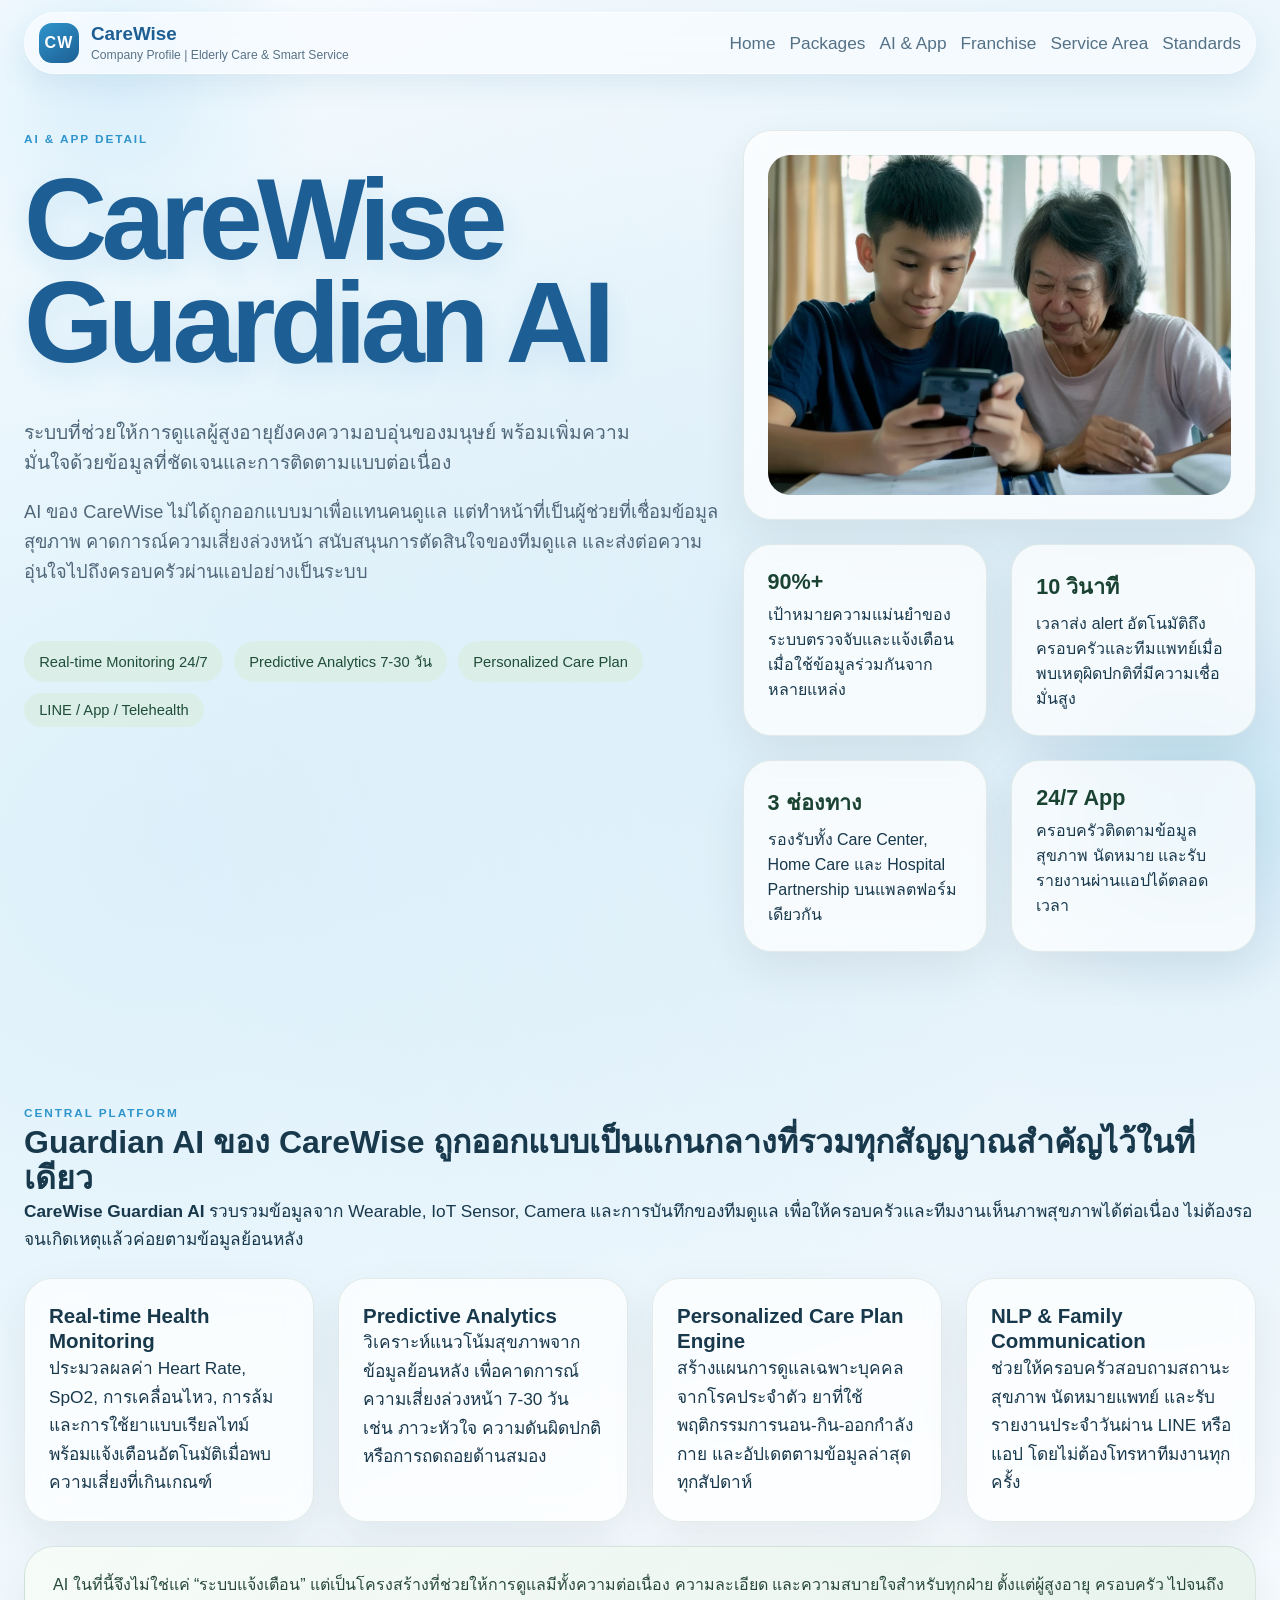
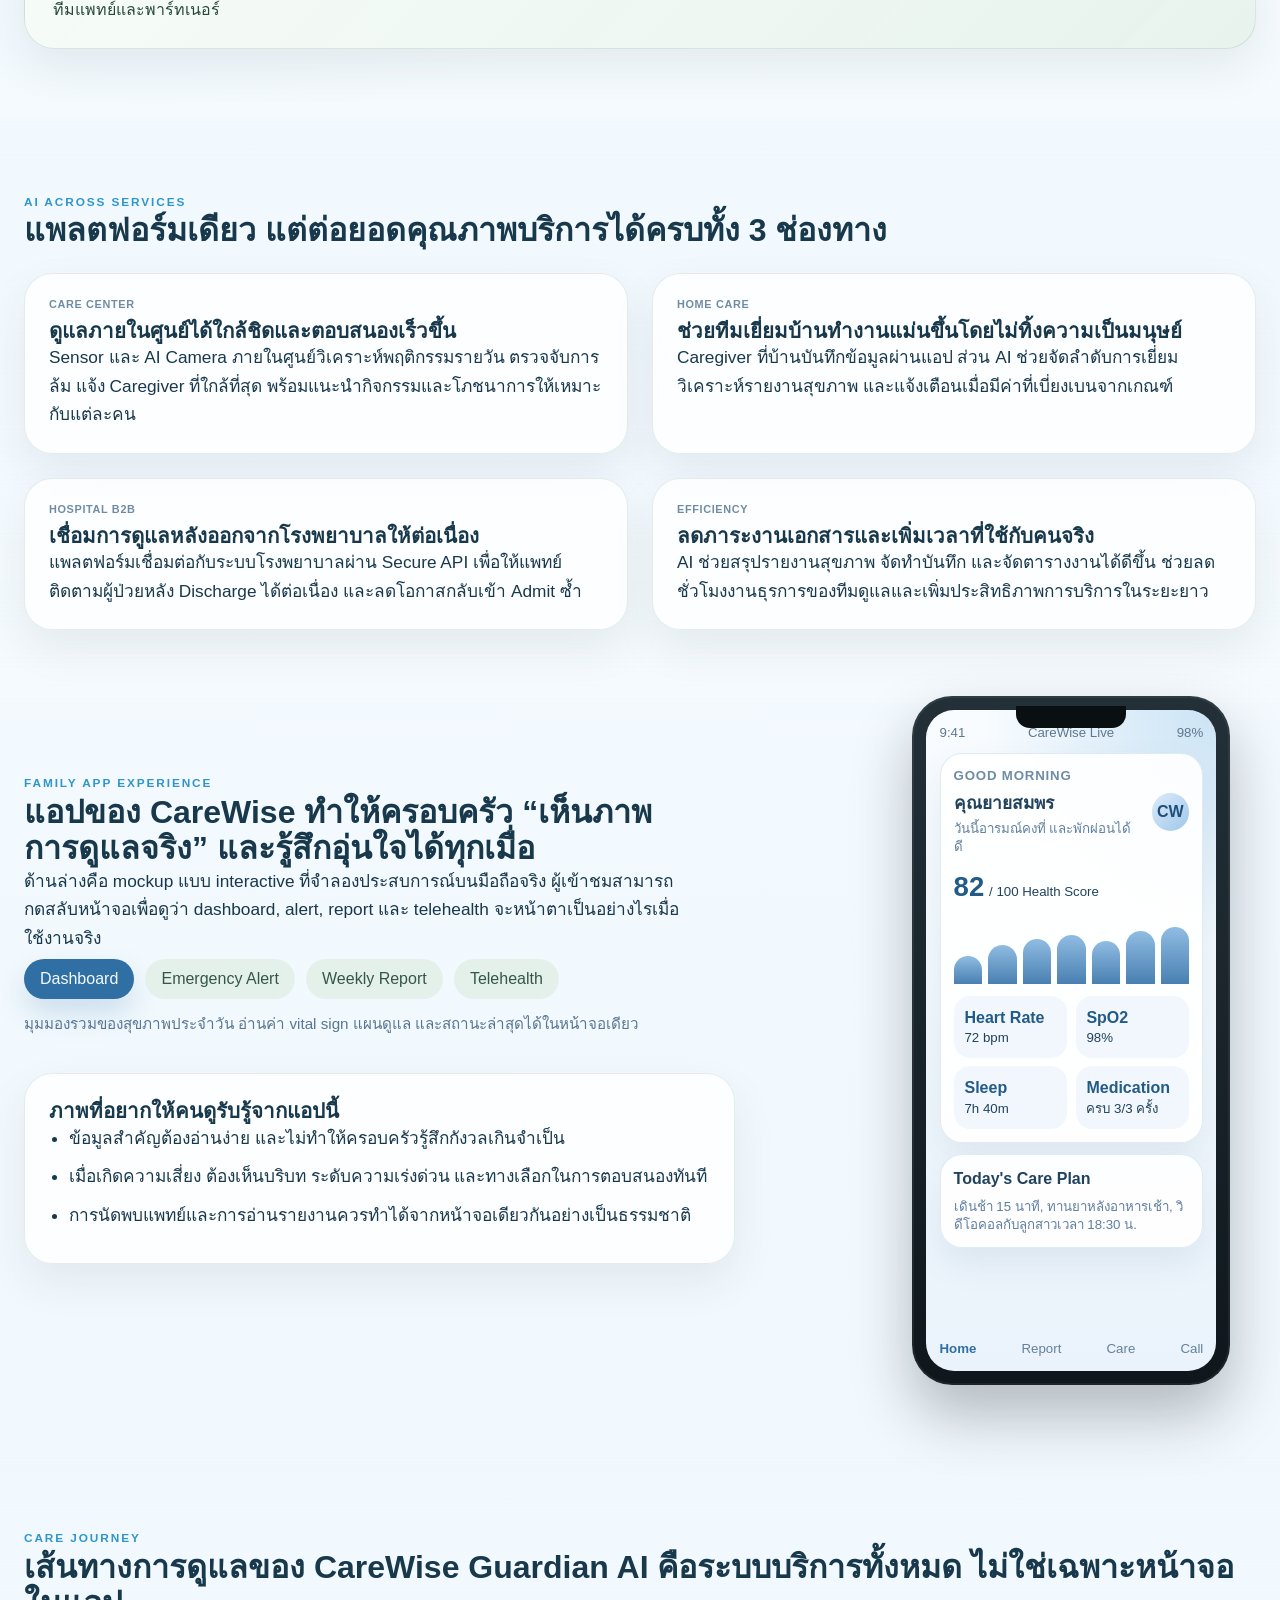
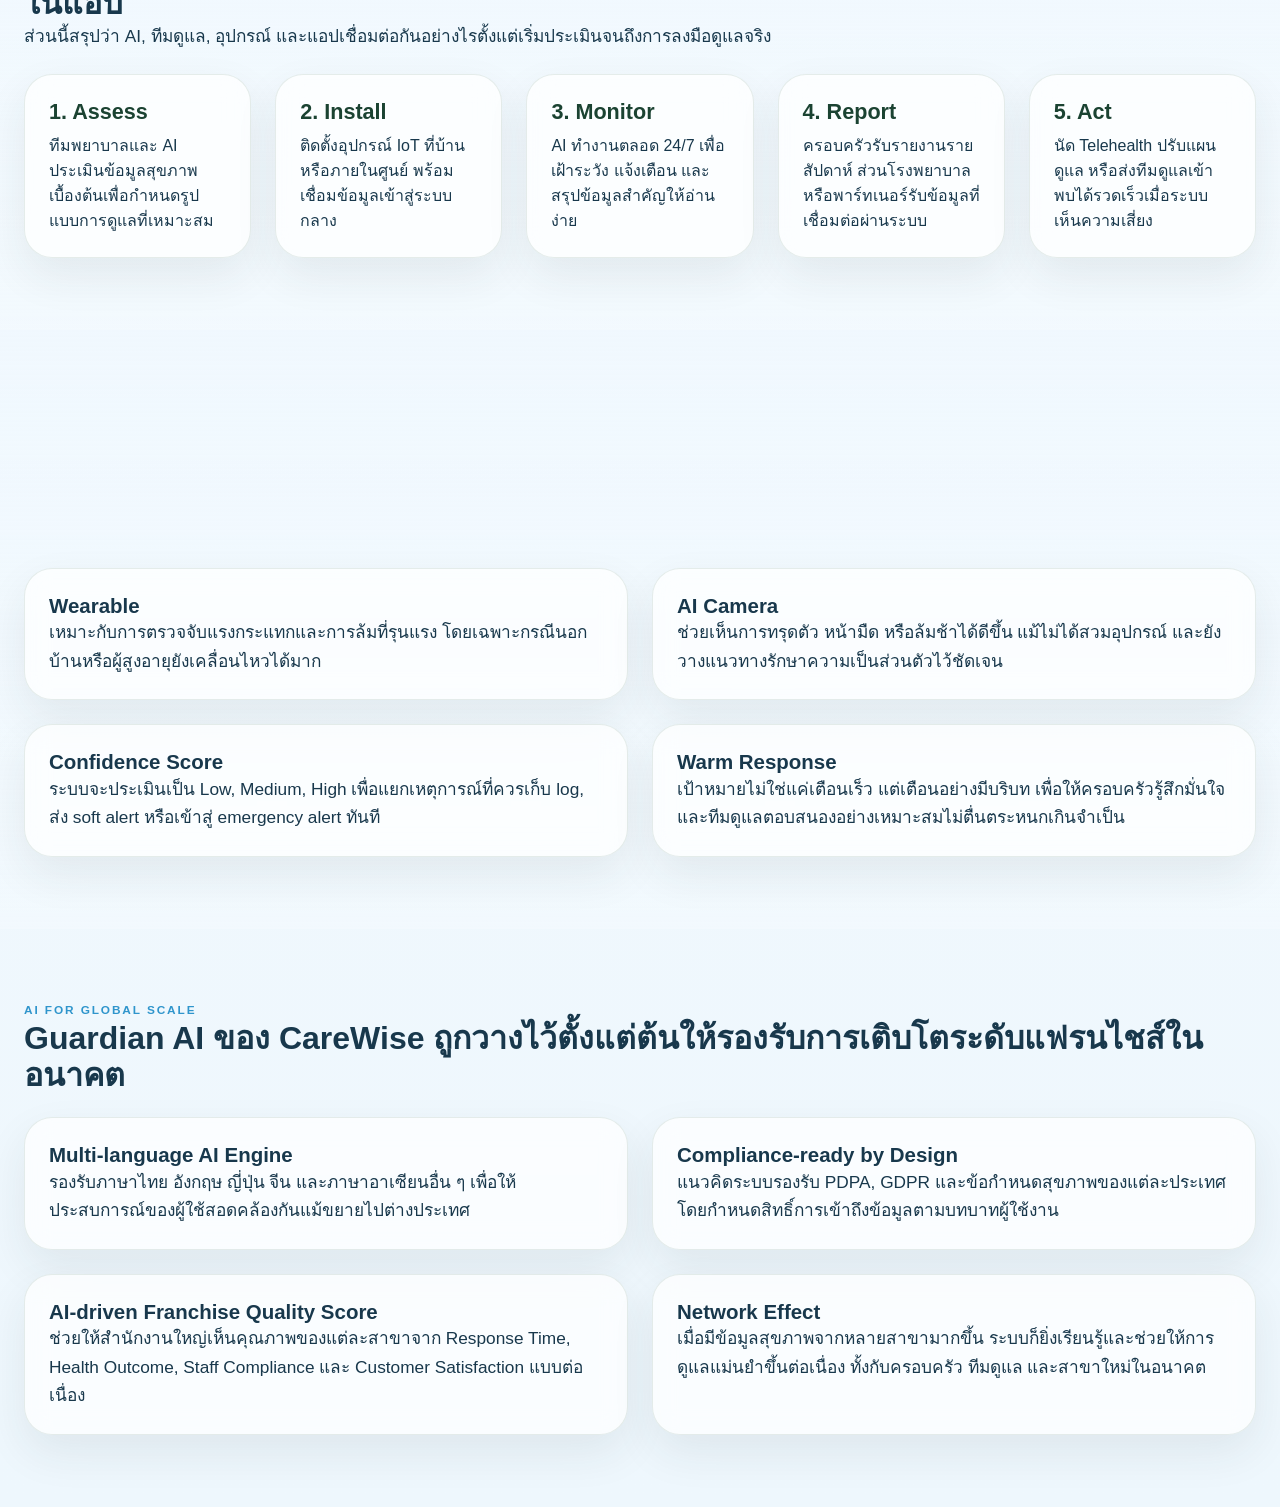
==== commit 27d52a06: "Update ai.html" ====
--- a/ai.html
+++ b/ai.html
@@ -4,27 +4,15 @@
   <meta charset="UTF-8">
   <meta name="viewport" content="width=device-width, initial-scale=1.0">
   <title>CareWise | AI & App</title>
+  <meta name="description" content="CareWise Guardian AI ระบบ AI ดูแลผู้สูงอายุแบบเรียลไทม์ ติดตามสุขภาพ แจ้งเตือนภาวะฉุกเฉิน และรายงานให้ครอบครัวผ่านแอป">
+  <meta property="og:type" content="website">
+  <meta property="og:title" content="CareWise | AI & App">
+  <meta property="og:description" content="CareWise Guardian AI ระบบ AI ดูแลผู้สูงอายุแบบเรียลไทม์ ติดตามสุขภาพ แจ้งเตือนภาวะฉุกเฉิน และรายงานให้ครอบครัวผ่านแอป">
+  <meta property="og:image" content="images/og-cover.jpg">
+  <meta name="twitter:card" content="summary_large_image">
   <link rel="stylesheet" href="styles.css">
   <style>
-    .top-nav { gap: 8px; }
-    .top-nav a { position: relative; padding: 0.72rem 1.05rem; border-radius: 999px; transition: color 180ms ease, background-color 180ms ease, box-shadow 180ms ease, transform 180ms ease; }
-    .top-nav a::after { content: ""; position: absolute; left: 1rem; right: 1rem; bottom: 0.5rem; height: 2px; border-radius: 999px; background: linear-gradient(90deg, rgba(205,233,224,0), rgba(92,153,130,0.95), rgba(205,233,224,0)); opacity: 0; transform: scaleX(0.35); transition: opacity 180ms ease, transform 180ms ease; }
-    .top-nav a:hover, .top-nav a:focus-visible { background: rgba(255,255,255,0.52); box-shadow: 0 10px 22px rgba(27,67,50,0.08); transform: translateY(-1px); outline: none; }
-    .top-nav a:hover::after, .top-nav a:focus-visible::after, .top-nav a[aria-current="page"]::after { opacity: 1; transform: scaleX(1); }
-    .top-nav a[aria-current="page"] { color: #1b4332; background: linear-gradient(180deg, rgba(255,255,255,0.92), rgba(244,250,247,0.88)); box-shadow: inset 0 0 0 1px rgba(92,153,130,0.22), 0 10px 24px rgba(27,67,50,0.1); }
-    .section-rail { position: fixed; top: 50%; left: 14px; transform: translateY(-50%); z-index: 30; display: flex; flex-direction: column; gap: 10px; padding: 0; opacity: 1; transition: opacity 220ms ease, transform 220ms ease; }
-    .section-dot { position: relative; display: flex; align-items: center; width: auto; min-height: 18px; padding: 2px 0 2px 16px; border-radius: 999px; color: rgba(24,56,76,0.44); transition: color 180ms ease, transform 180ms ease; }
-    .section-dot::before { content: ""; position: absolute; left: 0; top: 50%; width: 7px; height: 7px; border-radius: 999px; background: rgba(27,67,50,0.22); box-shadow: 0 0 0 4px rgba(27,67,50,0.05); transform: translateY(-50%); transition: background-color 180ms ease, box-shadow 180ms ease, transform 180ms ease; }
-    .section-dot::after { content: attr(data-label); position: relative; display: block; font-size: 0.74rem; font-weight: 400; letter-spacing: 0.02em; line-height: 1; white-space: nowrap; opacity: 0.72; transform-origin: left center; transition: opacity 180ms ease, color 180ms ease, font-size 180ms ease, font-weight 180ms ease, transform 180ms ease; }
-    .section-dot:hover, .section-dot:focus-visible { color: rgba(24,56,76,0.76); transform: translateX(2px); outline: none; }
-    .section-dot:hover::before, .section-dot:focus-visible::before { background: rgba(27,67,50,0.36); box-shadow: 0 0 0 5px rgba(27,67,50,0.08); transform: translateY(-50%) scale(1.08); }
-    .section-dot:hover::after, .section-dot:focus-visible::after { opacity: 0.88; }
-    .section-dot.is-active { color: #18384c; transform: translateX(3px); }
-    .section-dot.is-active::before { width: 9px; height: 9px; background: rgba(27,67,50,0.82); box-shadow: 0 0 0 6px rgba(27,67,50,0.08); transform: translateY(-50%) scale(1.02); }
-    .section-dot.is-active::after { font-size: 0.88rem; font-weight: 600; opacity: 1; transform: scale(1); }
-    .section-rail.is-idle { opacity: 0.02; transform: translateY(-50%) translateX(-10px); }
-    .section-rail.is-idle:hover, .section-rail.is-idle:focus-within { opacity: 1; transform: translateY(-50%); }
-    .page-hero { padding: 8rem 0 5rem; }
+    .page-hero { padding: 56px 0 5rem; }
     .page-hero-grid, .story-grid, .system-grid, .app-grid, .global-grid, .app-flow, .metric-stack, .app-demo-shell { display: grid; gap: 1.5rem; }
     .page-hero-grid { grid-template-columns: 1.15fr 0.85fr; align-items: start; }
     .story-grid, .app-grid, .global-grid { grid-template-columns: repeat(2, minmax(0, 1fr)); }
@@ -85,8 +73,8 @@
     .phone-nav span.active { color: #2f6fa3; font-weight: 700; }
     .metric-card strong, .timeline-card strong { display: block; font-size: 1.35rem; color: #1b4332; margin-bottom: 0.45rem; }
     .note-band { padding: 1.6rem 1.75rem; border-radius: 30px; background: linear-gradient(135deg, rgba(246,252,248,0.94), rgba(230,242,236,0.92)); border: 1px solid rgba(120,157,140,0.22); color: #274739; box-shadow: 0 18px 44px rgba(34,56,48,0.08); }
-    @media (max-width: 1100px) { .section-rail { left: 8px; } .section-dot::after { font-size: 0.68rem; } .section-dot.is-active::after { font-size: 0.8rem; } .page-hero-grid, .system-grid, .app-flow, .app-demo-shell { grid-template-columns: repeat(2, minmax(0, 1fr)); } .app-demo-shell { gap: 0.8rem; } .phone-stage { margin-top: -8.5rem; margin-right: 0.6rem; } }
-    @media (max-width: 900px) { .section-rail { display: none; } .page-hero { padding-top: 7rem; } .page-hero-grid, .story-grid, .system-grid, .app-grid, .global-grid, .app-flow, .metric-stack, .app-demo-shell { grid-template-columns: 1fr; } .app-demo-shell { margin-top: 0; } .phone-stage { justify-content: center; margin-top: 0; } .app-demo-caption { min-height: 0; } .phone-mockup { width: min(340px, 100%); } }
+    @media (max-width: 1100px) { .page-hero-grid, .system-grid, .app-flow, .app-demo-shell { grid-template-columns: repeat(2, minmax(0, 1fr)); } .app-demo-shell { gap: 0.8rem; } .phone-stage { margin-top: -8.5rem; margin-right: 0.6rem; } }
+    @media (max-width: 900px) { .page-hero { padding-top: 40px; } .page-hero-grid, .story-grid, .system-grid, .app-grid, .global-grid, .app-flow, .metric-stack, .app-demo-shell { grid-template-columns: 1fr; } .app-demo-shell { margin-top: 0; } .phone-stage { justify-content: center; margin-top: 0; } .app-demo-caption { min-height: 0; } .phone-mockup { width: min(340px, 100%); } }
   </style>
 </head>
 <body>
@@ -133,7 +121,7 @@
           </div>
         </div>
         <div class="hero-panel" data-reveal>
-          <article class="glass-card hero-image-card"><img src="images/img_4.jpg" alt="CareWise AI and caregiver service"></article>
+          <article class="glass-card hero-image-card"><img src="my_image/my004.jpg" alt="CareWise AI and caregiver service"></article>
           <div class="metric-stack">
             <article class="metric-card"><strong>90%+</strong><span>เป้าหมายความแม่นยำของระบบตรวจจับและแจ้งเตือนเมื่อใช้ข้อมูลร่วมกันจากหลายแหล่ง</span></article>
             <article class="metric-card"><strong>10 วินาที</strong><span>เวลาส่ง alert อัตโนมัติถึงครอบครัวและทีมแพทย์เมื่อพบเหตุผิดปกติที่มีความเชื่อมั่นสูง</span></article>
@@ -153,49 +141,6 @@
   <script src="script.js"></script>
   <script>
     (function () {
-      const dots = Array.from(document.querySelectorAll('.section-dot'));
-      const sections = dots.map((dot) => {
-        const id = dot.getAttribute('href');
-        if (!id || !id.startsWith('#')) return null;
-        const section = document.querySelector(id);
-        return section ? { dot, section, id } : null;
-      }).filter(Boolean);
-      if (!sections.length || typeof IntersectionObserver === 'undefined') return;
-      const setActive = (id) => {
-        sections.forEach(({ dot, id: sectionId }) => {
-          const isActive = sectionId === id;
-          dot.classList.toggle('is-active', isActive);
-          if (isActive) dot.setAttribute('aria-current', 'true');
-          else dot.removeAttribute('aria-current');
-        });
-      };
-      const getNearestSectionId = () => {
-        const viewportAnchor = window.innerHeight * 0.42;
-        let nearest = sections[0];
-        let nearestDistance = Number.POSITIVE_INFINITY;
-
-        sections.forEach((item) => {
-          const rect = item.section.getBoundingClientRect();
-          const sectionAnchor = rect.top + Math.min(rect.height * 0.35, 180);
-          const distance = Math.abs(sectionAnchor - viewportAnchor);
-
-          if (distance < nearestDistance) {
-            nearest = item;
-            nearestDistance = distance;
-          }
-        });
-
-        return nearest.id;
-      };
-
-      const updateActiveSection = () => {
-        setActive(getNearestSectionId());
-      };
-
-      window.addEventListener('scroll', updateActiveSection, { passive: true });
-      window.addEventListener('resize', updateActiveSection, { passive: true });
-      updateActiveSection();
-
       const demoTabs = Array.from(document.querySelectorAll('.app-demo-tab'));
       const demoViews = Array.from(document.querySelectorAll('.screen-view'));
       const demoCaption = document.querySelector('[data-demo-caption]');
--- a/styles.css
+++ b/styles.css
@@ -448,6 +448,7 @@
   color: #fff;
 }
 
+.info-card.emphasis p,
 .info-card.emphasis h3,
 .info-card.emphasis li {
   color: inherit;
@@ -751,11 +752,13 @@
   color: inherit;
 }
 
+.section-footnote,
 .package-footnote {
   margin-top: 18px;
   padding: 20px 24px;
 }
 
+.section-footnote strong,
 .package-footnote strong {
   display: block;
   margin-bottom: 8px;
@@ -846,6 +849,7 @@
 .package-hero-metrics span,
 .package-card p,
 .promotion-card p,
+.section-footnote p,
 .package-footnote p,
 .audience-card p,
 .trust-card p,
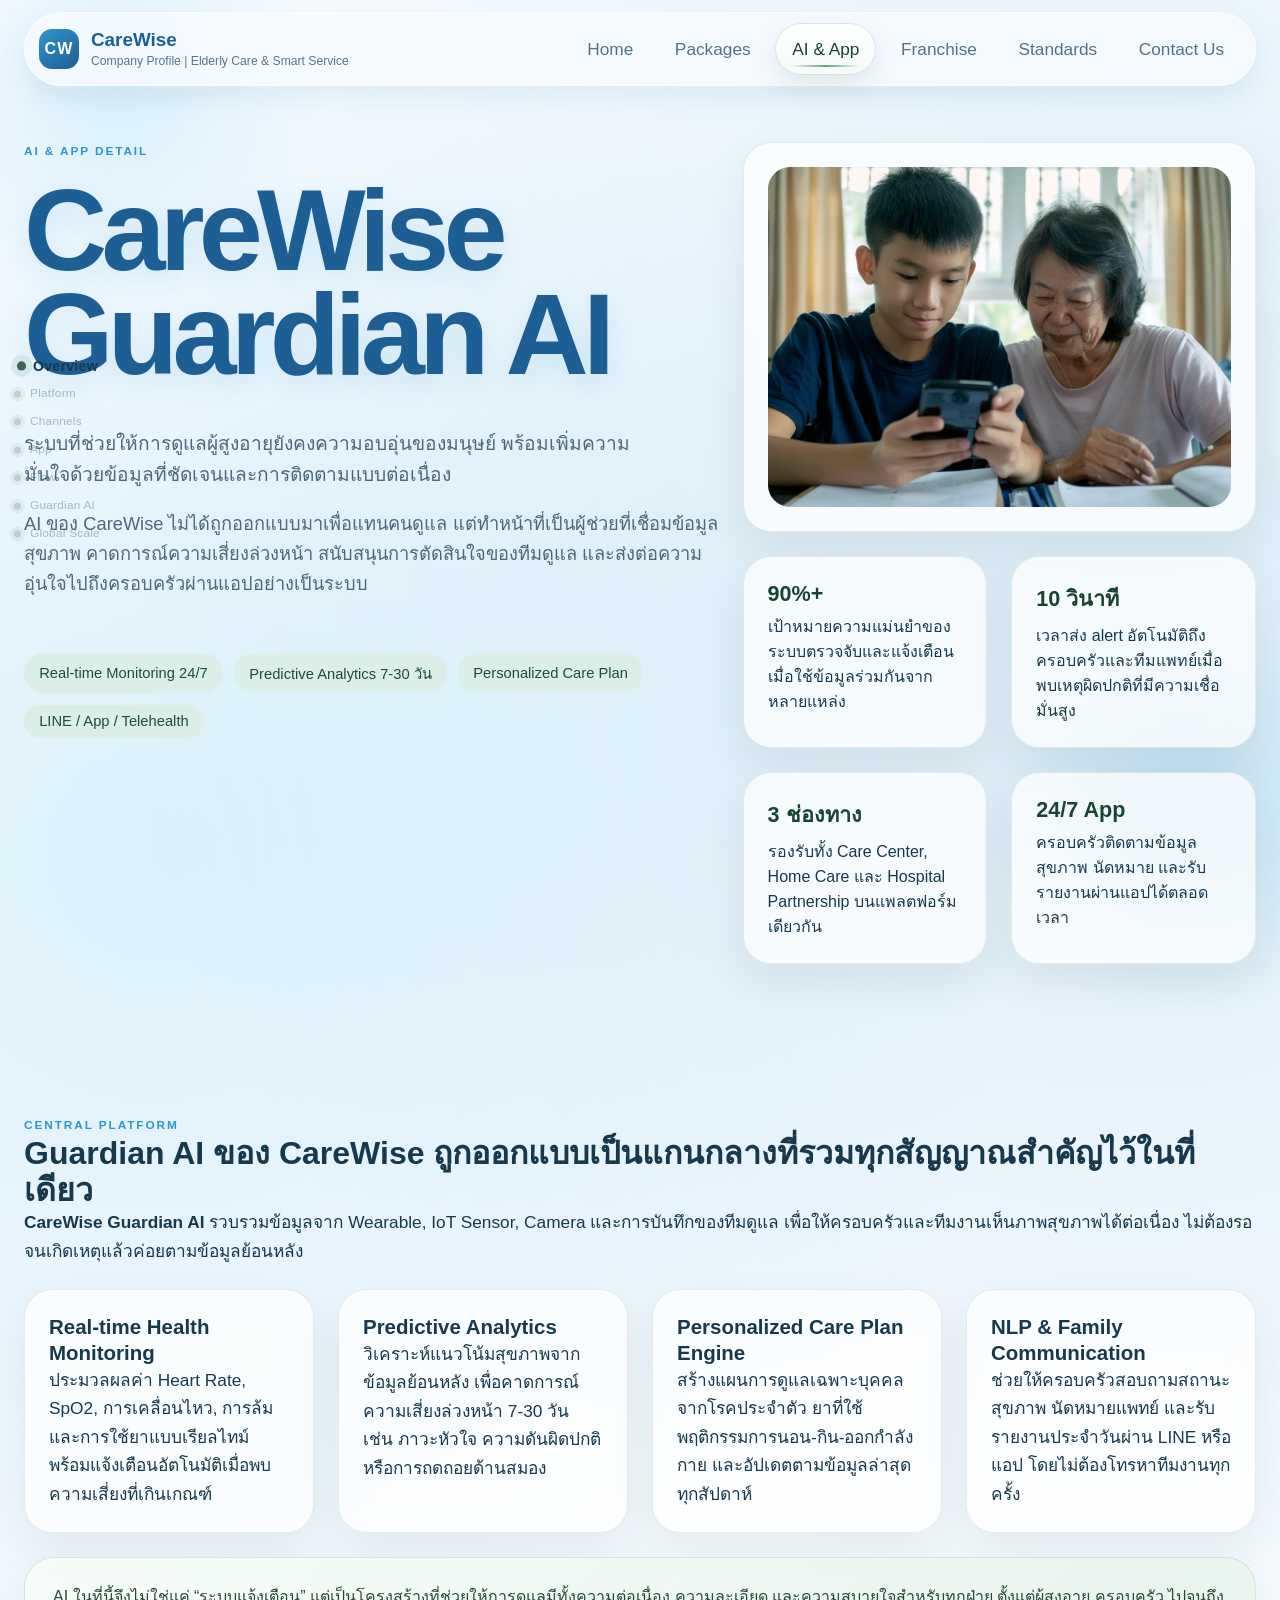
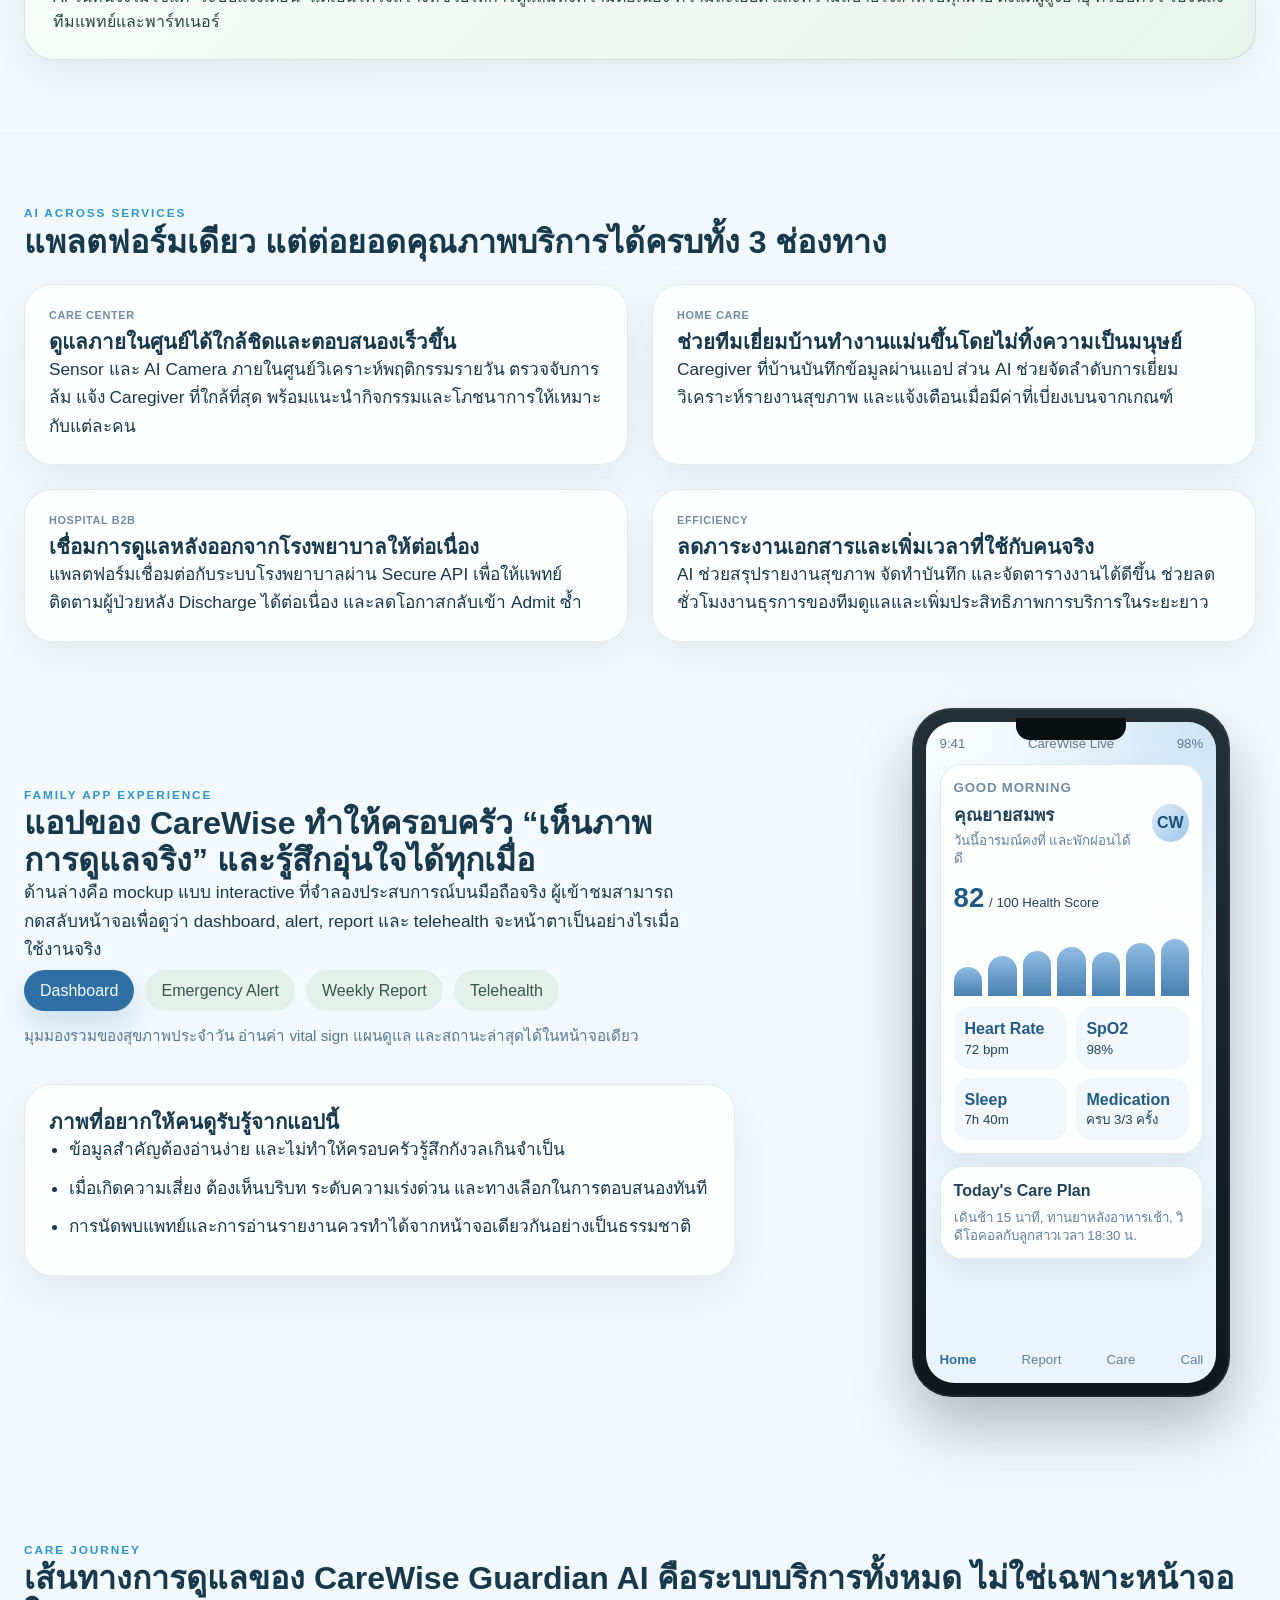
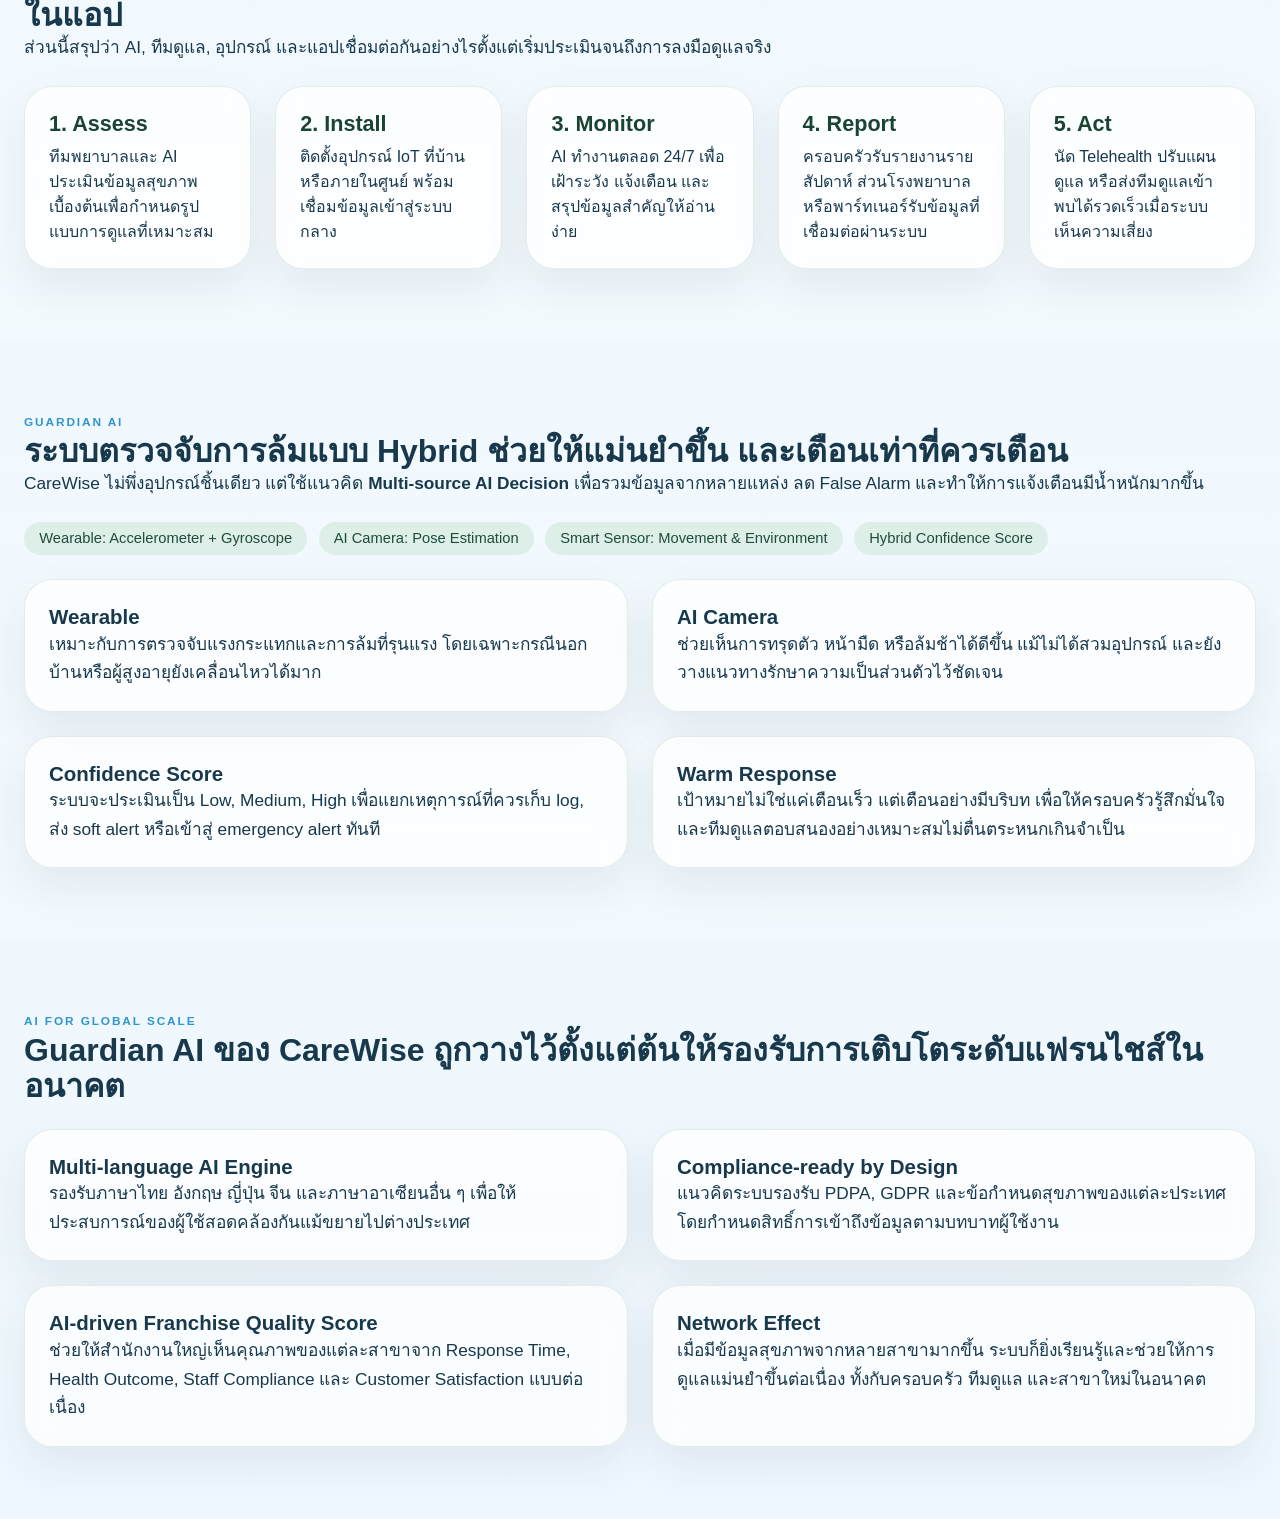
==== commit 2a167d6b: "Add files via upload" ====
--- a/ai.html
+++ b/ai.html
@@ -1,172 +1,165 @@
-<!DOCTYPE html>
-<html lang="th">
-<head>
-  <meta charset="UTF-8">
-  <meta name="viewport" content="width=device-width, initial-scale=1.0">
-  <title>CareWise | AI & App</title>
-  <meta name="description" content="CareWise Guardian AI ระบบ AI ดูแลผู้สูงอายุแบบเรียลไทม์ ติดตามสุขภาพ แจ้งเตือนภาวะฉุกเฉิน และรายงานให้ครอบครัวผ่านแอป">
-  <meta property="og:type" content="website">
-  <meta property="og:title" content="CareWise | AI & App">
-  <meta property="og:description" content="CareWise Guardian AI ระบบ AI ดูแลผู้สูงอายุแบบเรียลไทม์ ติดตามสุขภาพ แจ้งเตือนภาวะฉุกเฉิน และรายงานให้ครอบครัวผ่านแอป">
-  <meta property="og:image" content="images/og-cover.jpg">
-  <meta name="twitter:card" content="summary_large_image">
-  <link rel="stylesheet" href="styles.css">
-  <style>
-    .page-hero { padding: 56px 0 5rem; }
-    .page-hero-grid, .story-grid, .system-grid, .app-grid, .global-grid, .app-flow, .metric-stack, .app-demo-shell { display: grid; gap: 1.5rem; }
-    .page-hero-grid { grid-template-columns: 1.15fr 0.85fr; align-items: start; }
-    .story-grid, .app-grid, .global-grid { grid-template-columns: repeat(2, minmax(0, 1fr)); }
-    .app-demo-shell { grid-template-columns: minmax(0, 1.16fr) minmax(300px, 0.84fr); align-items: start; gap: 0.4rem; margin-top: -0.6rem; }
-    .system-grid { grid-template-columns: repeat(4, minmax(0, 1fr)); }
-    .app-flow { grid-template-columns: repeat(5, minmax(0, 1fr)); }
-    .metric-stack { grid-template-columns: repeat(2, minmax(0, 1fr)); }
-    .glass-card, .metric-card, .story-card, .app-card, .timeline-card, .global-card { background: rgba(255,255,255,0.72); border: 1px solid rgba(120,157,140,0.18); border-radius: 28px; box-shadow: 0 18px 44px rgba(34,56,48,0.08); backdrop-filter: blur(12px); }
-    .glass-card, .story-card, .app-card, .global-card, .metric-card, .timeline-card { padding: 1.5rem; }
-    .hero-panel, .section-shell { display: grid; gap: 1.5rem; }
-    .hero-image-card img { width: 100%; min-height: 340px; object-fit: cover; border-radius: 22px; }
-    .feature-chip-row, .device-list { display: flex; flex-wrap: wrap; gap: 0.7rem; }
-    .feature-chip, .device-pill { display: inline-flex; align-items: center; padding: 0.55rem 0.95rem; border-radius: 999px; background: rgba(219,238,230,0.9); color: #1f4d3a; font-size: 0.92rem; }
-    .app-shell { gap: 1rem; }
-    .app-shell .section-intro { max-width: 74ch; margin: 0; }
-    .app-demo-panel { display: grid; gap: 1rem; align-content: start; max-width: 100%; }
-    .app-demo-tabs { display: flex; flex-wrap: wrap; gap: 0.7rem; }
-    .app-demo-tab { border: 0; border-radius: 999px; padding: 0.7rem 1rem; background: rgba(226, 239, 233, 0.88); color: #365748; font: inherit; cursor: pointer; transition: transform 180ms ease, box-shadow 180ms ease, background-color 180ms ease, color 180ms ease; }
-    .app-demo-tab:hover, .app-demo-tab:focus-visible { transform: translateY(-1px); box-shadow: 0 10px 22px rgba(27,67,50,0.08); outline: none; }
-    .app-demo-tab.is-active { background: #2f6fa3; color: #f5fbff; box-shadow: 0 14px 30px rgba(47,111,163,0.2); }
-    .app-demo-caption { margin: -0.2rem 0 0.15rem; min-height: 2.8em; color: #587693; font-size: 0.95rem; line-height: 1.55; }
-    .phone-stage { display: flex; justify-content: flex-end; align-self: start; margin-top: -16.4rem; margin-right: 1.6rem; }
-    .phone-mockup { position: relative; width: min(318px, 100%); aspect-ratio: 9 / 19.5; padding: 14px; box-sizing: border-box; display: flex; border-radius: 40px; background: linear-gradient(180deg, #233038, #0f171c); box-shadow: 0 30px 60px rgba(15,23,28,0.28), inset 0 0 0 2px rgba(255,255,255,0.06); }
-    .phone-mockup::before { content: ""; position: absolute; top: 10px; left: 50%; transform: translateX(-50%); width: 110px; height: 22px; border-radius: 0 0 14px 14px; background: #0a0f12; }
-    .phone-screen { width: 100%; height: 100%; overflow: hidden; border-radius: 28px; min-height: 0; background: linear-gradient(180deg, #f6fbff, #eaf3fb); }
-    .screen-view { display: none; height: 100%; padding: 0.82rem; box-sizing: border-box; color: #21425d; background:
-      radial-gradient(circle at top right, rgba(150, 198, 232, 0.45), transparent 32%),
-      linear-gradient(180deg, #f8fcff, #eaf3fb); }
-    .screen-view.is-active { display: flex; flex-direction: column; }
-    .status-bar, .phone-nav { display: flex; align-items: center; justify-content: space-between; }
-    .status-bar { margin-bottom: 0.72rem; font-size: 0.74rem; color: #60788e; }
-    .screen-view h3 { font-size: 1.08rem; line-height: 1.25; }
-    .screen-view p, .screen-view span, .screen-view strong { line-height: 1.35; }
-    .screen-view p, .screen-view span { font-size: 0.83rem; }
-    .mini-label { font-size: 0.68rem; letter-spacing: 0.06em; text-transform: uppercase; color: #6f8ca4; }
-    .app-shell-card { padding: 0.82rem; border-radius: 22px; background: rgba(255,255,255,0.9); box-shadow: 0 16px 34px rgba(55,91,126,0.09); border: 1px solid rgba(132, 173, 210, 0.24); }
-    .app-shell-card + .app-shell-card { margin-top: 0.72rem; }
-    .greeting-row { display: flex; align-items: center; justify-content: space-between; gap: 0.8rem; margin-bottom: 0.72rem; }
-    .avatar-badge { width: 38px; height: 38px; border-radius: 50%; display: grid; place-items: center; background: linear-gradient(135deg, #dcebfa, #9fc7ea); color: #1e4f79; font-weight: 700; }
-    .health-score { display: flex; align-items: baseline; gap: 0.3rem; }
-    .health-score strong { font-size: 1.72rem; color: #235b88; }
-    .mini-chart { display: grid; grid-template-columns: repeat(7, 1fr); gap: 6px; align-items: end; height: 68px; margin-top: 0.72rem; }
-    .mini-chart span { display: block; border-radius: 999px 999px 8px 8px; background: linear-gradient(180deg, #8ab9e1, #3f79ad); opacity: 0.95; }
-    .metric-pills { display: grid; grid-template-columns: repeat(2, minmax(0, 1fr)); gap: 0.52rem; margin-top: 0.72rem; }
-    .metric-pill { padding: 0.68rem; border-radius: 16px; background: #f1f7fd; }
-    .metric-pill strong { display: block; color: #235b88; }
-    .alert-card { border-radius: 22px; padding: 0.88rem; background: linear-gradient(135deg, #eef7ff, #dcecff); border: 1px solid rgba(104, 156, 206, 0.26); }
-    .alert-card strong { color: #8b3d16; }
-    .alert-actions, .telehealth-actions { display: flex; gap: 0.5rem; margin-top: 0.72rem; flex-wrap: wrap; }
-    .action-chip { padding: 0.55rem 0.82rem; border-radius: 999px; background: #2f6fa3; color: #fff; font-size: 0.8rem; }
-    .action-chip.soft { background: rgba(47,111,163,0.12); color: #2b5c84; }
-    .report-list { display: grid; gap: 0.52rem; margin-top: 0.72rem; }
-    .report-item { display: flex; align-items: center; justify-content: space-between; gap: 0.8rem; padding: 0.72rem 0.8rem; border-radius: 16px; background: #f2f7fc; }
-    .doctor-row { display: flex; align-items: center; gap: 0.7rem; margin-top: 0.72rem; }
-    .doctor-avatar { width: 44px; height: 44px; border-radius: 16px; display: grid; place-items: center; background: linear-gradient(135deg, #dcebf9, #b5d2ee); color: #235b88; font-weight: 700; }
-    .call-window { margin-top: 0.72rem; padding: 0.88rem; border-radius: 20px; background: linear-gradient(180deg, #22415a, #162b3e); color: #eff7ff; min-height: 148px; display: grid; align-content: space-between; }
-    .phone-nav { margin-top: auto; padding: 0.7rem 0 0.05rem; color: #64819a; font-size: 0.77rem; }
-    .phone-nav span.active { color: #2f6fa3; font-weight: 700; }
-    .metric-card strong, .timeline-card strong { display: block; font-size: 1.35rem; color: #1b4332; margin-bottom: 0.45rem; }
-    .note-band { padding: 1.6rem 1.75rem; border-radius: 30px; background: linear-gradient(135deg, rgba(246,252,248,0.94), rgba(230,242,236,0.92)); border: 1px solid rgba(120,157,140,0.22); color: #274739; box-shadow: 0 18px 44px rgba(34,56,48,0.08); }
-    @media (max-width: 1100px) { .page-hero-grid, .system-grid, .app-flow, .app-demo-shell { grid-template-columns: repeat(2, minmax(0, 1fr)); } .app-demo-shell { gap: 0.8rem; } .phone-stage { margin-top: -8.5rem; margin-right: 0.6rem; } }
-    @media (max-width: 900px) { .page-hero { padding-top: 40px; } .page-hero-grid, .story-grid, .system-grid, .app-grid, .global-grid, .app-flow, .metric-stack, .app-demo-shell { grid-template-columns: 1fr; } .app-demo-shell { margin-top: 0; } .phone-stage { justify-content: center; margin-top: 0; } .app-demo-caption { min-height: 0; } .phone-mockup { width: min(340px, 100%); } }
-  </style>
-</head>
-<body>
-  <div class="ambient ambient-left"></div>
-  <div class="ambient ambient-right"></div>
-  <aside class="section-rail" aria-label="Page sections">
-    <a class="section-dot" href="#overview" data-label="Overview" aria-label="Overview section"></a>
-    <a class="section-dot" href="#platform" data-label="Platform" aria-label="Platform section"></a>
-    <a class="section-dot" href="#channels" data-label="Channels" aria-label="Channels section"></a>
-    <a class="section-dot" href="#app" data-label="App" aria-label="App section"></a>
-    <a class="section-dot" href="#service-flow" data-label="Flow" aria-label="Service flow section"></a>
-    <a class="section-dot" href="#fall-detection" data-label="Guardian AI" aria-label="Guardian AI section"></a>
-    <a class="section-dot" href="#global" data-label="Global Scale" aria-label="Global Scale section"></a>
-  </aside>
-  <header class="site-header">
-    <a class="brand" href="index.html" aria-label="CareWise">
-      <span class="brand-mark">CW</span>
-      <span class="brand-copy"><strong>CareWise</strong><small>Company Profile | Elderly Care &amp; Smart Service</small></span>
-    </a>
-    <nav class="top-nav" aria-label="Primary">
-      <a href="index.html">Home</a>
-      <a href="packages.html">Packages</a>
-      <a href="ai.html" aria-current="page">AI &amp; App</a>
-      <a href="franchise.html">Franchise</a>
-      <a href="service-area.html">Service Area</a>
-      <a href="standards.html">Standards</a>
-    </nav>
-  </header>
-  <main>
-    <section class="hero-section page-hero" id="overview">
-      <div class="container page-hero-grid">
-        <div class="hero-copy" data-reveal>
-          <p class="eyebrow">AI &amp; App Detail</p>
-          <div class="hero-brand-block">
-            <h1 class="hero-brand-name">CareWise Guardian AI</h1>
-            <p class="hero-brand-subtitle"><br>ระบบที่ช่วยให้การดูแลผู้สูงอายุยังคงความอบอุ่นของมนุษย์ พร้อมเพิ่มความมั่นใจด้วยข้อมูลที่ชัดเจนและการติดตามแบบต่อเนื่อง</p>
-          </div>
-          <p class="lead">AI ของ CareWise ไม่ได้ถูกออกแบบมาเพื่อแทนคนดูแล แต่ทำหน้าที่เป็นผู้ช่วยที่เชื่อมข้อมูลสุขภาพ คาดการณ์ความเสี่ยงล่วงหน้า สนับสนุนการตัดสินใจของทีมดูแล และส่งต่อความอุ่นใจไปถึงครอบครัวผ่านแอปอย่างเป็นระบบ</p><br>
-          <div class="feature-chip-row">
-            <span class="feature-chip">Real-time Monitoring 24/7</span>
-            <span class="feature-chip">Predictive Analytics 7-30 วัน</span>
-            <span class="feature-chip">Personalized Care Plan</span>
-            <span class="feature-chip">LINE / App / Telehealth</span>
-          </div>
-        </div>
-        <div class="hero-panel" data-reveal>
-          <article class="glass-card hero-image-card"><img src="my_image/my004.jpg" alt="CareWise AI and caregiver service"></article>
-          <div class="metric-stack">
-            <article class="metric-card"><strong>90%+</strong><span>เป้าหมายความแม่นยำของระบบตรวจจับและแจ้งเตือนเมื่อใช้ข้อมูลร่วมกันจากหลายแหล่ง</span></article>
-            <article class="metric-card"><strong>10 วินาที</strong><span>เวลาส่ง alert อัตโนมัติถึงครอบครัวและทีมแพทย์เมื่อพบเหตุผิดปกติที่มีความเชื่อมั่นสูง</span></article>
-            <article class="metric-card"><strong>3 ช่องทาง</strong><span>รองรับทั้ง Care Center, Home Care และ Hospital Partnership บนแพลตฟอร์มเดียวกัน</span></article>
-            <article class="metric-card"><strong>24/7 App</strong><span>ครอบครัวติดตามข้อมูลสุขภาพ นัดหมาย และรับรายงานผ่านแอปได้ตลอดเวลา</span></article>
-          </div>
-        </div>
-      </div>
-    </section>
-    <section class="content-section" id="platform"><div class="container section-shell"><div class="section-intro" data-reveal><p class="eyebrow">Central Platform</p><h2>Guardian AI ของ CareWise ถูกออกแบบเป็นแกนกลางที่รวมทุกสัญญาณสำคัญไว้ในที่เดียว</h2><p><strong>CareWise Guardian AI</strong> รวบรวมข้อมูลจาก Wearable, IoT Sensor, Camera และการบันทึกของทีมดูแล เพื่อให้ครอบครัวและทีมงานเห็นภาพสุขภาพได้ต่อเนื่อง ไม่ต้องรอจนเกิดเหตุแล้วค่อยตามข้อมูลย้อนหลัง</p></div><div class="system-grid"><article class="story-card" data-reveal><h3>Real-time Health Monitoring</h3><p>ประมวลผลค่า Heart Rate, SpO2, การเคลื่อนไหว, การล้ม และการใช้ยาแบบเรียลไทม์ พร้อมแจ้งเตือนอัตโนมัติเมื่อพบความเสี่ยงที่เกินเกณฑ์</p></article><article class="story-card" data-reveal><h3>Predictive Analytics</h3><p>วิเคราะห์แนวโน้มสุขภาพจากข้อมูลย้อนหลัง เพื่อคาดการณ์ความเสี่ยงล่วงหน้า 7-30 วัน เช่น ภาวะหัวใจ ความดันผิดปกติ หรือการถดถอยด้านสมอง</p></article><article class="story-card" data-reveal><h3>Personalized Care Plan Engine</h3><p>สร้างแผนการดูแลเฉพาะบุคคลจากโรคประจำตัว ยาที่ใช้ พฤติกรรมการนอน-กิน-ออกกำลังกาย และอัปเดตตามข้อมูลล่าสุดทุกสัปดาห์</p></article><article class="story-card" data-reveal><h3>NLP &amp; Family Communication</h3><p>ช่วยให้ครอบครัวสอบถามสถานะสุขภาพ นัดหมายแพทย์ และรับรายงานประจำวันผ่าน LINE หรือแอป โดยไม่ต้องโทรหาทีมงานทุกครั้ง</p></article></div><div class="note-band" data-reveal>AI ในที่นี้จึงไม่ใช่แค่ “ระบบแจ้งเตือน” แต่เป็นโครงสร้างที่ช่วยให้การดูแลมีทั้งความต่อเนื่อง ความละเอียด และความสบายใจสำหรับทุกฝ่าย ตั้งแต่ผู้สูงอายุ ครอบครัว ไปจนถึงทีมแพทย์และพาร์ทเนอร์</div></div></section>
-    <section class="content-section tone-soft" id="channels"><div class="container section-shell"><div class="section-intro" data-reveal><p class="eyebrow">AI Across Services</p><h2>แพลตฟอร์มเดียว แต่ต่อยอดคุณภาพบริการได้ครบทั้ง 3 ช่องทาง</h2></div><div class="story-grid"><article class="story-card" data-reveal><span class="mini-label">Care Center</span><h3>ดูแลภายในศูนย์ได้ใกล้ชิดและตอบสนองเร็วขึ้น</h3><p>Sensor และ AI Camera ภายในศูนย์วิเคราะห์พฤติกรรมรายวัน ตรวจจับการล้ม แจ้ง Caregiver ที่ใกล้ที่สุด พร้อมแนะนำกิจกรรมและโภชนาการให้เหมาะกับแต่ละคน</p></article><article class="story-card" data-reveal><span class="mini-label">Home Care</span><h3>ช่วยทีมเยี่ยมบ้านทำงานแม่นขึ้นโดยไม่ทิ้งความเป็นมนุษย์</h3><p>Caregiver ที่บ้านบันทึกข้อมูลผ่านแอป ส่วน AI ช่วยจัดลำดับการเยี่ยม วิเคราะห์รายงานสุขภาพ และแจ้งเตือนเมื่อมีค่าที่เบี่ยงเบนจากเกณฑ์</p></article><article class="story-card" data-reveal><span class="mini-label">Hospital B2B</span><h3>เชื่อมการดูแลหลังออกจากโรงพยาบาลให้ต่อเนื่อง</h3><p>แพลตฟอร์มเชื่อมต่อกับระบบโรงพยาบาลผ่าน Secure API เพื่อให้แพทย์ติดตามผู้ป่วยหลัง Discharge ได้ต่อเนื่อง และลดโอกาสกลับเข้า Admit ซ้ำ</p></article><article class="story-card" data-reveal><span class="mini-label">Efficiency</span><h3>ลดภาระงานเอกสารและเพิ่มเวลาที่ใช้กับคนจริง</h3><p>AI ช่วยสรุปรายงานสุขภาพ จัดทำบันทึก และจัดตารางงานได้ดีขึ้น ช่วยลดชั่วโมงงานธุรการของทีมดูแลและเพิ่มประสิทธิภาพการบริการในระยะยาว</p></article></div></div></section>
-    <section class="content-section" id="app"><div class="container section-shell app-shell"><div class="section-intro" data-reveal><p class="eyebrow">Family App Experience</p><h2>แอปของ CareWise ทำให้ครอบครัว “เห็นภาพการดูแลจริง” และรู้สึกอุ่นใจได้ทุกเมื่อ</h2><p>ด้านล่างคือ mockup แบบ interactive ที่จำลองประสบการณ์บนมือถือจริง ผู้เข้าชมสามารถกดสลับหน้าจอเพื่อดูว่า dashboard, alert, report และ telehealth จะหน้าตาเป็นอย่างไรเมื่อใช้งานจริง</p></div><div class="app-demo-shell"><div class="app-demo-panel" data-reveal><div class="app-demo-tabs" role="tablist" aria-label="App screens"><button class="app-demo-tab is-active" type="button" data-screen="dashboard" role="tab" aria-selected="true">Dashboard</button><button class="app-demo-tab" type="button" data-screen="alert" role="tab" aria-selected="false">Emergency Alert</button><button class="app-demo-tab" type="button" data-screen="report" role="tab" aria-selected="false">Weekly Report</button><button class="app-demo-tab" type="button" data-screen="telehealth" role="tab" aria-selected="false">Telehealth</button></div><p class="app-demo-caption" data-demo-caption>มุมมองรวมของสุขภาพประจำวัน อ่านค่า vital sign แผนดูแล และสถานะล่าสุดได้ในหน้าจอเดียว</p><article class="app-card"><h3>ภาพที่อยากให้คนดูรับรู้จากแอปนี้</h3><ul class="clean-list"><li>ข้อมูลสำคัญต้องอ่านง่าย และไม่ทำให้ครอบครัวรู้สึกกังวลเกินจำเป็น</li><li>เมื่อเกิดความเสี่ยง ต้องเห็นบริบท ระดับความเร่งด่วน และทางเลือกในการตอบสนองทันที</li><li>การนัดพบแพทย์และการอ่านรายงานควรทำได้จากหน้าจอเดียวกันอย่างเป็นธรรมชาติ</li></ul></article></div><div class="phone-stage" data-reveal><div class="phone-mockup"><div class="phone-screen"><section class="screen-view is-active" data-screen-view="dashboard"><div class="status-bar"><span>9:41</span><span>CareWise Live</span><span>98%</span></div><div class="app-shell-card"><div class="greeting-row"><div><span class="mini-label">Good Morning</span><h3 style="margin:0.35rem 0 0;">คุณยายสมพร</h3><p style="margin:0.35rem 0 0; color:#5f7fa0;">วันนี้อารมณ์คงที่ และพักผ่อนได้ดี</p></div><div class="avatar-badge">CW</div></div><div class="health-score"><strong>82</strong><span>/ 100 Health Score</span></div><div class="mini-chart"><span style="height:42%;"></span><span style="height:58%;"></span><span style="height:66%;"></span><span style="height:72%;"></span><span style="height:64%;"></span><span style="height:78%;"></span><span style="height:84%;"></span></div><div class="metric-pills"><div class="metric-pill"><strong>Heart Rate</strong><span>72 bpm</span></div><div class="metric-pill"><strong>SpO2</strong><span>98%</span></div><div class="metric-pill"><strong>Sleep</strong><span>7h 40m</span></div><div class="metric-pill"><strong>Medication</strong><span>ครบ 3/3 ครั้ง</span></div></div></div><div class="app-shell-card"><strong>Today's Care Plan</strong><p style="margin:0.5rem 0 0; color:#5f7fa0;">เดินช้า 15 นาที, ทานยาหลังอาหารเช้า, วิดีโอคอลกับลูกสาวเวลา 18:30 น.</p></div><div class="phone-nav"><span class="active">Home</span><span>Report</span><span>Care</span><span>Call</span></div></section><section class="screen-view" data-screen-view="alert"><div class="status-bar"><span>10:02</span><span>Emergency Alert</span><span>4G</span></div><div class="alert-card"><strong>High Confidence Alert</strong><h3 style="margin:0.55rem 0;">พบการทรุดตัวผิดปกติในห้องนั่งเล่น</h3><p style="margin:0; color:#8b4a22;">Guardian AI ตรวจพบความเสี่ยงสูงจาก Camera และ Wearable พร้อมส่งสัญญาณถึงครอบครัวและ Caregiver ใกล้ที่สุดแล้ว</p><div class="alert-actions"><span class="action-chip">Call Care Team</span><span class="action-chip soft">Open Camera Log</span></div></div><div class="app-shell-card"><strong>Response Timeline</strong><div class="report-list"><div class="report-item"><span>10:02 ระบบแจ้งเตือน</span><strong>Done</strong></div><div class="report-item"><span>10:03 โทรหาคุณยาย</span><strong>Done</strong></div><div class="report-item"><span>10:05 Caregiver กำลังเดินทาง</span><strong>ETA 4 min</strong></div></div></div><div class="phone-nav"><span>Home</span><span class="active">Alert</span><span>Care</span><span>Call</span></div></section><section class="screen-view" data-screen-view="report"><div class="status-bar"><span>18:16</span><span>Weekly Report</span><span>Wi-Fi</span></div><div class="app-shell-card"><span class="mini-label">Week Summary</span><h3 style="margin:0.45rem 0;">รายงานสุขภาพประจำสัปดาห์</h3><p style="margin:0; color:#5f7fa0;">แนวโน้มโดยรวมดีขึ้นจากสัปดาห์ก่อน โดยเฉพาะการนอนและการทานยา</p><div class="report-list"><div class="report-item"><span>Sleep Consistency</span><strong>ดีขึ้น 12%</strong></div><div class="report-item"><span>Fall Risk</span><strong>Low</strong></div><div class="report-item"><span>Medication Adherence</span><strong>100%</strong></div><div class="report-item"><span>Mood & Activity</span><strong>Stable</strong></div></div></div><div class="app-shell-card"><strong>AI Recommendation</strong><p style="margin:0.45rem 0 0; color:#5f7fa0;">แนะนำคงกิจกรรมเดินช่วงเช้า และเพิ่มการฝึกสมองเบา ๆ 3 ครั้งต่อสัปดาห์</p></div><div class="phone-nav"><span>Home</span><span class="active">Report</span><span>Care</span><span>Call</span></div></section><section class="screen-view" data-screen-view="telehealth"><div class="status-bar"><span>19:10</span><span>Telehealth</span><span>HD</span></div><div class="app-shell-card"><span class="mini-label">Next Session</span><div class="doctor-row"><div class="doctor-avatar">DR</div><div><strong>พญ. พิมพ์ชนก</strong><p style="margin:0.2rem 0 0; color:#5f7fa0;">Geriatric Telehealth นัดหมาย 19:30 น.</p></div></div><div class="telehealth-actions"><span class="action-chip">Join Call</span><span class="action-chip soft">Reschedule</span></div></div><div class="call-window"><div><strong>Pre-call Notes</strong><p style="margin:0.45rem 0 0; color:#dcecff;">วันนี้ควรพูดคุยเรื่องการนอนและอาการเวียนศีรษะที่ลดลงหลังปรับยา</p></div><div style="display:flex; justify-content:space-between; align-items:center;"><span>Family connected</span><span>Mic on</span></div></div><div class="phone-nav"><span>Home</span><span>Report</span><span>Care</span><span class="active">Call</span></div></section></div></div></div></div></section><section class="content-section tone-soft" id="service-flow"><div class="container section-shell"><div class="section-intro" data-reveal><p class="eyebrow">Care Journey</p><h2>เส้นทางการดูแลของ CareWise Guardian AI คือระบบบริการทั้งหมด ไม่ใช่เฉพาะหน้าจอในแอป</h2><p>ส่วนนี้สรุปว่า AI, ทีมดูแล, อุปกรณ์ และแอปเชื่อมต่อกันอย่างไรตั้งแต่เริ่มประเมินจนถึงการลงมือดูแลจริง</p></div><div class="app-flow"><article class="timeline-card" data-reveal><strong>1. Assess</strong><span>ทีมพยาบาลและ AI ประเมินข้อมูลสุขภาพเบื้องต้นเพื่อกำหนดรูปแบบการดูแลที่เหมาะสม</span></article><article class="timeline-card" data-reveal><strong>2. Install</strong><span>ติดตั้งอุปกรณ์ IoT ที่บ้านหรือภายในศูนย์ พร้อมเชื่อมข้อมูลเข้าสู่ระบบกลาง</span></article><article class="timeline-card" data-reveal><strong>3. Monitor</strong><span>AI ทำงานตลอด 24/7 เพื่อเฝ้าระวัง แจ้งเตือน และสรุปข้อมูลสำคัญให้อ่านง่าย</span></article><article class="timeline-card" data-reveal><strong>4. Report</strong><span>ครอบครัวรับรายงานรายสัปดาห์ ส่วนโรงพยาบาลหรือพาร์ทเนอร์รับข้อมูลที่เชื่อมต่อผ่านระบบ</span></article><article class="timeline-card" data-reveal><strong>5. Act</strong><span>นัด Telehealth ปรับแผนดูแล หรือส่งทีมดูแลเข้าพบได้รวดเร็วเมื่อระบบเห็นความเสี่ยง</span></article></div></div></section>
-    <section class="content-section tone-soft" id="fall-detection"><div class="container section-shell"><div class="section-intro" data-reveal><p class="eyebrow">Guardian AI</p><h2>ระบบตรวจจับการล้มแบบ Hybrid ช่วยให้แม่นยำขึ้น และเตือนเท่าที่ควรเตือน</h2><p>CareWise ไม่พึ่งอุปกรณ์ชิ้นเดียว แต่ใช้แนวคิด <strong>Multi-source AI Decision</strong> เพื่อรวมข้อมูลจากหลายแหล่ง ลด False Alarm และทำให้การแจ้งเตือนมีน้ำหนักมากขึ้น</p></div><div class="device-list" data-reveal><span class="device-pill">Wearable: Accelerometer + Gyroscope</span><span class="device-pill">AI Camera: Pose Estimation</span><span class="device-pill">Smart Sensor: Movement &amp; Environment</span><span class="device-pill">Hybrid Confidence Score</span></div><div class="story-grid"><article class="story-card" data-reveal><h3>Wearable</h3><p>เหมาะกับการตรวจจับแรงกระแทกและการล้มที่รุนแรง โดยเฉพาะกรณีนอกบ้านหรือผู้สูงอายุยังเคลื่อนไหวได้มาก</p></article><article class="story-card" data-reveal><h3>AI Camera</h3><p>ช่วยเห็นการทรุดตัว หน้ามืด หรือล้มช้าได้ดีขึ้น แม้ไม่ได้สวมอุปกรณ์ และยังวางแนวทางรักษาความเป็นส่วนตัวไว้ชัดเจน</p></article><article class="story-card" data-reveal><h3>Confidence Score</h3><p>ระบบจะประเมินเป็น Low, Medium, High เพื่อแยกเหตุการณ์ที่ควรเก็บ log, ส่ง soft alert หรือเข้าสู่ emergency alert ทันที</p></article><article class="story-card" data-reveal><h3>Warm Response</h3><p>เป้าหมายไม่ใช่แค่เตือนเร็ว แต่เตือนอย่างมีบริบท เพื่อให้ครอบครัวรู้สึกมั่นใจ และทีมดูแลตอบสนองอย่างเหมาะสมไม่ตื่นตระหนกเกินจำเป็น</p></article></div></div></section>
-    <section class="content-section" id="global"><div class="container section-shell"><div class="section-intro" data-reveal><p class="eyebrow">AI For Global Scale</p><h2>Guardian AI ของ CareWise ถูกวางไว้ตั้งแต่ต้นให้รองรับการเติบโตระดับแฟรนไชส์ในอนาคต</h2></div><div class="global-grid"><article class="global-card" data-reveal><h3>Multi-language AI Engine</h3><p>รองรับภาษาไทย อังกฤษ ญี่ปุ่น จีน และภาษาอาเซียนอื่น ๆ เพื่อให้ประสบการณ์ของผู้ใช้สอดคล้องกันแม้ขยายไปต่างประเทศ</p></article><article class="global-card" data-reveal><h3>Compliance-ready by Design</h3><p>แนวคิดระบบรองรับ PDPA, GDPR และข้อกำหนดสุขภาพของแต่ละประเทศ โดยกำหนดสิทธิ์การเข้าถึงข้อมูลตามบทบาทผู้ใช้งาน</p></article><article class="global-card" data-reveal><h3>AI-driven Franchise Quality Score</h3><p>ช่วยให้สำนักงานใหญ่เห็นคุณภาพของแต่ละสาขาจาก Response Time, Health Outcome, Staff Compliance และ Customer Satisfaction แบบต่อเนื่อง</p></article><article class="global-card" data-reveal><h3>Network Effect</h3><p>เมื่อมีข้อมูลสุขภาพจากหลายสาขามากขึ้น ระบบก็ยิ่งเรียนรู้และช่วยให้การดูแลแม่นยำขึ้นต่อเนื่อง ทั้งกับครอบครัว ทีมดูแล และสาขาใหม่ในอนาคต</p></article></div></div></section>
-  </main>
-  <button class="back-to-top" id="backToTop" type="button" aria-label="Back to top">↑</button>
-  <script src="script.js"></script>
-  <script>
-    (function () {
-      const demoTabs = Array.from(document.querySelectorAll('.app-demo-tab'));
-      const demoViews = Array.from(document.querySelectorAll('.screen-view'));
-      const demoCaption = document.querySelector('[data-demo-caption]');
-      const demoDescriptions = {
-        dashboard: 'มุมมองรวมของสุขภาพประจำวัน อ่านค่า vital sign แผนดูแล และสถานะล่าสุดได้ในหน้าจอเดียว',
-        alert: 'หน้าการแจ้งเตือนเร่งด่วนที่บอกระดับความเสี่ยง บริบทของเหตุการณ์ และสิ่งที่ครอบครัวทำต่อได้ทันที',
-        report: 'สรุปรายงานรายสัปดาห์ให้ครอบครัวเข้าใจแนวโน้มสุขภาพ การนอน การใช้ยา และคำแนะนำจาก AI แบบรวบรัด',
-        telehealth: 'หน้าสำหรับนัดหมายและเข้าพบแพทย์ออนไลน์ พร้อมข้อมูลก่อนคอลเพื่อให้การพูดคุยมีบริบทครบขึ้น'
-      };
-      const setDemoScreen = (screen) => {
-        demoTabs.forEach((tab) => {
-          const active = tab.dataset.screen === screen;
-          tab.classList.toggle('is-active', active);
-          tab.setAttribute('aria-selected', active ? 'true' : 'false');
-        });
-        demoViews.forEach((view) => {
-          view.classList.toggle('is-active', view.dataset.screenView === screen);
-        });
-        if (demoCaption && demoDescriptions[screen]) {
-          demoCaption.textContent = demoDescriptions[screen];
-        }
-      };
-      demoTabs.forEach((tab) => {
-        tab.addEventListener('click', () => setDemoScreen(tab.dataset.screen));
-      });
-    })();
-  </script>
-</body>
-</html>
+<!DOCTYPE html>
+<html lang="th">
+<head>
+  <meta charset="UTF-8">
+  <meta name="viewport" content="width=device-width, initial-scale=1.0">
+  <title>CareWise | AI & App</title>
+  <meta name="description" content="CareWise Guardian AI ระบบ AI ดูแลผู้สูงอายุแบบเรียลไทม์ ติดตามสุขภาพ แจ้งเตือนภาวะฉุกเฉิน และรายงานให้ครอบครัวผ่านแอป">
+  <meta property="og:type" content="website">
+  <meta property="og:title" content="CareWise | AI & App">
+  <meta property="og:description" content="CareWise Guardian AI ระบบ AI ดูแลผู้สูงอายุแบบเรียลไทม์ ติดตามสุขภาพ แจ้งเตือนภาวะฉุกเฉิน และรายงานให้ครอบครัวผ่านแอป">
+  <meta property="og:image" content="images/og-cover.jpg">
+  <meta name="twitter:card" content="summary_large_image">
+  <link rel="stylesheet" href="styles.css">
+  <style>
+    .page-hero { padding: 56px 0 5rem; }
+    .page-hero-grid, .story-grid, .system-grid, .app-grid, .global-grid, .app-flow, .metric-stack, .app-demo-shell { display: grid; gap: 1.5rem; }
+    .page-hero-grid { grid-template-columns: 1.15fr 0.85fr; align-items: start; }
+    .story-grid, .app-grid, .global-grid { grid-template-columns: repeat(2, minmax(0, 1fr)); }
+    .app-demo-shell { grid-template-columns: minmax(0, 1.16fr) minmax(300px, 0.84fr); align-items: start; gap: 0.4rem; margin-top: -0.6rem; }
+    .system-grid { grid-template-columns: repeat(4, minmax(0, 1fr)); }
+    .app-flow { grid-template-columns: repeat(5, minmax(0, 1fr)); }
+    .metric-stack { grid-template-columns: repeat(2, minmax(0, 1fr)); }
+    .glass-card, .metric-card, .story-card, .app-card, .timeline-card, .global-card { background: rgba(255,255,255,0.72); border: 1px solid rgba(120,157,140,0.18); border-radius: 28px; box-shadow: 0 18px 44px rgba(34,56,48,0.08); backdrop-filter: blur(12px); }
+    .glass-card, .story-card, .app-card, .global-card, .metric-card, .timeline-card { padding: 1.5rem; }
+    .hero-panel, .section-shell { display: grid; gap: 1.5rem; }
+    .hero-image-card img { width: 100%; min-height: 340px; object-fit: cover; border-radius: 22px; }
+    .feature-chip-row, .device-list { display: flex; flex-wrap: wrap; gap: 0.7rem; }
+    .feature-chip, .device-pill { display: inline-flex; align-items: center; padding: 0.55rem 0.95rem; border-radius: 999px; background: rgba(219,238,230,0.9); color: #1f4d3a; font-size: 0.92rem; }
+    .app-shell { gap: 1rem; }
+    .app-shell .section-intro { max-width: 74ch; margin: 0; }
+    .app-demo-panel { display: grid; gap: 1rem; align-content: start; max-width: 100%; }
+    .app-demo-tabs { display: flex; flex-wrap: wrap; gap: 0.7rem; }
+    .app-demo-tab { border: 0; border-radius: 999px; padding: 0.7rem 1rem; background: rgba(226, 239, 233, 0.88); color: #365748; font: inherit; cursor: pointer; transition: transform 180ms ease, box-shadow 180ms ease, background-color 180ms ease, color 180ms ease; }
+    .app-demo-tab:hover, .app-demo-tab:focus-visible { transform: translateY(-1px); box-shadow: 0 10px 22px rgba(27,67,50,0.08); outline: none; }
+    .app-demo-tab.is-active { background: #2f6fa3; color: #f5fbff; box-shadow: 0 14px 30px rgba(47,111,163,0.2); }
+    .app-demo-caption { margin: -0.2rem 0 0.15rem; min-height: 2.8em; color: #587693; font-size: 0.95rem; line-height: 1.55; }
+    .phone-stage { display: flex; justify-content: flex-end; align-self: start; margin-top: -16.4rem; margin-right: 1.6rem; }
+    .phone-mockup { position: relative; width: min(318px, 100%); aspect-ratio: 9 / 19.5; padding: 14px; box-sizing: border-box; display: flex; border-radius: 40px; background: linear-gradient(180deg, #233038, #0f171c); box-shadow: 0 30px 60px rgba(15,23,28,0.28), inset 0 0 0 2px rgba(255,255,255,0.06); }
+    .phone-mockup::before { content: ""; position: absolute; top: 10px; left: 50%; transform: translateX(-50%); width: 110px; height: 22px; border-radius: 0 0 14px 14px; background: #0a0f12; }
+    .phone-screen { width: 100%; height: 100%; overflow: hidden; border-radius: 28px; min-height: 0; background: linear-gradient(180deg, #f6fbff, #eaf3fb); }
+    .screen-view { display: none; height: 100%; padding: 0.82rem; box-sizing: border-box; color: #21425d; background:
+      radial-gradient(circle at top right, rgba(150, 198, 232, 0.45), transparent 32%),
+      linear-gradient(180deg, #f8fcff, #eaf3fb); }
+    .screen-view.is-active { display: flex; flex-direction: column; }
+    .status-bar, .phone-nav { display: flex; align-items: center; justify-content: space-between; }
+    .status-bar { margin-bottom: 0.72rem; font-size: 0.74rem; color: #60788e; }
+    .screen-view h3 { font-size: 1.08rem; line-height: 1.25; }
+    .screen-view p, .screen-view span, .screen-view strong { line-height: 1.35; }
+    .screen-view p, .screen-view span { font-size: 0.83rem; }
+    .mini-label { font-size: 0.68rem; letter-spacing: 0.06em; text-transform: uppercase; color: #6f8ca4; }
+    .app-shell-card { padding: 0.82rem; border-radius: 22px; background: rgba(255,255,255,0.9); box-shadow: 0 16px 34px rgba(55,91,126,0.09); border: 1px solid rgba(132, 173, 210, 0.24); }
+    .app-shell-card + .app-shell-card { margin-top: 0.72rem; }
+    .greeting-row { display: flex; align-items: center; justify-content: space-between; gap: 0.8rem; margin-bottom: 0.72rem; }
+    .avatar-badge { width: 38px; height: 38px; border-radius: 50%; display: grid; place-items: center; background: linear-gradient(135deg, #dcebfa, #9fc7ea); color: #1e4f79; font-weight: 700; }
+    .health-score { display: flex; align-items: baseline; gap: 0.3rem; }
+    .health-score strong { font-size: 1.72rem; color: #235b88; }
+    .mini-chart { display: grid; grid-template-columns: repeat(7, 1fr); gap: 6px; align-items: end; height: 68px; margin-top: 0.72rem; }
+    .mini-chart span { display: block; border-radius: 999px 999px 8px 8px; background: linear-gradient(180deg, #8ab9e1, #3f79ad); opacity: 0.95; }
+    .metric-pills { display: grid; grid-template-columns: repeat(2, minmax(0, 1fr)); gap: 0.52rem; margin-top: 0.72rem; }
+    .metric-pill { padding: 0.68rem; border-radius: 16px; background: #f1f7fd; }
+    .metric-pill strong { display: block; color: #235b88; }
+    .alert-card { border-radius: 22px; padding: 0.88rem; background: linear-gradient(135deg, #eef7ff, #dcecff); border: 1px solid rgba(104, 156, 206, 0.26); }
+    .alert-card strong { color: #8b3d16; }
+    .alert-actions, .telehealth-actions { display: flex; gap: 0.5rem; margin-top: 0.72rem; flex-wrap: wrap; }
+    .action-chip { padding: 0.55rem 0.82rem; border-radius: 999px; background: #2f6fa3; color: #fff; font-size: 0.8rem; }
+    .action-chip.soft { background: rgba(47,111,163,0.12); color: #2b5c84; }
+    .report-list { display: grid; gap: 0.52rem; margin-top: 0.72rem; }
+    .report-item { display: flex; align-items: center; justify-content: space-between; gap: 0.8rem; padding: 0.72rem 0.8rem; border-radius: 16px; background: #f2f7fc; }
+    .doctor-row { display: flex; align-items: center; gap: 0.7rem; margin-top: 0.72rem; }
+    .doctor-avatar { width: 44px; height: 44px; border-radius: 16px; display: grid; place-items: center; background: linear-gradient(135deg, #dcebf9, #b5d2ee); color: #235b88; font-weight: 700; }
+    .call-window { margin-top: 0.72rem; padding: 0.88rem; border-radius: 20px; background: linear-gradient(180deg, #22415a, #162b3e); color: #eff7ff; min-height: 148px; display: grid; align-content: space-between; }
+    .phone-nav { margin-top: auto; padding: 0.7rem 0 0.05rem; color: #64819a; font-size: 0.77rem; }
+    .phone-nav span.active { color: #2f6fa3; font-weight: 700; }
+    .metric-card strong, .timeline-card strong { display: block; font-size: 1.35rem; color: #1b4332; margin-bottom: 0.45rem; }
+    .note-band { padding: 1.6rem 1.75rem; border-radius: 30px; background: linear-gradient(135deg, rgba(246,252,248,0.94), rgba(230,242,236,0.92)); border: 1px solid rgba(120,157,140,0.22); color: #274739; box-shadow: 0 18px 44px rgba(34,56,48,0.08); }
+    @media (max-width: 1100px) { .page-hero-grid, .system-grid, .app-flow, .app-demo-shell { grid-template-columns: repeat(2, minmax(0, 1fr)); } .app-demo-shell { gap: 0.8rem; } .phone-stage { margin-top: -8.5rem; margin-right: 0.6rem; } }
+    @media (max-width: 900px) { .page-hero { padding-top: 40px; } .page-hero-grid, .story-grid, .system-grid, .app-grid, .global-grid, .app-flow, .metric-stack, .app-demo-shell { grid-template-columns: 1fr; } .app-demo-shell { margin-top: 0; } .phone-stage { justify-content: center; margin-top: 0; } .app-demo-caption { min-height: 0; } .phone-mockup { width: min(340px, 100%); } }
+  </style>
+</head>
+<body>
+  <div class="ambient ambient-left"></div>
+  <div class="ambient ambient-right"></div>
+  <aside class="section-rail" aria-label="Page sections">
+    <a class="section-dot" href="#overview" data-label="Overview" aria-label="Overview section"></a>
+    <a class="section-dot" href="#platform" data-label="Platform" aria-label="Platform section"></a>
+    <a class="section-dot" href="#channels" data-label="Channels" aria-label="Channels section"></a>
+    <a class="section-dot" href="#app" data-label="App" aria-label="App section"></a>
+    <a class="section-dot" href="#service-flow" data-label="Flow" aria-label="Service flow section"></a>
+    <a class="section-dot" href="#fall-detection" data-label="Guardian AI" aria-label="Guardian AI section"></a>
+    <a class="section-dot" href="#global" data-label="Global Scale" aria-label="Global Scale section"></a>
+  </aside>
+  <header class="site-header">
+    <a class="brand" href="index.html" aria-label="CareWise">
+      <span class="brand-mark">CW</span>
+      <span class="brand-copy"><strong>CareWise</strong><small>Company Profile | Elderly Care &amp; Smart Service</small></span>
+    </a>
+    <nav class="top-nav" aria-label="Primary"></nav>
+  </header>
+  <main>
+    <section class="hero-section page-hero" id="overview">
+      <div class="container page-hero-grid">
+        <div class="hero-copy" data-reveal>
+          <p class="eyebrow">AI &amp; App Detail</p>
+          <div class="hero-brand-block">
+            <h1 class="hero-brand-name">CareWise Guardian AI</h1>
+            <p class="hero-brand-subtitle"><br>ระบบที่ช่วยให้การดูแลผู้สูงอายุยังคงความอบอุ่นของมนุษย์ พร้อมเพิ่มความมั่นใจด้วยข้อมูลที่ชัดเจนและการติดตามแบบต่อเนื่อง</p>
+          </div>
+          <p class="lead">AI ของ CareWise ไม่ได้ถูกออกแบบมาเพื่อแทนคนดูแล แต่ทำหน้าที่เป็นผู้ช่วยที่เชื่อมข้อมูลสุขภาพ คาดการณ์ความเสี่ยงล่วงหน้า สนับสนุนการตัดสินใจของทีมดูแล และส่งต่อความอุ่นใจไปถึงครอบครัวผ่านแอปอย่างเป็นระบบ</p><br>
+          <div class="feature-chip-row">
+            <span class="feature-chip">Real-time Monitoring 24/7</span>
+            <span class="feature-chip">Predictive Analytics 7-30 วัน</span>
+            <span class="feature-chip">Personalized Care Plan</span>
+            <span class="feature-chip">LINE / App / Telehealth</span>
+          </div>
+        </div>
+        <div class="hero-panel" data-reveal>
+          <article class="glass-card hero-image-card"><img src="my_image/my004.jpg" alt="CareWise AI and caregiver service"></article>
+          <div class="metric-stack">
+            <article class="metric-card"><strong>90%+</strong><span>เป้าหมายความแม่นยำของระบบตรวจจับและแจ้งเตือนเมื่อใช้ข้อมูลร่วมกันจากหลายแหล่ง</span></article>
+            <article class="metric-card"><strong>10 วินาที</strong><span>เวลาส่ง alert อัตโนมัติถึงครอบครัวและทีมแพทย์เมื่อพบเหตุผิดปกติที่มีความเชื่อมั่นสูง</span></article>
+            <article class="metric-card"><strong>3 ช่องทาง</strong><span>รองรับทั้ง Care Center, Home Care และ Hospital Partnership บนแพลตฟอร์มเดียวกัน</span></article>
+            <article class="metric-card"><strong>24/7 App</strong><span>ครอบครัวติดตามข้อมูลสุขภาพ นัดหมาย และรับรายงานผ่านแอปได้ตลอดเวลา</span></article>
+          </div>
+        </div>
+      </div>
+    </section>
+    <section class="content-section" id="platform"><div class="container section-shell"><div class="section-intro" data-reveal><p class="eyebrow">Central Platform</p><h2>Guardian AI ของ CareWise ถูกออกแบบเป็นแกนกลางที่รวมทุกสัญญาณสำคัญไว้ในที่เดียว</h2><p><strong>CareWise Guardian AI</strong> รวบรวมข้อมูลจาก Wearable, IoT Sensor, Camera และการบันทึกของทีมดูแล เพื่อให้ครอบครัวและทีมงานเห็นภาพสุขภาพได้ต่อเนื่อง ไม่ต้องรอจนเกิดเหตุแล้วค่อยตามข้อมูลย้อนหลัง</p></div><div class="system-grid"><article class="story-card" data-reveal><h3>Real-time Health Monitoring</h3><p>ประมวลผลค่า Heart Rate, SpO2, การเคลื่อนไหว, การล้ม และการใช้ยาแบบเรียลไทม์ พร้อมแจ้งเตือนอัตโนมัติเมื่อพบความเสี่ยงที่เกินเกณฑ์</p></article><article class="story-card" data-reveal><h3>Predictive Analytics</h3><p>วิเคราะห์แนวโน้มสุขภาพจากข้อมูลย้อนหลัง เพื่อคาดการณ์ความเสี่ยงล่วงหน้า 7-30 วัน เช่น ภาวะหัวใจ ความดันผิดปกติ หรือการถดถอยด้านสมอง</p></article><article class="story-card" data-reveal><h3>Personalized Care Plan Engine</h3><p>สร้างแผนการดูแลเฉพาะบุคคลจากโรคประจำตัว ยาที่ใช้ พฤติกรรมการนอน-กิน-ออกกำลังกาย และอัปเดตตามข้อมูลล่าสุดทุกสัปดาห์</p></article><article class="story-card" data-reveal><h3>NLP &amp; Family Communication</h3><p>ช่วยให้ครอบครัวสอบถามสถานะสุขภาพ นัดหมายแพทย์ และรับรายงานประจำวันผ่าน LINE หรือแอป โดยไม่ต้องโทรหาทีมงานทุกครั้ง</p></article></div><div class="note-band" data-reveal>AI ในที่นี้จึงไม่ใช่แค่ “ระบบแจ้งเตือน” แต่เป็นโครงสร้างที่ช่วยให้การดูแลมีทั้งความต่อเนื่อง ความละเอียด และความสบายใจสำหรับทุกฝ่าย ตั้งแต่ผู้สูงอายุ ครอบครัว ไปจนถึงทีมแพทย์และพาร์ทเนอร์</div></div></section>
+    <section class="content-section tone-soft" id="channels"><div class="container section-shell"><div class="section-intro" data-reveal><p class="eyebrow">AI Across Services</p><h2>แพลตฟอร์มเดียว แต่ต่อยอดคุณภาพบริการได้ครบทั้ง 3 ช่องทาง</h2></div><div class="story-grid"><article class="story-card" data-reveal><span class="mini-label">Care Center</span><h3>ดูแลภายในศูนย์ได้ใกล้ชิดและตอบสนองเร็วขึ้น</h3><p>Sensor และ AI Camera ภายในศูนย์วิเคราะห์พฤติกรรมรายวัน ตรวจจับการล้ม แจ้ง Caregiver ที่ใกล้ที่สุด พร้อมแนะนำกิจกรรมและโภชนาการให้เหมาะกับแต่ละคน</p></article><article class="story-card" data-reveal><span class="mini-label">Home Care</span><h3>ช่วยทีมเยี่ยมบ้านทำงานแม่นขึ้นโดยไม่ทิ้งความเป็นมนุษย์</h3><p>Caregiver ที่บ้านบันทึกข้อมูลผ่านแอป ส่วน AI ช่วยจัดลำดับการเยี่ยม วิเคราะห์รายงานสุขภาพ และแจ้งเตือนเมื่อมีค่าที่เบี่ยงเบนจากเกณฑ์</p></article><article class="story-card" data-reveal><span class="mini-label">Hospital B2B</span><h3>เชื่อมการดูแลหลังออกจากโรงพยาบาลให้ต่อเนื่อง</h3><p>แพลตฟอร์มเชื่อมต่อกับระบบโรงพยาบาลผ่าน Secure API เพื่อให้แพทย์ติดตามผู้ป่วยหลัง Discharge ได้ต่อเนื่อง และลดโอกาสกลับเข้า Admit ซ้ำ</p></article><article class="story-card" data-reveal><span class="mini-label">Efficiency</span><h3>ลดภาระงานเอกสารและเพิ่มเวลาที่ใช้กับคนจริง</h3><p>AI ช่วยสรุปรายงานสุขภาพ จัดทำบันทึก และจัดตารางงานได้ดีขึ้น ช่วยลดชั่วโมงงานธุรการของทีมดูแลและเพิ่มประสิทธิภาพการบริการในระยะยาว</p></article></div></div></section>
+    <section class="content-section" id="app"><div class="container section-shell app-shell"><div class="section-intro" data-reveal><p class="eyebrow">Family App Experience</p><h2>แอปของ CareWise ทำให้ครอบครัว “เห็นภาพการดูแลจริง” และรู้สึกอุ่นใจได้ทุกเมื่อ</h2><p>ด้านล่างคือ mockup แบบ interactive ที่จำลองประสบการณ์บนมือถือจริง ผู้เข้าชมสามารถกดสลับหน้าจอเพื่อดูว่า dashboard, alert, report และ telehealth จะหน้าตาเป็นอย่างไรเมื่อใช้งานจริง</p></div><div class="app-demo-shell"><div class="app-demo-panel" data-reveal><div class="app-demo-tabs" role="tablist" aria-label="App screens"><button class="app-demo-tab is-active" type="button" data-screen="dashboard" role="tab" aria-selected="true">Dashboard</button><button class="app-demo-tab" type="button" data-screen="alert" role="tab" aria-selected="false">Emergency Alert</button><button class="app-demo-tab" type="button" data-screen="report" role="tab" aria-selected="false">Weekly Report</button><button class="app-demo-tab" type="button" data-screen="telehealth" role="tab" aria-selected="false">Telehealth</button></div><p class="app-demo-caption" data-demo-caption>มุมมองรวมของสุขภาพประจำวัน อ่านค่า vital sign แผนดูแล และสถานะล่าสุดได้ในหน้าจอเดียว</p><article class="app-card"><h3>ภาพที่อยากให้คนดูรับรู้จากแอปนี้</h3><ul class="clean-list"><li>ข้อมูลสำคัญต้องอ่านง่าย และไม่ทำให้ครอบครัวรู้สึกกังวลเกินจำเป็น</li><li>เมื่อเกิดความเสี่ยง ต้องเห็นบริบท ระดับความเร่งด่วน และทางเลือกในการตอบสนองทันที</li><li>การนัดพบแพทย์และการอ่านรายงานควรทำได้จากหน้าจอเดียวกันอย่างเป็นธรรมชาติ</li></ul></article></div><div class="phone-stage" data-reveal><div class="phone-mockup"><div class="phone-screen"><section class="screen-view is-active" data-screen-view="dashboard"><div class="status-bar"><span>9:41</span><span>CareWise Live</span><span>98%</span></div><div class="app-shell-card"><div class="greeting-row"><div><span class="mini-label">Good Morning</span><h3 style="margin:0.35rem 0 0;">คุณยายสมพร</h3><p style="margin:0.35rem 0 0; color:#5f7fa0;">วันนี้อารมณ์คงที่ และพักผ่อนได้ดี</p></div><div class="avatar-badge">CW</div></div><div class="health-score"><strong>82</strong><span>/ 100 Health Score</span></div><div class="mini-chart"><span style="height:42%;"></span><span style="height:58%;"></span><span style="height:66%;"></span><span style="height:72%;"></span><span style="height:64%;"></span><span style="height:78%;"></span><span style="height:84%;"></span></div><div class="metric-pills"><div class="metric-pill"><strong>Heart Rate</strong><span>72 bpm</span></div><div class="metric-pill"><strong>SpO2</strong><span>98%</span></div><div class="metric-pill"><strong>Sleep</strong><span>7h 40m</span></div><div class="metric-pill"><strong>Medication</strong><span>ครบ 3/3 ครั้ง</span></div></div></div><div class="app-shell-card"><strong>Today's Care Plan</strong><p style="margin:0.5rem 0 0; color:#5f7fa0;">เดินช้า 15 นาที, ทานยาหลังอาหารเช้า, วิดีโอคอลกับลูกสาวเวลา 18:30 น.</p></div><div class="phone-nav"><span class="active">Home</span><span>Report</span><span>Care</span><span>Call</span></div></section><section class="screen-view" data-screen-view="alert"><div class="status-bar"><span>10:02</span><span>Emergency Alert</span><span>4G</span></div><div class="alert-card"><strong>High Confidence Alert</strong><h3 style="margin:0.55rem 0;">พบการทรุดตัวผิดปกติในห้องนั่งเล่น</h3><p style="margin:0; color:#8b4a22;">Guardian AI ตรวจพบความเสี่ยงสูงจาก Camera และ Wearable พร้อมส่งสัญญาณถึงครอบครัวและ Caregiver ใกล้ที่สุดแล้ว</p><div class="alert-actions"><span class="action-chip">Call Care Team</span><span class="action-chip soft">Open Camera Log</span></div></div><div class="app-shell-card"><strong>Response Timeline</strong><div class="report-list"><div class="report-item"><span>10:02 ระบบแจ้งเตือน</span><strong>Done</strong></div><div class="report-item"><span>10:03 โทรหาคุณยาย</span><strong>Done</strong></div><div class="report-item"><span>10:05 Caregiver กำลังเดินทาง</span><strong>ETA 4 min</strong></div></div></div><div class="phone-nav"><span>Home</span><span class="active">Alert</span><span>Care</span><span>Call</span></div></section><section class="screen-view" data-screen-view="report"><div class="status-bar"><span>18:16</span><span>Weekly Report</span><span>Wi-Fi</span></div><div class="app-shell-card"><span class="mini-label">Week Summary</span><h3 style="margin:0.45rem 0;">รายงานสุขภาพประจำสัปดาห์</h3><p style="margin:0; color:#5f7fa0;">แนวโน้มโดยรวมดีขึ้นจากสัปดาห์ก่อน โดยเฉพาะการนอนและการทานยา</p><div class="report-list"><div class="report-item"><span>Sleep Consistency</span><strong>ดีขึ้น 12%</strong></div><div class="report-item"><span>Fall Risk</span><strong>Low</strong></div><div class="report-item"><span>Medication Adherence</span><strong>100%</strong></div><div class="report-item"><span>Mood & Activity</span><strong>Stable</strong></div></div></div><div class="app-shell-card"><strong>AI Recommendation</strong><p style="margin:0.45rem 0 0; color:#5f7fa0;">แนะนำคงกิจกรรมเดินช่วงเช้า และเพิ่มการฝึกสมองเบา ๆ 3 ครั้งต่อสัปดาห์</p></div><div class="phone-nav"><span>Home</span><span class="active">Report</span><span>Care</span><span>Call</span></div></section><section class="screen-view" data-screen-view="telehealth"><div class="status-bar"><span>19:10</span><span>Telehealth</span><span>HD</span></div><div class="app-shell-card"><span class="mini-label">Next Session</span><div class="doctor-row"><div class="doctor-avatar">DR</div><div><strong>พญ. พิมพ์ชนก</strong><p style="margin:0.2rem 0 0; color:#5f7fa0;">Geriatric Telehealth นัดหมาย 19:30 น.</p></div></div><div class="telehealth-actions"><span class="action-chip">Join Call</span><span class="action-chip soft">Reschedule</span></div></div><div class="call-window"><div><strong>Pre-call Notes</strong><p style="margin:0.45rem 0 0; color:#dcecff;">วันนี้ควรพูดคุยเรื่องการนอนและอาการเวียนศีรษะที่ลดลงหลังปรับยา</p></div><div style="display:flex; justify-content:space-between; align-items:center;"><span>Family connected</span><span>Mic on</span></div></div><div class="phone-nav"><span>Home</span><span>Report</span><span>Care</span><span class="active">Call</span></div></section></div></div></div></div></section><section class="content-section tone-soft" id="service-flow"><div class="container section-shell"><div class="section-intro" data-reveal><p class="eyebrow">Care Journey</p><h2>เส้นทางการดูแลของ CareWise Guardian AI คือระบบบริการทั้งหมด ไม่ใช่เฉพาะหน้าจอในแอป</h2><p>ส่วนนี้สรุปว่า AI, ทีมดูแล, อุปกรณ์ และแอปเชื่อมต่อกันอย่างไรตั้งแต่เริ่มประเมินจนถึงการลงมือดูแลจริง</p></div><div class="app-flow"><article class="timeline-card" data-reveal><strong>1. Assess</strong><span>ทีมพยาบาลและ AI ประเมินข้อมูลสุขภาพเบื้องต้นเพื่อกำหนดรูปแบบการดูแลที่เหมาะสม</span></article><article class="timeline-card" data-reveal><strong>2. Install</strong><span>ติดตั้งอุปกรณ์ IoT ที่บ้านหรือภายในศูนย์ พร้อมเชื่อมข้อมูลเข้าสู่ระบบกลาง</span></article><article class="timeline-card" data-reveal><strong>3. Monitor</strong><span>AI ทำงานตลอด 24/7 เพื่อเฝ้าระวัง แจ้งเตือน และสรุปข้อมูลสำคัญให้อ่านง่าย</span></article><article class="timeline-card" data-reveal><strong>4. Report</strong><span>ครอบครัวรับรายงานรายสัปดาห์ ส่วนโรงพยาบาลหรือพาร์ทเนอร์รับข้อมูลที่เชื่อมต่อผ่านระบบ</span></article><article class="timeline-card" data-reveal><strong>5. Act</strong><span>นัด Telehealth ปรับแผนดูแล หรือส่งทีมดูแลเข้าพบได้รวดเร็วเมื่อระบบเห็นความเสี่ยง</span></article></div></div></section>
+    <section class="content-section tone-soft" id="fall-detection"><div class="container section-shell"><div class="section-intro" data-reveal><p class="eyebrow">Guardian AI</p><h2>ระบบตรวจจับการล้มแบบ Hybrid ช่วยให้แม่นยำขึ้น และเตือนเท่าที่ควรเตือน</h2><p>CareWise ไม่พึ่งอุปกรณ์ชิ้นเดียว แต่ใช้แนวคิด <strong>Multi-source AI Decision</strong> เพื่อรวมข้อมูลจากหลายแหล่ง ลด False Alarm และทำให้การแจ้งเตือนมีน้ำหนักมากขึ้น</p></div><div class="device-list" data-reveal><span class="device-pill">Wearable: Accelerometer + Gyroscope</span><span class="device-pill">AI Camera: Pose Estimation</span><span class="device-pill">Smart Sensor: Movement &amp; Environment</span><span class="device-pill">Hybrid Confidence Score</span></div><div class="story-grid"><article class="story-card" data-reveal><h3>Wearable</h3><p>เหมาะกับการตรวจจับแรงกระแทกและการล้มที่รุนแรง โดยเฉพาะกรณีนอกบ้านหรือผู้สูงอายุยังเคลื่อนไหวได้มาก</p></article><article class="story-card" data-reveal><h3>AI Camera</h3><p>ช่วยเห็นการทรุดตัว หน้ามืด หรือล้มช้าได้ดีขึ้น แม้ไม่ได้สวมอุปกรณ์ และยังวางแนวทางรักษาความเป็นส่วนตัวไว้ชัดเจน</p></article><article class="story-card" data-reveal><h3>Confidence Score</h3><p>ระบบจะประเมินเป็น Low, Medium, High เพื่อแยกเหตุการณ์ที่ควรเก็บ log, ส่ง soft alert หรือเข้าสู่ emergency alert ทันที</p></article><article class="story-card" data-reveal><h3>Warm Response</h3><p>เป้าหมายไม่ใช่แค่เตือนเร็ว แต่เตือนอย่างมีบริบท เพื่อให้ครอบครัวรู้สึกมั่นใจ และทีมดูแลตอบสนองอย่างเหมาะสมไม่ตื่นตระหนกเกินจำเป็น</p></article></div></div></section>
+    <section class="content-section" id="global"><div class="container section-shell"><div class="section-intro" data-reveal><p class="eyebrow">AI For Global Scale</p><h2>Guardian AI ของ CareWise ถูกวางไว้ตั้งแต่ต้นให้รองรับการเติบโตระดับแฟรนไชส์ในอนาคต</h2></div><div class="global-grid"><article class="global-card" data-reveal><h3>Multi-language AI Engine</h3><p>รองรับภาษาไทย อังกฤษ ญี่ปุ่น จีน และภาษาอาเซียนอื่น ๆ เพื่อให้ประสบการณ์ของผู้ใช้สอดคล้องกันแม้ขยายไปต่างประเทศ</p></article><article class="global-card" data-reveal><h3>Compliance-ready by Design</h3><p>แนวคิดระบบรองรับ PDPA, GDPR และข้อกำหนดสุขภาพของแต่ละประเทศ โดยกำหนดสิทธิ์การเข้าถึงข้อมูลตามบทบาทผู้ใช้งาน</p></article><article class="global-card" data-reveal><h3>AI-driven Franchise Quality Score</h3><p>ช่วยให้สำนักงานใหญ่เห็นคุณภาพของแต่ละสาขาจาก Response Time, Health Outcome, Staff Compliance และ Customer Satisfaction แบบต่อเนื่อง</p></article><article class="global-card" data-reveal><h3>Network Effect</h3><p>เมื่อมีข้อมูลสุขภาพจากหลายสาขามากขึ้น ระบบก็ยิ่งเรียนรู้และช่วยให้การดูแลแม่นยำขึ้นต่อเนื่อง ทั้งกับครอบครัว ทีมดูแล และสาขาใหม่ในอนาคต</p></article></div></div></section>
+  </main>
+  <button class="back-to-top" id="backToTop" type="button" aria-label="Back to top">↑</button>
+  <script src="script.js"></script>
+  <script>
+    (function () {
+      const demoTabs = Array.from(document.querySelectorAll('.app-demo-tab'));
+      const demoViews = Array.from(document.querySelectorAll('.screen-view'));
+      const demoCaption = document.querySelector('[data-demo-caption]');
+      const demoDescriptions = {
+        dashboard: 'มุมมองรวมของสุขภาพประจำวัน อ่านค่า vital sign แผนดูแล และสถานะล่าสุดได้ในหน้าจอเดียว',
+        alert: 'หน้าการแจ้งเตือนเร่งด่วนที่บอกระดับความเสี่ยง บริบทของเหตุการณ์ และสิ่งที่ครอบครัวทำต่อได้ทันที',
+        report: 'สรุปรายงานรายสัปดาห์ให้ครอบครัวเข้าใจแนวโน้มสุขภาพ การนอน การใช้ยา และคำแนะนำจาก AI แบบรวบรัด',
+        telehealth: 'หน้าสำหรับนัดหมายและเข้าพบแพทย์ออนไลน์ พร้อมข้อมูลก่อนคอลเพื่อให้การพูดคุยมีบริบทครบขึ้น'
+      };
+      const setDemoScreen = (screen) => {
+        demoTabs.forEach((tab) => {
+          const active = tab.dataset.screen === screen;
+          tab.classList.toggle('is-active', active);
+          tab.setAttribute('aria-selected', active ? 'true' : 'false');
+        });
+        demoViews.forEach((view) => {
+          view.classList.toggle('is-active', view.dataset.screenView === screen);
+        });
+        if (demoCaption && demoDescriptions[screen]) {
+          demoCaption.textContent = demoDescriptions[screen];
+        }
+      };
+      demoTabs.forEach((tab) => {
+        tab.addEventListener('click', () => setDemoScreen(tab.dataset.screen));
+      });
+    })();
+  </script>
+</body>
+</html>
--- a/styles.css
+++ b/styles.css
@@ -155,19 +155,52 @@
 .top-nav {
   display: flex;
   align-items: center;
-  gap: 14px;
+  gap: 8px;
   flex-wrap: wrap;
 }
 
 .top-nav a {
+  position: relative;
   color: #547186;
-  transition: color 0.2s ease, transform 0.2s ease;
+  padding: 0.72rem 1.05rem;
+  border-radius: 999px;
+  transition: color 180ms ease, background-color 180ms ease, box-shadow 180ms ease, transform 180ms ease;
+}
+
+.top-nav a::after {
+  content: "";
+  position: absolute;
+  left: 1rem;
+  right: 1rem;
+  bottom: 0.5rem;
+  height: 2px;
+  border-radius: 999px;
+  background: linear-gradient(90deg, rgba(205, 233, 224, 0), rgba(92, 153, 130, 0.95), rgba(205, 233, 224, 0));
+  opacity: 0;
+  transform: scaleX(0.35);
+  transition: opacity 180ms ease, transform 180ms ease;
 }
 
 .top-nav a:hover,
 .top-nav a:focus-visible {
   color: var(--brand-deep);
+  background: rgba(255, 255, 255, 0.52);
+  box-shadow: 0 10px 22px rgba(27, 67, 50, 0.08);
   transform: translateY(-1px);
+  outline: none;
+}
+
+.top-nav a:hover::after,
+.top-nav a:focus-visible::after,
+.top-nav a[aria-current="page"]::after {
+  opacity: 1;
+  transform: scaleX(1);
+}
+
+.top-nav a[aria-current="page"] {
+  color: #1b4332;
+  background: linear-gradient(180deg, rgba(255, 255, 255, 0.92), rgba(244, 250, 247, 0.88));
+  box-shadow: inset 0 0 0 1px rgba(92, 153, 130, 0.22), 0 10px 24px rgba(27, 67, 50, 0.1);
 }
 
 .hero-section,
@@ -874,6 +907,130 @@
   transform: translateY(0);
 }
 
+.section-rail {
+  position: fixed;
+  top: 50%;
+  left: 14px;
+  transform: translateY(-50%);
+  z-index: 30;
+  display: flex;
+  flex-direction: column;
+  gap: 10px;
+  padding: 0;
+  opacity: 1;
+  transition: opacity 220ms ease, transform 220ms ease;
+}
+
+.section-dot {
+  position: relative;
+  display: flex;
+  align-items: center;
+  width: auto;
+  min-height: 18px;
+  padding: 2px 0 2px 16px;
+  border-radius: 999px;
+  color: rgba(24, 56, 76, 0.44);
+  transition: color 180ms ease, transform 180ms ease;
+}
+
+.section-dot::before {
+  content: "";
+  position: absolute;
+  left: 0;
+  top: 50%;
+  width: 7px;
+  height: 7px;
+  border-radius: 999px;
+  background: rgba(27, 67, 50, 0.22);
+  box-shadow: 0 0 0 4px rgba(27, 67, 50, 0.05);
+  transform: translateY(-50%);
+  transition: background-color 180ms ease, box-shadow 180ms ease, transform 180ms ease;
+}
+
+.section-dot::after {
+  content: attr(data-label);
+  position: relative;
+  display: block;
+  font-size: 0.74rem;
+  font-weight: 400;
+  letter-spacing: 0.02em;
+  line-height: 1;
+  white-space: nowrap;
+  opacity: 0.72;
+  transform-origin: left center;
+  transition: opacity 180ms ease, color 180ms ease, font-size 180ms ease, font-weight 180ms ease, transform 180ms ease;
+}
+
+.section-dot:hover,
+.section-dot:focus-visible {
+  color: rgba(24, 56, 76, 0.76);
+  transform: translateX(2px);
+  outline: none;
+}
+
+.section-dot:hover::before,
+.section-dot:focus-visible::before {
+  background: rgba(27, 67, 50, 0.36);
+  box-shadow: 0 0 0 5px rgba(27, 67, 50, 0.08);
+  transform: translateY(-50%) scale(1.08);
+}
+
+.section-dot:hover::after,
+.section-dot:focus-visible::after {
+  opacity: 0.88;
+}
+
+.section-dot.is-active {
+  color: #18384c;
+  transform: translateX(3px);
+}
+
+.section-dot.is-active::before {
+  width: 9px;
+  height: 9px;
+  background: rgba(27, 67, 50, 0.82);
+  box-shadow: 0 0 0 6px rgba(27, 67, 50, 0.08);
+  transform: translateY(-50%) scale(1.02);
+}
+
+.section-dot.is-active::after {
+  font-size: 0.88rem;
+  font-weight: 600;
+  opacity: 1;
+  transform: scale(1);
+}
+
+.section-rail.is-idle {
+  opacity: 0.02;
+  transform: translateY(-50%) translateX(-10px);
+}
+
+.section-rail.is-idle:hover,
+.section-rail.is-idle:focus-within {
+  opacity: 1;
+  transform: translateY(-50%);
+}
+
+@media (max-width: 1100px) {
+  .section-rail {
+    left: 8px;
+  }
+
+  .section-dot::after {
+    font-size: 0.68rem;
+  }
+
+  .section-dot.is-active::after {
+    font-size: 0.8rem;
+  }
+}
+
+@media (max-width: 900px) {
+  .section-rail {
+    display: none;
+  }
+}
+
 @media (max-width: 1120px) {
   .hero-grid,
   .split-grid,
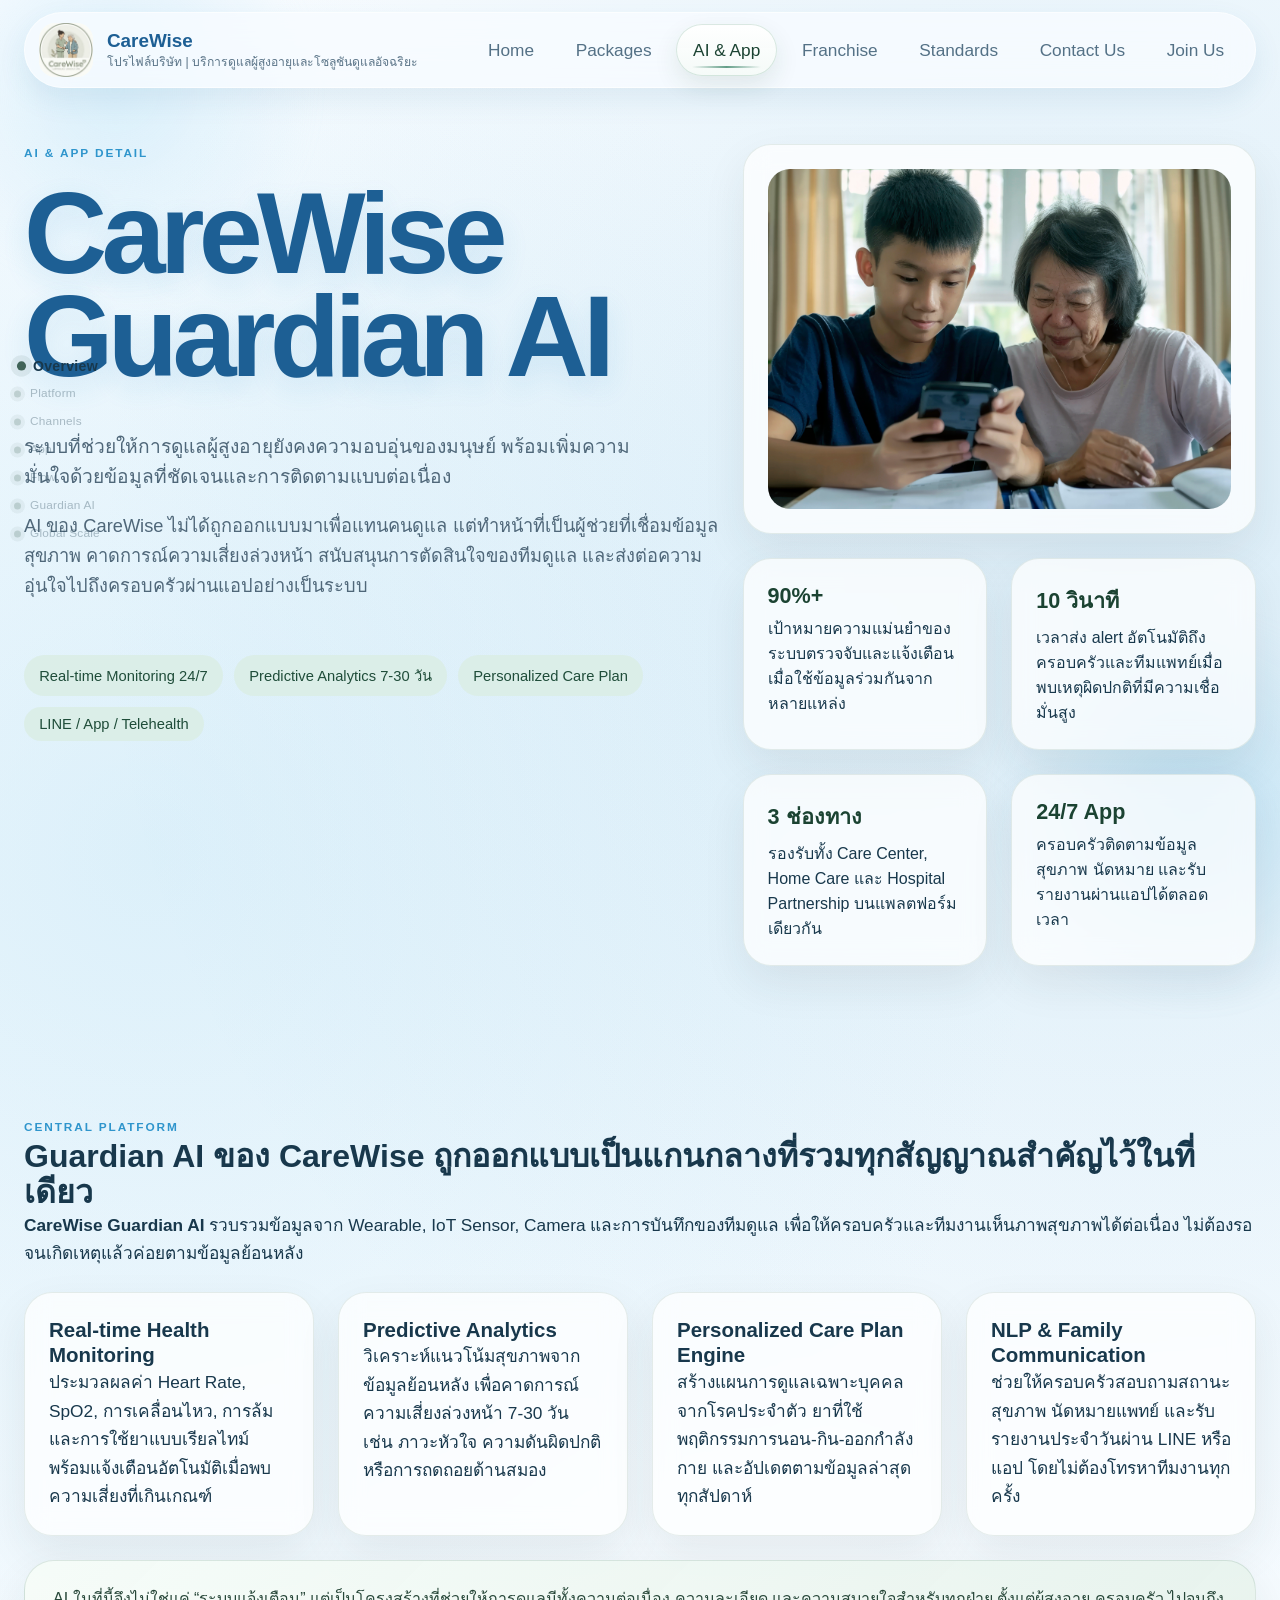
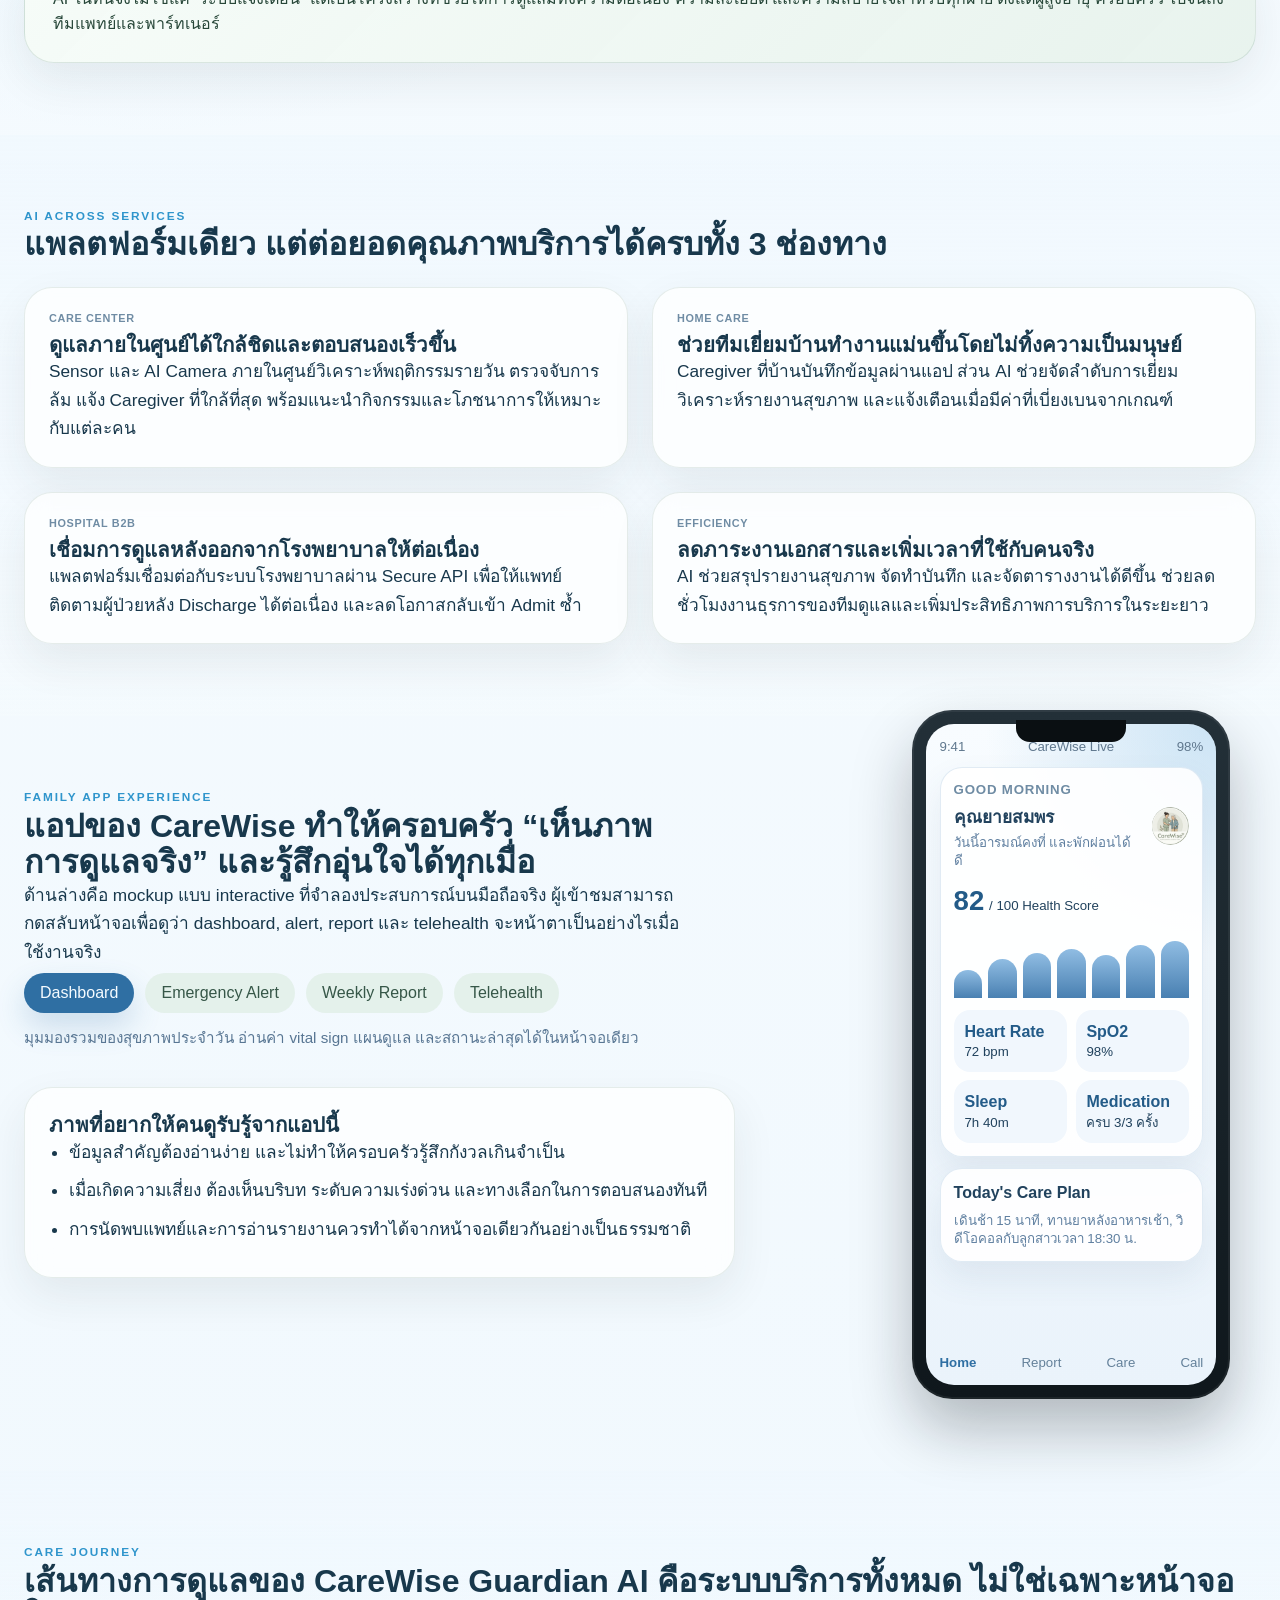
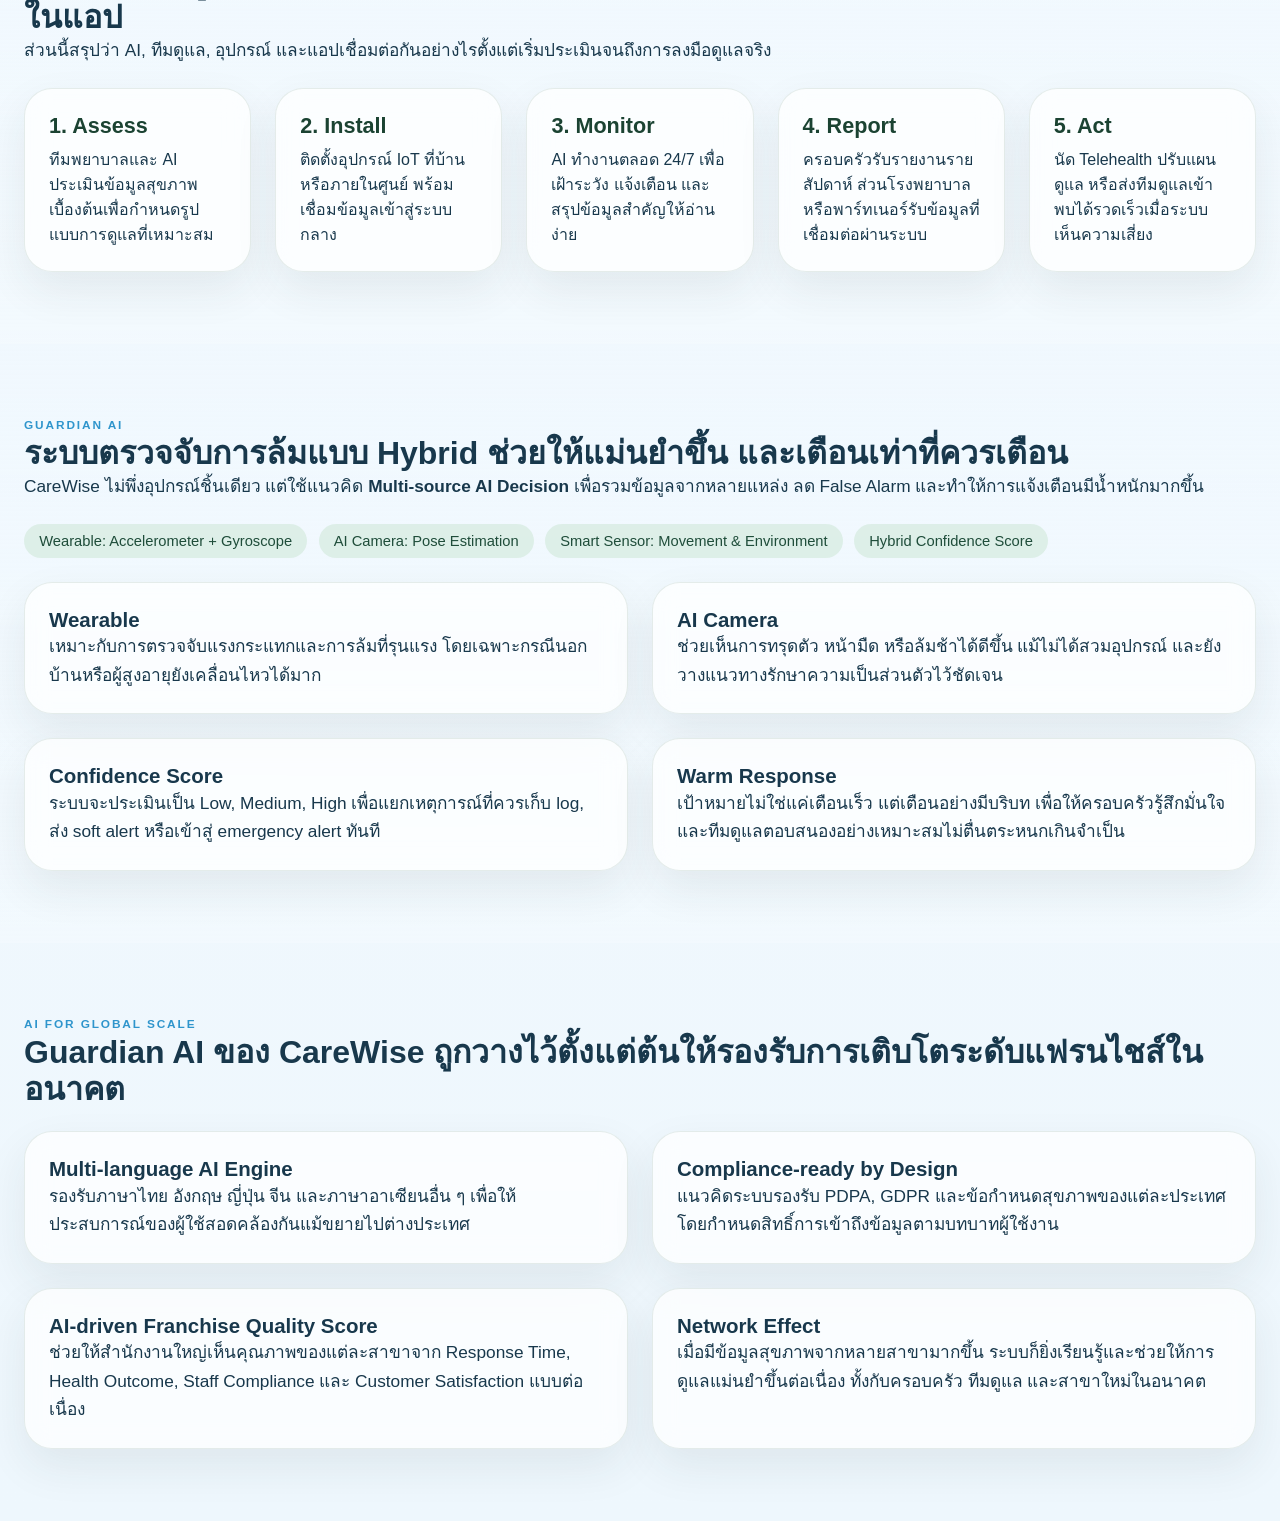
==== commit 7d708fa3: "Add files via upload" ====
--- a/ai.html
+++ b/ai.html
@@ -51,7 +51,8 @@
     .app-shell-card { padding: 0.82rem; border-radius: 22px; background: rgba(255,255,255,0.9); box-shadow: 0 16px 34px rgba(55,91,126,0.09); border: 1px solid rgba(132, 173, 210, 0.24); }
     .app-shell-card + .app-shell-card { margin-top: 0.72rem; }
     .greeting-row { display: flex; align-items: center; justify-content: space-between; gap: 0.8rem; margin-bottom: 0.72rem; }
-    .avatar-badge { width: 38px; height: 38px; border-radius: 50%; display: grid; place-items: center; background: linear-gradient(135deg, #dcebfa, #9fc7ea); color: #1e4f79; font-weight: 700; }
+    .avatar-badge { width: 38px; height: 38px; border-radius: 50%; display: grid; place-items: center; background: linear-gradient(135deg, #dcebfa, #9fc7ea); color: #1e4f79; font-weight: 700; overflow: hidden; }
+    .avatar-badge img { width: 100%; height: 100%; object-fit: cover; }
     .health-score { display: flex; align-items: baseline; gap: 0.3rem; }
     .health-score strong { font-size: 1.72rem; color: #235b88; }
     .mini-chart { display: grid; grid-template-columns: repeat(7, 1fr); gap: 6px; align-items: end; height: 68px; margin-top: 0.72rem; }
@@ -91,8 +92,8 @@
   </aside>
   <header class="site-header">
     <a class="brand" href="index.html" aria-label="CareWise">
-      <span class="brand-mark">CW</span>
-      <span class="brand-copy"><strong>CareWise</strong><small>Company Profile | Elderly Care &amp; Smart Service</small></span>
+      <span class="brand-mark"><img src="images_by_Friends/logo.jpg" alt="CareWise logo"></span>
+      <span class="brand-copy"><strong>CareWise</strong><small>โปรไฟล์บริษัท | บริการดูแลผู้สูงอายุและโซลูชันดูแลอัจฉริยะ</small></span>
     </a>
     <nav class="top-nav" aria-label="Primary"></nav>
   </header>
@@ -126,7 +127,7 @@
     </section>
     <section class="content-section" id="platform"><div class="container section-shell"><div class="section-intro" data-reveal><p class="eyebrow">Central Platform</p><h2>Guardian AI ของ CareWise ถูกออกแบบเป็นแกนกลางที่รวมทุกสัญญาณสำคัญไว้ในที่เดียว</h2><p><strong>CareWise Guardian AI</strong> รวบรวมข้อมูลจาก Wearable, IoT Sensor, Camera และการบันทึกของทีมดูแล เพื่อให้ครอบครัวและทีมงานเห็นภาพสุขภาพได้ต่อเนื่อง ไม่ต้องรอจนเกิดเหตุแล้วค่อยตามข้อมูลย้อนหลัง</p></div><div class="system-grid"><article class="story-card" data-reveal><h3>Real-time Health Monitoring</h3><p>ประมวลผลค่า Heart Rate, SpO2, การเคลื่อนไหว, การล้ม และการใช้ยาแบบเรียลไทม์ พร้อมแจ้งเตือนอัตโนมัติเมื่อพบความเสี่ยงที่เกินเกณฑ์</p></article><article class="story-card" data-reveal><h3>Predictive Analytics</h3><p>วิเคราะห์แนวโน้มสุขภาพจากข้อมูลย้อนหลัง เพื่อคาดการณ์ความเสี่ยงล่วงหน้า 7-30 วัน เช่น ภาวะหัวใจ ความดันผิดปกติ หรือการถดถอยด้านสมอง</p></article><article class="story-card" data-reveal><h3>Personalized Care Plan Engine</h3><p>สร้างแผนการดูแลเฉพาะบุคคลจากโรคประจำตัว ยาที่ใช้ พฤติกรรมการนอน-กิน-ออกกำลังกาย และอัปเดตตามข้อมูลล่าสุดทุกสัปดาห์</p></article><article class="story-card" data-reveal><h3>NLP &amp; Family Communication</h3><p>ช่วยให้ครอบครัวสอบถามสถานะสุขภาพ นัดหมายแพทย์ และรับรายงานประจำวันผ่าน LINE หรือแอป โดยไม่ต้องโทรหาทีมงานทุกครั้ง</p></article></div><div class="note-band" data-reveal>AI ในที่นี้จึงไม่ใช่แค่ “ระบบแจ้งเตือน” แต่เป็นโครงสร้างที่ช่วยให้การดูแลมีทั้งความต่อเนื่อง ความละเอียด และความสบายใจสำหรับทุกฝ่าย ตั้งแต่ผู้สูงอายุ ครอบครัว ไปจนถึงทีมแพทย์และพาร์ทเนอร์</div></div></section>
     <section class="content-section tone-soft" id="channels"><div class="container section-shell"><div class="section-intro" data-reveal><p class="eyebrow">AI Across Services</p><h2>แพลตฟอร์มเดียว แต่ต่อยอดคุณภาพบริการได้ครบทั้ง 3 ช่องทาง</h2></div><div class="story-grid"><article class="story-card" data-reveal><span class="mini-label">Care Center</span><h3>ดูแลภายในศูนย์ได้ใกล้ชิดและตอบสนองเร็วขึ้น</h3><p>Sensor และ AI Camera ภายในศูนย์วิเคราะห์พฤติกรรมรายวัน ตรวจจับการล้ม แจ้ง Caregiver ที่ใกล้ที่สุด พร้อมแนะนำกิจกรรมและโภชนาการให้เหมาะกับแต่ละคน</p></article><article class="story-card" data-reveal><span class="mini-label">Home Care</span><h3>ช่วยทีมเยี่ยมบ้านทำงานแม่นขึ้นโดยไม่ทิ้งความเป็นมนุษย์</h3><p>Caregiver ที่บ้านบันทึกข้อมูลผ่านแอป ส่วน AI ช่วยจัดลำดับการเยี่ยม วิเคราะห์รายงานสุขภาพ และแจ้งเตือนเมื่อมีค่าที่เบี่ยงเบนจากเกณฑ์</p></article><article class="story-card" data-reveal><span class="mini-label">Hospital B2B</span><h3>เชื่อมการดูแลหลังออกจากโรงพยาบาลให้ต่อเนื่อง</h3><p>แพลตฟอร์มเชื่อมต่อกับระบบโรงพยาบาลผ่าน Secure API เพื่อให้แพทย์ติดตามผู้ป่วยหลัง Discharge ได้ต่อเนื่อง และลดโอกาสกลับเข้า Admit ซ้ำ</p></article><article class="story-card" data-reveal><span class="mini-label">Efficiency</span><h3>ลดภาระงานเอกสารและเพิ่มเวลาที่ใช้กับคนจริง</h3><p>AI ช่วยสรุปรายงานสุขภาพ จัดทำบันทึก และจัดตารางงานได้ดีขึ้น ช่วยลดชั่วโมงงานธุรการของทีมดูแลและเพิ่มประสิทธิภาพการบริการในระยะยาว</p></article></div></div></section>
-    <section class="content-section" id="app"><div class="container section-shell app-shell"><div class="section-intro" data-reveal><p class="eyebrow">Family App Experience</p><h2>แอปของ CareWise ทำให้ครอบครัว “เห็นภาพการดูแลจริง” และรู้สึกอุ่นใจได้ทุกเมื่อ</h2><p>ด้านล่างคือ mockup แบบ interactive ที่จำลองประสบการณ์บนมือถือจริง ผู้เข้าชมสามารถกดสลับหน้าจอเพื่อดูว่า dashboard, alert, report และ telehealth จะหน้าตาเป็นอย่างไรเมื่อใช้งานจริง</p></div><div class="app-demo-shell"><div class="app-demo-panel" data-reveal><div class="app-demo-tabs" role="tablist" aria-label="App screens"><button class="app-demo-tab is-active" type="button" data-screen="dashboard" role="tab" aria-selected="true">Dashboard</button><button class="app-demo-tab" type="button" data-screen="alert" role="tab" aria-selected="false">Emergency Alert</button><button class="app-demo-tab" type="button" data-screen="report" role="tab" aria-selected="false">Weekly Report</button><button class="app-demo-tab" type="button" data-screen="telehealth" role="tab" aria-selected="false">Telehealth</button></div><p class="app-demo-caption" data-demo-caption>มุมมองรวมของสุขภาพประจำวัน อ่านค่า vital sign แผนดูแล และสถานะล่าสุดได้ในหน้าจอเดียว</p><article class="app-card"><h3>ภาพที่อยากให้คนดูรับรู้จากแอปนี้</h3><ul class="clean-list"><li>ข้อมูลสำคัญต้องอ่านง่าย และไม่ทำให้ครอบครัวรู้สึกกังวลเกินจำเป็น</li><li>เมื่อเกิดความเสี่ยง ต้องเห็นบริบท ระดับความเร่งด่วน และทางเลือกในการตอบสนองทันที</li><li>การนัดพบแพทย์และการอ่านรายงานควรทำได้จากหน้าจอเดียวกันอย่างเป็นธรรมชาติ</li></ul></article></div><div class="phone-stage" data-reveal><div class="phone-mockup"><div class="phone-screen"><section class="screen-view is-active" data-screen-view="dashboard"><div class="status-bar"><span>9:41</span><span>CareWise Live</span><span>98%</span></div><div class="app-shell-card"><div class="greeting-row"><div><span class="mini-label">Good Morning</span><h3 style="margin:0.35rem 0 0;">คุณยายสมพร</h3><p style="margin:0.35rem 0 0; color:#5f7fa0;">วันนี้อารมณ์คงที่ และพักผ่อนได้ดี</p></div><div class="avatar-badge">CW</div></div><div class="health-score"><strong>82</strong><span>/ 100 Health Score</span></div><div class="mini-chart"><span style="height:42%;"></span><span style="height:58%;"></span><span style="height:66%;"></span><span style="height:72%;"></span><span style="height:64%;"></span><span style="height:78%;"></span><span style="height:84%;"></span></div><div class="metric-pills"><div class="metric-pill"><strong>Heart Rate</strong><span>72 bpm</span></div><div class="metric-pill"><strong>SpO2</strong><span>98%</span></div><div class="metric-pill"><strong>Sleep</strong><span>7h 40m</span></div><div class="metric-pill"><strong>Medication</strong><span>ครบ 3/3 ครั้ง</span></div></div></div><div class="app-shell-card"><strong>Today's Care Plan</strong><p style="margin:0.5rem 0 0; color:#5f7fa0;">เดินช้า 15 นาที, ทานยาหลังอาหารเช้า, วิดีโอคอลกับลูกสาวเวลา 18:30 น.</p></div><div class="phone-nav"><span class="active">Home</span><span>Report</span><span>Care</span><span>Call</span></div></section><section class="screen-view" data-screen-view="alert"><div class="status-bar"><span>10:02</span><span>Emergency Alert</span><span>4G</span></div><div class="alert-card"><strong>High Confidence Alert</strong><h3 style="margin:0.55rem 0;">พบการทรุดตัวผิดปกติในห้องนั่งเล่น</h3><p style="margin:0; color:#8b4a22;">Guardian AI ตรวจพบความเสี่ยงสูงจาก Camera และ Wearable พร้อมส่งสัญญาณถึงครอบครัวและ Caregiver ใกล้ที่สุดแล้ว</p><div class="alert-actions"><span class="action-chip">Call Care Team</span><span class="action-chip soft">Open Camera Log</span></div></div><div class="app-shell-card"><strong>Response Timeline</strong><div class="report-list"><div class="report-item"><span>10:02 ระบบแจ้งเตือน</span><strong>Done</strong></div><div class="report-item"><span>10:03 โทรหาคุณยาย</span><strong>Done</strong></div><div class="report-item"><span>10:05 Caregiver กำลังเดินทาง</span><strong>ETA 4 min</strong></div></div></div><div class="phone-nav"><span>Home</span><span class="active">Alert</span><span>Care</span><span>Call</span></div></section><section class="screen-view" data-screen-view="report"><div class="status-bar"><span>18:16</span><span>Weekly Report</span><span>Wi-Fi</span></div><div class="app-shell-card"><span class="mini-label">Week Summary</span><h3 style="margin:0.45rem 0;">รายงานสุขภาพประจำสัปดาห์</h3><p style="margin:0; color:#5f7fa0;">แนวโน้มโดยรวมดีขึ้นจากสัปดาห์ก่อน โดยเฉพาะการนอนและการทานยา</p><div class="report-list"><div class="report-item"><span>Sleep Consistency</span><strong>ดีขึ้น 12%</strong></div><div class="report-item"><span>Fall Risk</span><strong>Low</strong></div><div class="report-item"><span>Medication Adherence</span><strong>100%</strong></div><div class="report-item"><span>Mood & Activity</span><strong>Stable</strong></div></div></div><div class="app-shell-card"><strong>AI Recommendation</strong><p style="margin:0.45rem 0 0; color:#5f7fa0;">แนะนำคงกิจกรรมเดินช่วงเช้า และเพิ่มการฝึกสมองเบา ๆ 3 ครั้งต่อสัปดาห์</p></div><div class="phone-nav"><span>Home</span><span class="active">Report</span><span>Care</span><span>Call</span></div></section><section class="screen-view" data-screen-view="telehealth"><div class="status-bar"><span>19:10</span><span>Telehealth</span><span>HD</span></div><div class="app-shell-card"><span class="mini-label">Next Session</span><div class="doctor-row"><div class="doctor-avatar">DR</div><div><strong>พญ. พิมพ์ชนก</strong><p style="margin:0.2rem 0 0; color:#5f7fa0;">Geriatric Telehealth นัดหมาย 19:30 น.</p></div></div><div class="telehealth-actions"><span class="action-chip">Join Call</span><span class="action-chip soft">Reschedule</span></div></div><div class="call-window"><div><strong>Pre-call Notes</strong><p style="margin:0.45rem 0 0; color:#dcecff;">วันนี้ควรพูดคุยเรื่องการนอนและอาการเวียนศีรษะที่ลดลงหลังปรับยา</p></div><div style="display:flex; justify-content:space-between; align-items:center;"><span>Family connected</span><span>Mic on</span></div></div><div class="phone-nav"><span>Home</span><span>Report</span><span>Care</span><span class="active">Call</span></div></section></div></div></div></div></section><section class="content-section tone-soft" id="service-flow"><div class="container section-shell"><div class="section-intro" data-reveal><p class="eyebrow">Care Journey</p><h2>เส้นทางการดูแลของ CareWise Guardian AI คือระบบบริการทั้งหมด ไม่ใช่เฉพาะหน้าจอในแอป</h2><p>ส่วนนี้สรุปว่า AI, ทีมดูแล, อุปกรณ์ และแอปเชื่อมต่อกันอย่างไรตั้งแต่เริ่มประเมินจนถึงการลงมือดูแลจริง</p></div><div class="app-flow"><article class="timeline-card" data-reveal><strong>1. Assess</strong><span>ทีมพยาบาลและ AI ประเมินข้อมูลสุขภาพเบื้องต้นเพื่อกำหนดรูปแบบการดูแลที่เหมาะสม</span></article><article class="timeline-card" data-reveal><strong>2. Install</strong><span>ติดตั้งอุปกรณ์ IoT ที่บ้านหรือภายในศูนย์ พร้อมเชื่อมข้อมูลเข้าสู่ระบบกลาง</span></article><article class="timeline-card" data-reveal><strong>3. Monitor</strong><span>AI ทำงานตลอด 24/7 เพื่อเฝ้าระวัง แจ้งเตือน และสรุปข้อมูลสำคัญให้อ่านง่าย</span></article><article class="timeline-card" data-reveal><strong>4. Report</strong><span>ครอบครัวรับรายงานรายสัปดาห์ ส่วนโรงพยาบาลหรือพาร์ทเนอร์รับข้อมูลที่เชื่อมต่อผ่านระบบ</span></article><article class="timeline-card" data-reveal><strong>5. Act</strong><span>นัด Telehealth ปรับแผนดูแล หรือส่งทีมดูแลเข้าพบได้รวดเร็วเมื่อระบบเห็นความเสี่ยง</span></article></div></div></section>
+    <section class="content-section" id="app"><div class="container section-shell app-shell"><div class="section-intro" data-reveal><p class="eyebrow">Family App Experience</p><h2>แอปของ CareWise ทำให้ครอบครัว “เห็นภาพการดูแลจริง” และรู้สึกอุ่นใจได้ทุกเมื่อ</h2><p>ด้านล่างคือ mockup แบบ interactive ที่จำลองประสบการณ์บนมือถือจริง ผู้เข้าชมสามารถกดสลับหน้าจอเพื่อดูว่า dashboard, alert, report และ telehealth จะหน้าตาเป็นอย่างไรเมื่อใช้งานจริง</p></div><div class="app-demo-shell"><div class="app-demo-panel" data-reveal><div class="app-demo-tabs" role="tablist" aria-label="App screens"><button class="app-demo-tab is-active" type="button" data-screen="dashboard" role="tab" aria-selected="true">Dashboard</button><button class="app-demo-tab" type="button" data-screen="alert" role="tab" aria-selected="false">Emergency Alert</button><button class="app-demo-tab" type="button" data-screen="report" role="tab" aria-selected="false">Weekly Report</button><button class="app-demo-tab" type="button" data-screen="telehealth" role="tab" aria-selected="false">Telehealth</button></div><p class="app-demo-caption" data-demo-caption>มุมมองรวมของสุขภาพประจำวัน อ่านค่า vital sign แผนดูแล และสถานะล่าสุดได้ในหน้าจอเดียว</p><article class="app-card"><h3>ภาพที่อยากให้คนดูรับรู้จากแอปนี้</h3><ul class="clean-list"><li>ข้อมูลสำคัญต้องอ่านง่าย และไม่ทำให้ครอบครัวรู้สึกกังวลเกินจำเป็น</li><li>เมื่อเกิดความเสี่ยง ต้องเห็นบริบท ระดับความเร่งด่วน และทางเลือกในการตอบสนองทันที</li><li>การนัดพบแพทย์และการอ่านรายงานควรทำได้จากหน้าจอเดียวกันอย่างเป็นธรรมชาติ</li></ul></article></div><div class="phone-stage" data-reveal><div class="phone-mockup"><div class="phone-screen"><section class="screen-view is-active" data-screen-view="dashboard"><div class="status-bar"><span>9:41</span><span>CareWise Live</span><span>98%</span></div><div class="app-shell-card"><div class="greeting-row"><div><span class="mini-label">Good Morning</span><h3 style="margin:0.35rem 0 0;">คุณยายสมพร</h3><p style="margin:0.35rem 0 0; color:#5f7fa0;">วันนี้อารมณ์คงที่ และพักผ่อนได้ดี</p></div><div class="avatar-badge"><img src="images_by_Friends/logo.jpg" alt="CareWise logo"></div></div><div class="health-score"><strong>82</strong><span>/ 100 Health Score</span></div><div class="mini-chart"><span style="height:42%;"></span><span style="height:58%;"></span><span style="height:66%;"></span><span style="height:72%;"></span><span style="height:64%;"></span><span style="height:78%;"></span><span style="height:84%;"></span></div><div class="metric-pills"><div class="metric-pill"><strong>Heart Rate</strong><span>72 bpm</span></div><div class="metric-pill"><strong>SpO2</strong><span>98%</span></div><div class="metric-pill"><strong>Sleep</strong><span>7h 40m</span></div><div class="metric-pill"><strong>Medication</strong><span>ครบ 3/3 ครั้ง</span></div></div></div><div class="app-shell-card"><strong>Today's Care Plan</strong><p style="margin:0.5rem 0 0; color:#5f7fa0;">เดินช้า 15 นาที, ทานยาหลังอาหารเช้า, วิดีโอคอลกับลูกสาวเวลา 18:30 น.</p></div><div class="phone-nav"><span class="active">Home</span><span>Report</span><span>Care</span><span>Call</span></div></section><section class="screen-view" data-screen-view="alert"><div class="status-bar"><span>10:02</span><span>Emergency Alert</span><span>4G</span></div><div class="alert-card"><strong>High Confidence Alert</strong><h3 style="margin:0.55rem 0;">พบการทรุดตัวผิดปกติในห้องนั่งเล่น</h3><p style="margin:0; color:#8b4a22;">Guardian AI ตรวจพบความเสี่ยงสูงจาก Camera และ Wearable พร้อมส่งสัญญาณถึงครอบครัวและ Caregiver ใกล้ที่สุดแล้ว</p><div class="alert-actions"><span class="action-chip">Call Care Team</span><span class="action-chip soft">Open Camera Log</span></div></div><div class="app-shell-card"><strong>Response Timeline</strong><div class="report-list"><div class="report-item"><span>10:02 ระบบแจ้งเตือน</span><strong>Done</strong></div><div class="report-item"><span>10:03 โทรหาคุณยาย</span><strong>Done</strong></div><div class="report-item"><span>10:05 Caregiver กำลังเดินทาง</span><strong>ETA 4 min</strong></div></div></div><div class="phone-nav"><span>Home</span><span class="active">Alert</span><span>Care</span><span>Call</span></div></section><section class="screen-view" data-screen-view="report"><div class="status-bar"><span>18:16</span><span>Weekly Report</span><span>Wi-Fi</span></div><div class="app-shell-card"><span class="mini-label">Week Summary</span><h3 style="margin:0.45rem 0;">รายงานสุขภาพประจำสัปดาห์</h3><p style="margin:0; color:#5f7fa0;">แนวโน้มโดยรวมดีขึ้นจากสัปดาห์ก่อน โดยเฉพาะการนอนและการทานยา</p><div class="report-list"><div class="report-item"><span>Sleep Consistency</span><strong>ดีขึ้น 12%</strong></div><div class="report-item"><span>Fall Risk</span><strong>Low</strong></div><div class="report-item"><span>Medication Adherence</span><strong>100%</strong></div><div class="report-item"><span>Mood & Activity</span><strong>Stable</strong></div></div></div><div class="app-shell-card"><strong>AI Recommendation</strong><p style="margin:0.45rem 0 0; color:#5f7fa0;">แนะนำคงกิจกรรมเดินช่วงเช้า และเพิ่มการฝึกสมองเบา ๆ 3 ครั้งต่อสัปดาห์</p></div><div class="phone-nav"><span>Home</span><span class="active">Report</span><span>Care</span><span>Call</span></div></section><section class="screen-view" data-screen-view="telehealth"><div class="status-bar"><span>19:10</span><span>Telehealth</span><span>HD</span></div><div class="app-shell-card"><span class="mini-label">Next Session</span><div class="doctor-row"><div class="doctor-avatar">DR</div><div><strong>พญ. พิมพ์ชนก</strong><p style="margin:0.2rem 0 0; color:#5f7fa0;">Geriatric Telehealth นัดหมาย 19:30 น.</p></div></div><div class="telehealth-actions"><span class="action-chip">Join Call</span><span class="action-chip soft">Reschedule</span></div></div><div class="call-window"><div><strong>Pre-call Notes</strong><p style="margin:0.45rem 0 0; color:#dcecff;">วันนี้ควรพูดคุยเรื่องการนอนและอาการเวียนศีรษะที่ลดลงหลังปรับยา</p></div><div style="display:flex; justify-content:space-between; align-items:center;"><span>Family connected</span><span>Mic on</span></div></div><div class="phone-nav"><span>Home</span><span>Report</span><span>Care</span><span class="active">Call</span></div></section></div></div></div></div></section><section class="content-section tone-soft" id="service-flow"><div class="container section-shell"><div class="section-intro" data-reveal><p class="eyebrow">Care Journey</p><h2>เส้นทางการดูแลของ CareWise Guardian AI คือระบบบริการทั้งหมด ไม่ใช่เฉพาะหน้าจอในแอป</h2><p>ส่วนนี้สรุปว่า AI, ทีมดูแล, อุปกรณ์ และแอปเชื่อมต่อกันอย่างไรตั้งแต่เริ่มประเมินจนถึงการลงมือดูแลจริง</p></div><div class="app-flow"><article class="timeline-card" data-reveal><strong>1. Assess</strong><span>ทีมพยาบาลและ AI ประเมินข้อมูลสุขภาพเบื้องต้นเพื่อกำหนดรูปแบบการดูแลที่เหมาะสม</span></article><article class="timeline-card" data-reveal><strong>2. Install</strong><span>ติดตั้งอุปกรณ์ IoT ที่บ้านหรือภายในศูนย์ พร้อมเชื่อมข้อมูลเข้าสู่ระบบกลาง</span></article><article class="timeline-card" data-reveal><strong>3. Monitor</strong><span>AI ทำงานตลอด 24/7 เพื่อเฝ้าระวัง แจ้งเตือน และสรุปข้อมูลสำคัญให้อ่านง่าย</span></article><article class="timeline-card" data-reveal><strong>4. Report</strong><span>ครอบครัวรับรายงานรายสัปดาห์ ส่วนโรงพยาบาลหรือพาร์ทเนอร์รับข้อมูลที่เชื่อมต่อผ่านระบบ</span></article><article class="timeline-card" data-reveal><strong>5. Act</strong><span>นัด Telehealth ปรับแผนดูแล หรือส่งทีมดูแลเข้าพบได้รวดเร็วเมื่อระบบเห็นความเสี่ยง</span></article></div></div></section>
     <section class="content-section tone-soft" id="fall-detection"><div class="container section-shell"><div class="section-intro" data-reveal><p class="eyebrow">Guardian AI</p><h2>ระบบตรวจจับการล้มแบบ Hybrid ช่วยให้แม่นยำขึ้น และเตือนเท่าที่ควรเตือน</h2><p>CareWise ไม่พึ่งอุปกรณ์ชิ้นเดียว แต่ใช้แนวคิด <strong>Multi-source AI Decision</strong> เพื่อรวมข้อมูลจากหลายแหล่ง ลด False Alarm และทำให้การแจ้งเตือนมีน้ำหนักมากขึ้น</p></div><div class="device-list" data-reveal><span class="device-pill">Wearable: Accelerometer + Gyroscope</span><span class="device-pill">AI Camera: Pose Estimation</span><span class="device-pill">Smart Sensor: Movement &amp; Environment</span><span class="device-pill">Hybrid Confidence Score</span></div><div class="story-grid"><article class="story-card" data-reveal><h3>Wearable</h3><p>เหมาะกับการตรวจจับแรงกระแทกและการล้มที่รุนแรง โดยเฉพาะกรณีนอกบ้านหรือผู้สูงอายุยังเคลื่อนไหวได้มาก</p></article><article class="story-card" data-reveal><h3>AI Camera</h3><p>ช่วยเห็นการทรุดตัว หน้ามืด หรือล้มช้าได้ดีขึ้น แม้ไม่ได้สวมอุปกรณ์ และยังวางแนวทางรักษาความเป็นส่วนตัวไว้ชัดเจน</p></article><article class="story-card" data-reveal><h3>Confidence Score</h3><p>ระบบจะประเมินเป็น Low, Medium, High เพื่อแยกเหตุการณ์ที่ควรเก็บ log, ส่ง soft alert หรือเข้าสู่ emergency alert ทันที</p></article><article class="story-card" data-reveal><h3>Warm Response</h3><p>เป้าหมายไม่ใช่แค่เตือนเร็ว แต่เตือนอย่างมีบริบท เพื่อให้ครอบครัวรู้สึกมั่นใจ และทีมดูแลตอบสนองอย่างเหมาะสมไม่ตื่นตระหนกเกินจำเป็น</p></article></div></div></section>
     <section class="content-section" id="global"><div class="container section-shell"><div class="section-intro" data-reveal><p class="eyebrow">AI For Global Scale</p><h2>Guardian AI ของ CareWise ถูกวางไว้ตั้งแต่ต้นให้รองรับการเติบโตระดับแฟรนไชส์ในอนาคต</h2></div><div class="global-grid"><article class="global-card" data-reveal><h3>Multi-language AI Engine</h3><p>รองรับภาษาไทย อังกฤษ ญี่ปุ่น จีน และภาษาอาเซียนอื่น ๆ เพื่อให้ประสบการณ์ของผู้ใช้สอดคล้องกันแม้ขยายไปต่างประเทศ</p></article><article class="global-card" data-reveal><h3>Compliance-ready by Design</h3><p>แนวคิดระบบรองรับ PDPA, GDPR และข้อกำหนดสุขภาพของแต่ละประเทศ โดยกำหนดสิทธิ์การเข้าถึงข้อมูลตามบทบาทผู้ใช้งาน</p></article><article class="global-card" data-reveal><h3>AI-driven Franchise Quality Score</h3><p>ช่วยให้สำนักงานใหญ่เห็นคุณภาพของแต่ละสาขาจาก Response Time, Health Outcome, Staff Compliance และ Customer Satisfaction แบบต่อเนื่อง</p></article><article class="global-card" data-reveal><h3>Network Effect</h3><p>เมื่อมีข้อมูลสุขภาพจากหลายสาขามากขึ้น ระบบก็ยิ่งเรียนรู้และช่วยให้การดูแลแม่นยำขึ้นต่อเนื่อง ทั้งกับครอบครัว ทีมดูแล และสาขาใหม่ในอนาคต</p></article></div></div></section>
   </main>
--- a/styles.css
+++ b/styles.css
@@ -126,19 +126,26 @@
 .brand {
   display: inline-flex;
   align-items: center;
-  gap: 12px;
+  gap: 14px;
 }
 
 .brand-mark {
   display: grid;
   place-items: center;
-  width: 40px;
-  height: 40px;
-  border-radius: 13px;
+  width: 54px;
+  height: 54px;
+  border-radius: 16px;
   background: linear-gradient(145deg, var(--brand), var(--brand-deep));
   color: #fff;
   font-weight: 700;
   letter-spacing: 0.08em;
+  overflow: hidden;
+}
+
+.brand-mark img {
+  width: 100%;
+  height: 100%;
+  object-fit: cover;
 }
 
 .brand-copy strong {
@@ -1291,9 +1298,9 @@
   }
 
   .brand-mark {
-    width: 36px;
-    height: 36px;
-    border-radius: 12px;
+    width: 44px;
+    height: 44px;
+    border-radius: 14px;
   }
 
   .brand-copy strong {
